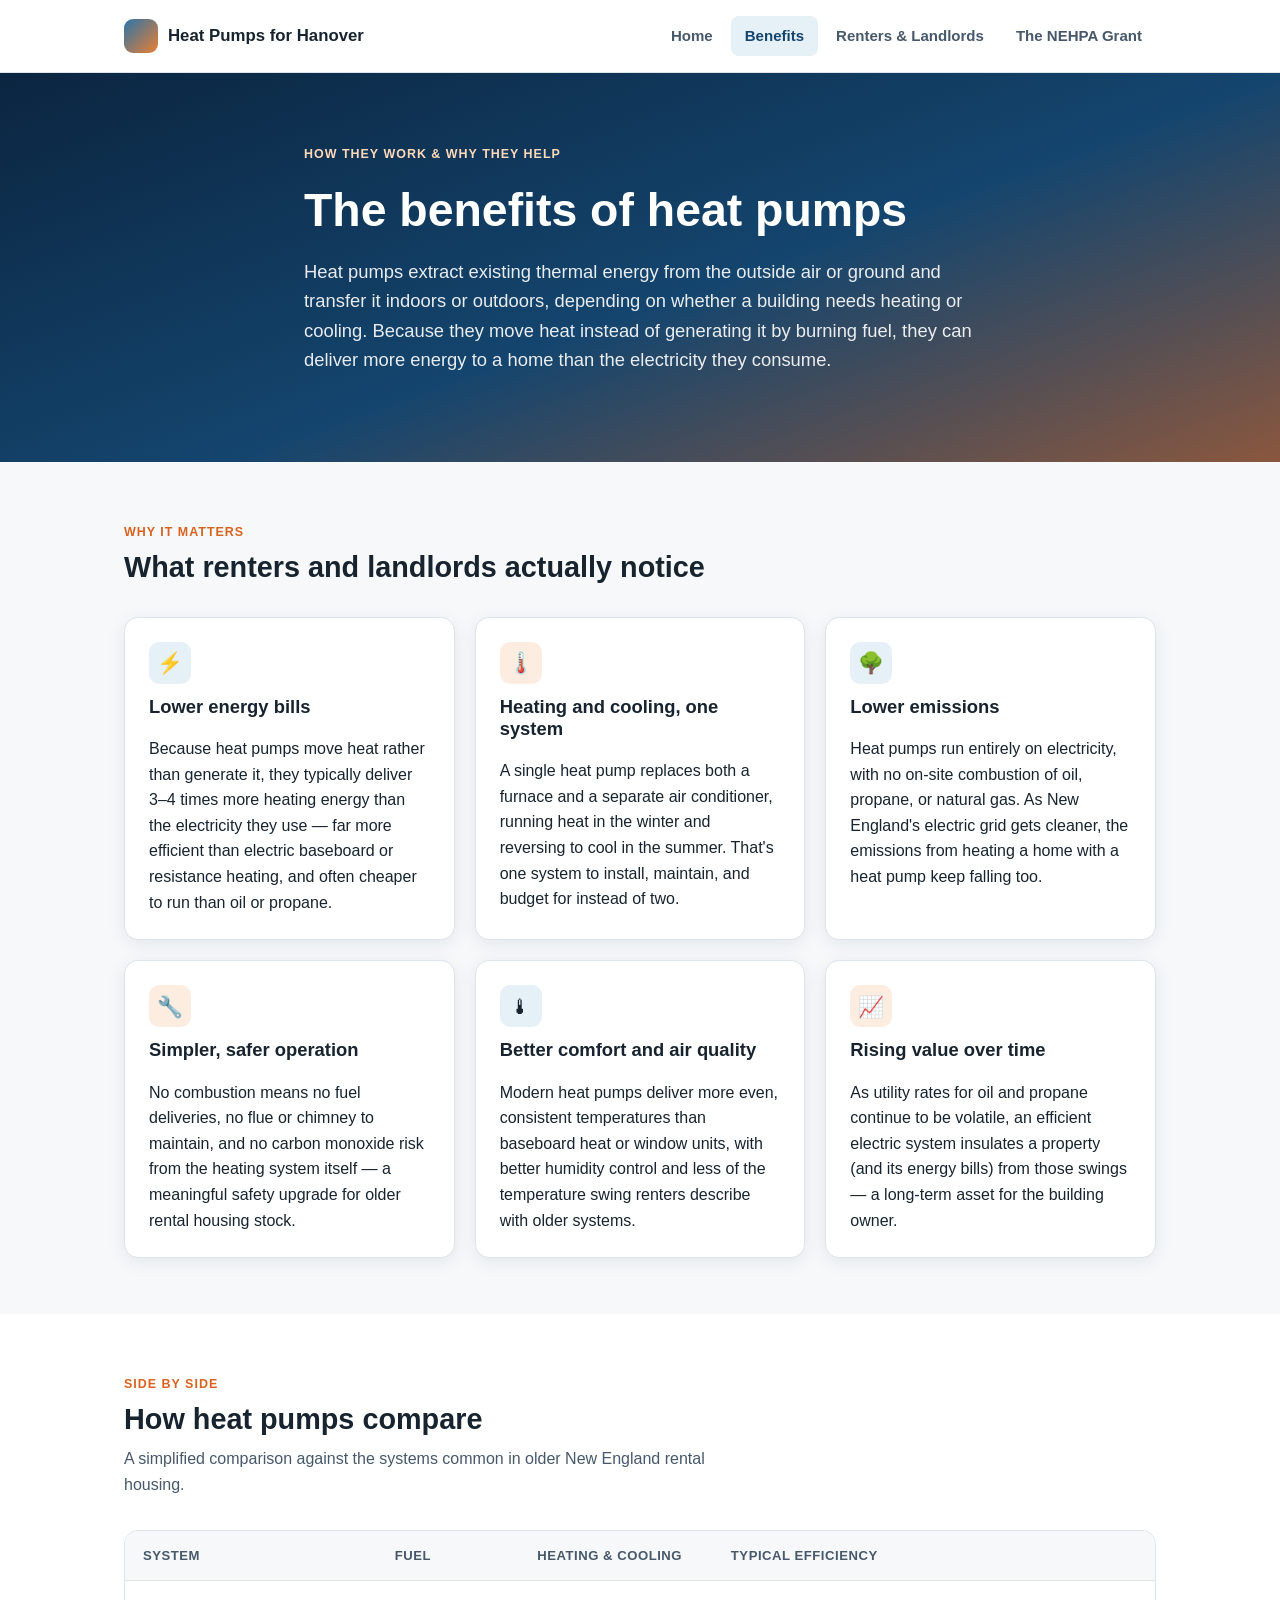
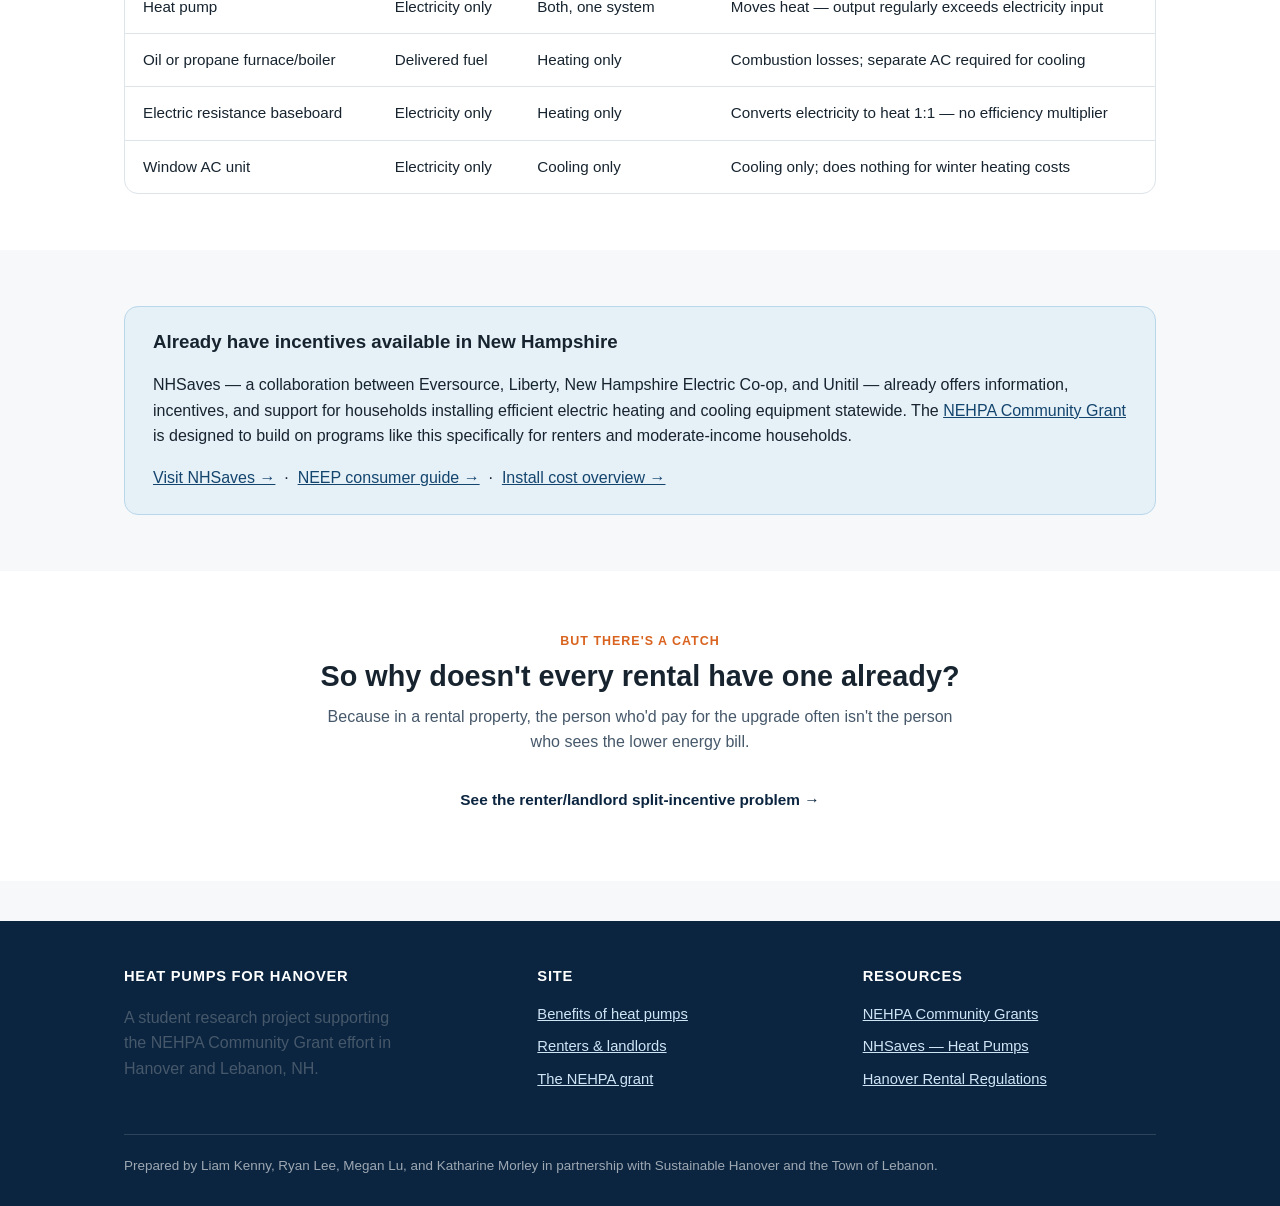
==== benefits.html @ f6c4306e "Add initial Heat Pumps for Hanover site Static site covering heat pump benefits, the renter/landlord" ====
<!doctype html>
<html lang="en">
<head>
<meta charset="UTF-8">
<meta name="viewport" content="width=device-width, initial-scale=1.0">
<title>Benefits of Heat Pumps | Heat Pumps for Hanover</title>
<meta name="description" content="How heat pumps work and why they lower energy bills, cut emissions, and improve comfort compared to oil, gas, and window AC systems.">
<link rel="stylesheet" href="css/style.css">
</head>
<body>

<header class="site-header">
  <div class="nav-row">
    <a class="brand" href="index.html">
      <span class="brand-mark" aria-hidden="true"></span>
      Heat Pumps for Hanover
    </a>
    <button class="nav-toggle" aria-label="Toggle navigation" aria-expanded="false">&#9776;</button>
    <nav class="main-nav">
      <a href="index.html">Home</a>
      <a href="benefits.html" aria-current="page">Benefits</a>
      <a href="split-incentives.html">Renters &amp; Landlords</a>
      <a href="grant.html">The NEHPA Grant</a>
    </nav>
  </div>
</header>

<section class="hero">
  <div class="wrap">
    <span class="eyebrow">How they work &amp; why they help</span>
    <h1>The benefits of heat pumps</h1>
    <p class="lede">Heat pumps extract existing thermal energy from the outside air or ground and transfer it indoors or outdoors, depending on whether a building needs heating or cooling. Because they move heat instead of generating it by burning fuel, they can deliver more energy to a home than the electricity they consume.</p>
  </div>
</section>

<section>
  <div class="wrap">
    <div class="section-head">
      <span class="eyebrow">Why it matters</span>
      <h2>What renters and landlords actually notice</h2>
    </div>
    <div class="grid grid-3">
      <div class="card">
        <div class="icon blue">&#9889;</div>
        <h3>Lower energy bills</h3>
        <p>Because heat pumps move heat rather than generate it, they typically deliver 3&ndash;4 times more heating energy than the electricity they use &mdash; far more efficient than electric baseboard or resistance heating, and often cheaper to run than oil or propane.</p>
      </div>
      <div class="card">
        <div class="icon orange">&#127777;&#65039;</div>
        <h3>Heating and cooling, one system</h3>
        <p>A single heat pump replaces both a furnace and a separate air conditioner, running heat in the winter and reversing to cool in the summer. That's one system to install, maintain, and budget for instead of two.</p>
      </div>
      <div class="card">
        <div class="icon blue">&#127795;</div>
        <h3>Lower emissions</h3>
        <p>Heat pumps run entirely on electricity, with no on-site combustion of oil, propane, or natural gas. As New England's electric grid gets cleaner, the emissions from heating a home with a heat pump keep falling too.</p>
      </div>
      <div class="card">
        <div class="icon orange">&#128295;</div>
        <h3>Simpler, safer operation</h3>
        <p>No combustion means no fuel deliveries, no flue or chimney to maintain, and no carbon monoxide risk from the heating system itself &mdash; a meaningful safety upgrade for older rental housing stock.</p>
      </div>
      <div class="card">
        <div class="icon blue">&#127777;</div>
        <h3>Better comfort and air quality</h3>
        <p>Modern heat pumps deliver more even, consistent temperatures than baseboard heat or window units, with better humidity control and less of the temperature swing renters describe with older systems.</p>
      </div>
      <div class="card">
        <div class="icon orange">&#128200;</div>
        <h3>Rising value over time</h3>
        <p>As utility rates for oil and propane continue to be volatile, an efficient electric system insulates a property (and its energy bills) from those swings &mdash; a long-term asset for the building owner.</p>
      </div>
    </div>
  </div>
</section>

<section class="tint">
  <div class="wrap">
    <div class="section-head">
      <span class="eyebrow">Side by side</span>
      <h2>How heat pumps compare</h2>
      <p>A simplified comparison against the systems common in older New England rental housing.</p>
    </div>
    <div class="table-wrap">
      <table>
        <thead>
          <tr>
            <th>System</th>
            <th>Fuel</th>
            <th>Heating &amp; cooling</th>
            <th>Typical efficiency</th>
          </tr>
        </thead>
        <tbody>
          <tr>
            <td>Heat pump</td>
            <td>Electricity only</td>
            <td>Both, one system</td>
            <td>Moves heat &mdash; output regularly exceeds electricity input</td>
          </tr>
          <tr>
            <td>Oil or propane furnace/boiler</td>
            <td>Delivered fuel</td>
            <td>Heating only</td>
            <td>Combustion losses; separate AC required for cooling</td>
          </tr>
          <tr>
            <td>Electric resistance baseboard</td>
            <td>Electricity only</td>
            <td>Heating only</td>
            <td>Converts electricity to heat 1:1 &mdash; no efficiency multiplier</td>
          </tr>
          <tr>
            <td>Window AC unit</td>
            <td>Electricity only</td>
            <td>Cooling only</td>
            <td>Cooling only; does nothing for winter heating costs</td>
          </tr>
        </tbody>
      </table>
    </div>
  </div>
</section>

<section>
  <div class="wrap">
    <div class="callout blue">
      <h3>Already have incentives available in New Hampshire</h3>
      <p>NHSaves &mdash; a collaboration between Eversource, Liberty, New Hampshire Electric Co-op, and Unitil &mdash; already offers information, incentives, and support for households installing efficient electric heating and cooling equipment statewide. The <a href="grant.html">NEHPA Community Grant</a> is designed to build on programs like this specifically for renters and moderate-income households.</p>
      <p style="margin-bottom:0;">
        <a href="https://nhsaves.com/residential/electric-heating-cooling-equipment/" target="_blank" rel="noopener">Visit NHSaves &rarr;</a>
        &nbsp;&middot;&nbsp;
        <a href="https://neep.org/high-performance-air-source-heat-pumps/air-source-heat-pump-installer-and-consumer-resources" target="_blank" rel="noopener">NEEP consumer guide &rarr;</a>
        &nbsp;&middot;&nbsp;
        <a href="https://www.bryant.com/en/us/products/heat-pumps/heat-pump-cost/" target="_blank" rel="noopener">Install cost overview &rarr;</a>
      </p>
    </div>
  </div>
</section>

<section class="tint">
  <div class="wrap center">
    <div class="section-head" style="margin:0 auto 20px;">
      <span class="eyebrow">But there's a catch</span>
      <h2>So why doesn't every rental have one already?</h2>
      <p>Because in a rental property, the person who'd pay for the upgrade often isn't the person who sees the lower energy bill.</p>
    </div>
    <a class="btn btn-primary" href="split-incentives.html">See the renter/landlord split-incentive problem &rarr;</a>
  </div>
</section>

<footer class="site-footer">
  <div class="wrap">
    <div class="footer-grid">
      <div>
        <h4>Heat Pumps for Hanover</h4>
        <p class="muted" style="max-width:32ch;">A student research project supporting the NEHPA Community Grant effort in Hanover and Lebanon, NH.</p>
      </div>
      <div>
        <h4>Site</h4>
        <ul>
          <li><a href="benefits.html">Benefits of heat pumps</a></li>
          <li><a href="split-incentives.html">Renters &amp; landlords</a></li>
          <li><a href="grant.html">The NEHPA grant</a></li>
        </ul>
      </div>
      <div>
        <h4>Resources</h4>
        <ul>
          <li><a href="https://www.nehpa.org/grants-pilots/community-grants" target="_blank" rel="noopener">NEHPA Community Grants</a></li>
          <li><a href="https://nhsaves.com/residential/electric-heating-cooling-equipment/" target="_blank" rel="noopener">NHSaves &mdash; Heat Pumps</a></li>
          <li><a href="https://www.hanovernh.org/339/Rental-Housing" target="_blank" rel="noopener">Hanover Rental Regulations</a></li>
        </ul>
      </div>
    </div>
    <div class="footer-bottom">
      Prepared by Liam Kenny, Ryan Lee, Megan Lu, and Katharine Morley in partnership with Sustainable Hanover and the Town of Lebanon.
    </div>
  </div>
</footer>

<script src="js/script.js"></script>
</body>
</html>
---- css/style.css ----
/* ===== Design tokens ===== */
:root {
  --blue-900: #0b2540;
  --blue-700: #14456e;
  --blue-500: #2b74a8;
  --blue-100: #e5f0f7;
  --orange-600: #d9631e;
  --orange-500: #ea7f34;
  --orange-100: #fdece0;
  --ink: #17242f;
  --ink-soft: #46586a;
  --paper: #ffffff;
  --paper-tint: #f6f8fa;
  --line: #dde4ea;
  --radius: 14px;
  --shadow: 0 4px 18px rgba(11, 37, 64, 0.08);
  --max-width: 1080px;
  --font: -apple-system, BlinkMacSystemFont, "Segoe UI", Roboto, Helvetica, Arial, sans-serif;
}

@media (prefers-color-scheme: dark) {
  :root {
    --ink: #e8edf2;
    --ink-soft: #aebac6;
    --paper: #10202f;
    --paper-tint: #0b1723;
    --line: #22364a;
    --blue-100: #16324a;
    --orange-100: #3a2415;
    --shadow: 0 4px 18px rgba(0, 0, 0, 0.35);
  }
  body { background: var(--paper-tint); }
}

:root[data-theme="dark"] {
  --ink: #e8edf2;
  --ink-soft: #aebac6;
  --paper: #10202f;
  --paper-tint: #0b1723;
  --line: #22364a;
  --blue-100: #16324a;
  --orange-100: #3a2415;
  --shadow: 0 4px 18px rgba(0, 0, 0, 0.35);
}
:root[data-theme="dark"] body { background: var(--paper-tint); }

:root[data-theme="light"] {
  --ink: #17242f;
  --ink-soft: #46586a;
  --paper: #ffffff;
  --paper-tint: #f6f8fa;
  --line: #dde4ea;
  --blue-100: #e5f0f7;
  --orange-100: #fdece0;
  --shadow: 0 4px 18px rgba(11, 37, 64, 0.08);
}
:root[data-theme="light"] body { background: var(--paper-tint); }

/* ===== Base ===== */
* { box-sizing: border-box; }
body {
  margin: 0;
  font-family: var(--font);
  color: var(--ink);
  background: var(--paper-tint);
  line-height: 1.6;
}
img { max-width: 100%; display: block; }
a { color: var(--blue-700); }
@media (prefers-color-scheme: dark) { a { color: #7fb8e8; } }
:root[data-theme="dark"] a { color: #7fb8e8; }

h1, h2, h3 { line-height: 1.2; color: var(--ink); }
.eyebrow {
  text-transform: uppercase;
  letter-spacing: 0.08em;
  font-size: 0.78rem;
  font-weight: 700;
  color: var(--orange-600);
}

.wrap {
  max-width: var(--max-width);
  margin: 0 auto;
  padding: 0 24px;
}

/* ===== Header / Nav ===== */
header.site-header {
  background: var(--paper);
  border-bottom: 1px solid var(--line);
  position: sticky;
  top: 0;
  z-index: 20;
}
.nav-row {
  display: flex;
  align-items: center;
  justify-content: space-between;
  padding: 16px 24px;
  max-width: var(--max-width);
  margin: 0 auto;
}
.brand {
  display: flex;
  align-items: center;
  gap: 10px;
  font-weight: 800;
  font-size: 1.05rem;
  color: var(--ink);
  text-decoration: none;
}
.brand-mark {
  width: 34px;
  height: 34px;
  border-radius: 9px;
  background: linear-gradient(135deg, var(--blue-500), var(--orange-500));
  flex-shrink: 0;
}
nav.main-nav {
  display: flex;
  gap: 4px;
}
nav.main-nav a {
  color: var(--ink-soft);
  text-decoration: none;
  font-weight: 600;
  font-size: 0.94rem;
  padding: 8px 14px;
  border-radius: 8px;
}
nav.main-nav a:hover { background: var(--paper-tint); color: var(--ink); }
nav.main-nav a[aria-current="page"] { color: var(--blue-700); background: var(--blue-100); }
:root[data-theme="dark"] nav.main-nav a[aria-current="page"] { color: #9fd0ff; }
@media (prefers-color-scheme: dark) { nav.main-nav a[aria-current="page"] { color: #9fd0ff; } }

.nav-toggle {
  display: none;
  background: none;
  border: 1px solid var(--line);
  border-radius: 8px;
  padding: 8px 10px;
  color: var(--ink);
  font-size: 1.1rem;
}

@media (max-width: 720px) {
  nav.main-nav {
    display: none;
    position: absolute;
    top: 100%;
    left: 0;
    right: 0;
    background: var(--paper);
    border-bottom: 1px solid var(--line);
    flex-direction: column;
    padding: 8px 16px 16px;
  }
  nav.main-nav.open { display: flex; }
  .nav-toggle { display: inline-block; }
}

/* ===== Hero ===== */
.hero {
  background: linear-gradient(160deg, var(--blue-900) 0%, var(--blue-700) 55%, var(--orange-600) 130%);
  color: #fff;
  padding: 72px 0 88px;
}
.hero .wrap { display: grid; gap: 18px; max-width: 720px; }
.hero h1 { font-size: clamp(2rem, 4vw, 2.9rem); color: #fff; margin: 0; }
.hero p.lede { font-size: 1.15rem; color: rgba(255,255,255,0.9); margin: 0; }
.hero .eyebrow { color: #ffd9b8; }

.hero-actions { display: flex; gap: 12px; flex-wrap: wrap; margin-top: 6px; }
.btn {
  display: inline-flex;
  align-items: center;
  gap: 8px;
  padding: 12px 20px;
  border-radius: 10px;
  font-weight: 700;
  text-decoration: none;
  font-size: 0.96rem;
  border: 1px solid transparent;
}
.btn-primary { background: #fff; color: var(--blue-900); }
.btn-primary:hover { background: #f0f4f8; }
.btn-ghost { background: rgba(255,255,255,0.1); color: #fff; border-color: rgba(255,255,255,0.5); }
.btn-ghost:hover { background: rgba(255,255,255,0.18); }

/* ===== Sections ===== */
section { padding: 56px 0; }
section.tint { background: var(--paper); }
.section-head { max-width: 640px; margin-bottom: 32px; }
.section-head h2 { font-size: 1.8rem; margin: 6px 0 10px; }
.section-head p { color: var(--ink-soft); margin: 0; }

/* ===== Cards / grids ===== */
.grid { display: grid; gap: 20px; }
.grid-3 { grid-template-columns: repeat(3, 1fr); }
.grid-2 { grid-template-columns: repeat(2, 1fr); }
@media (max-width: 820px) { .grid-3, .grid-2 { grid-template-columns: 1fr; } }

.card {
  background: var(--paper);
  border: 1px solid var(--line);
  border-radius: var(--radius);
  padding: 24px;
  box-shadow: var(--shadow);
}
.card h3 { margin-top: 0; font-size: 1.15rem; }
.card p:last-child { margin-bottom: 0; }
.card .icon {
  width: 42px; height: 42px;
  border-radius: 10px;
  display: flex; align-items: center; justify-content: center;
  font-size: 1.3rem;
  margin-bottom: 12px;
}
.icon.blue { background: var(--blue-100); }
.icon.orange { background: var(--orange-100); }

.nav-card {
  display: block;
  text-decoration: none;
  color: inherit;
  transition: transform .15s ease, box-shadow .15s ease;
}
.nav-card:hover { transform: translateY(-3px); box-shadow: 0 10px 26px rgba(11,37,64,0.14); }
.nav-card .tag {
  display: inline-block;
  font-size: 0.75rem;
  font-weight: 700;
  letter-spacing: 0.03em;
  padding: 3px 9px;
  border-radius: 999px;
  margin-bottom: 10px;
}
.tag.blue { background: var(--blue-100); color: var(--blue-700); }
.tag.orange { background: var(--orange-100); color: var(--orange-600); }
.nav-card .arrow { color: var(--blue-700); font-weight: 700; }

/* ===== Stats strip ===== */
.stats {
  display: grid;
  grid-template-columns: repeat(4, 1fr);
  gap: 20px;
  margin-top: -46px;
  position: relative;
  z-index: 5;
}
@media (max-width: 820px) { .stats { grid-template-columns: repeat(2, 1fr); } }
.stat {
  background: var(--paper);
  border-radius: var(--radius);
  box-shadow: var(--shadow);
  border: 1px solid var(--line);
  padding: 20px;
  text-align: left;
}
.stat .num { font-size: 1.6rem; font-weight: 800; color: var(--blue-700); }
.stat .label { font-size: 0.86rem; color: var(--ink-soft); margin-top: 4px; }

/* ===== Table ===== */
.table-wrap { overflow-x: auto; border: 1px solid var(--line); border-radius: var(--radius); background: var(--paper); }
table { border-collapse: collapse; width: 100%; min-width: 560px; }
th, td { text-align: left; padding: 14px 18px; border-bottom: 1px solid var(--line); font-size: 0.95rem; }
th { background: var(--paper-tint); color: var(--ink-soft); font-size: 0.82rem; text-transform: uppercase; letter-spacing: 0.04em; }
tr:last-child td { border-bottom: none; }

/* ===== Callout ===== */
.callout {
  border-radius: var(--radius);
  padding: 24px 28px;
  border: 1px solid var(--line);
}
.callout.orange { background: var(--orange-100); border-color: #f3c79c; }
.callout.blue { background: var(--blue-100); border-color: #b9d7ea; }
:root[data-theme="dark"] .callout.orange { border-color: #6b3f1f; }
:root[data-theme="dark"] .callout.blue { border-color: #285274; }
@media (prefers-color-scheme: dark) {
  .callout.orange { border-color: #6b3f1f; }
  .callout.blue { border-color: #285274; }
}
.callout h3 { margin-top: 0; }

/* ===== Steps / timeline ===== */
.steps { list-style: none; margin: 0; padding: 0; display: grid; gap: 16px; }
.step {
  display: grid;
  grid-template-columns: 40px 1fr;
  gap: 16px;
  align-items: start;
}
.step .dot {
  width: 40px; height: 40px;
  border-radius: 50%;
  background: var(--blue-700);
  color: #fff;
  display: flex; align-items: center; justify-content: center;
  font-weight: 800;
  font-size: 0.95rem;
}
.step h4 { margin: 2px 0 4px; }
.step p { margin: 0; color: var(--ink-soft); }

/* ===== Badge list ===== */
.pill-list { display: flex; flex-wrap: wrap; gap: 10px; margin: 0; padding: 0; list-style: none; }
.pill-list li {
  background: var(--paper);
  border: 1px solid var(--line);
  border-radius: 999px;
  padding: 8px 16px;
  font-size: 0.88rem;
  font-weight: 600;
}

/* ===== Footer ===== */
footer.site-footer {
  background: var(--blue-900);
  color: rgba(255,255,255,0.85);
  padding: 44px 0 30px;
  margin-top: 40px;
}
footer.site-footer a { color: #cfe4f5; }
.footer-grid { display: grid; grid-template-columns: 1.3fr 1fr 1fr; gap: 32px; }
@media (max-width: 720px) { .footer-grid { grid-template-columns: 1fr; } }
footer h4 { color: #fff; font-size: 0.92rem; text-transform: uppercase; letter-spacing: 0.05em; margin: 0 0 14px; }
footer ul { list-style: none; margin: 0; padding: 0; display: grid; gap: 9px; font-size: 0.92rem; }
.footer-bottom {
  margin-top: 36px;
  padding-top: 20px;
  border-top: 1px solid rgba(255,255,255,0.14);
  font-size: 0.84rem;
  color: rgba(255,255,255,0.6);
}

/* ===== Utility ===== */
.muted { color: var(--ink-soft); }
.center { text-align: center; }
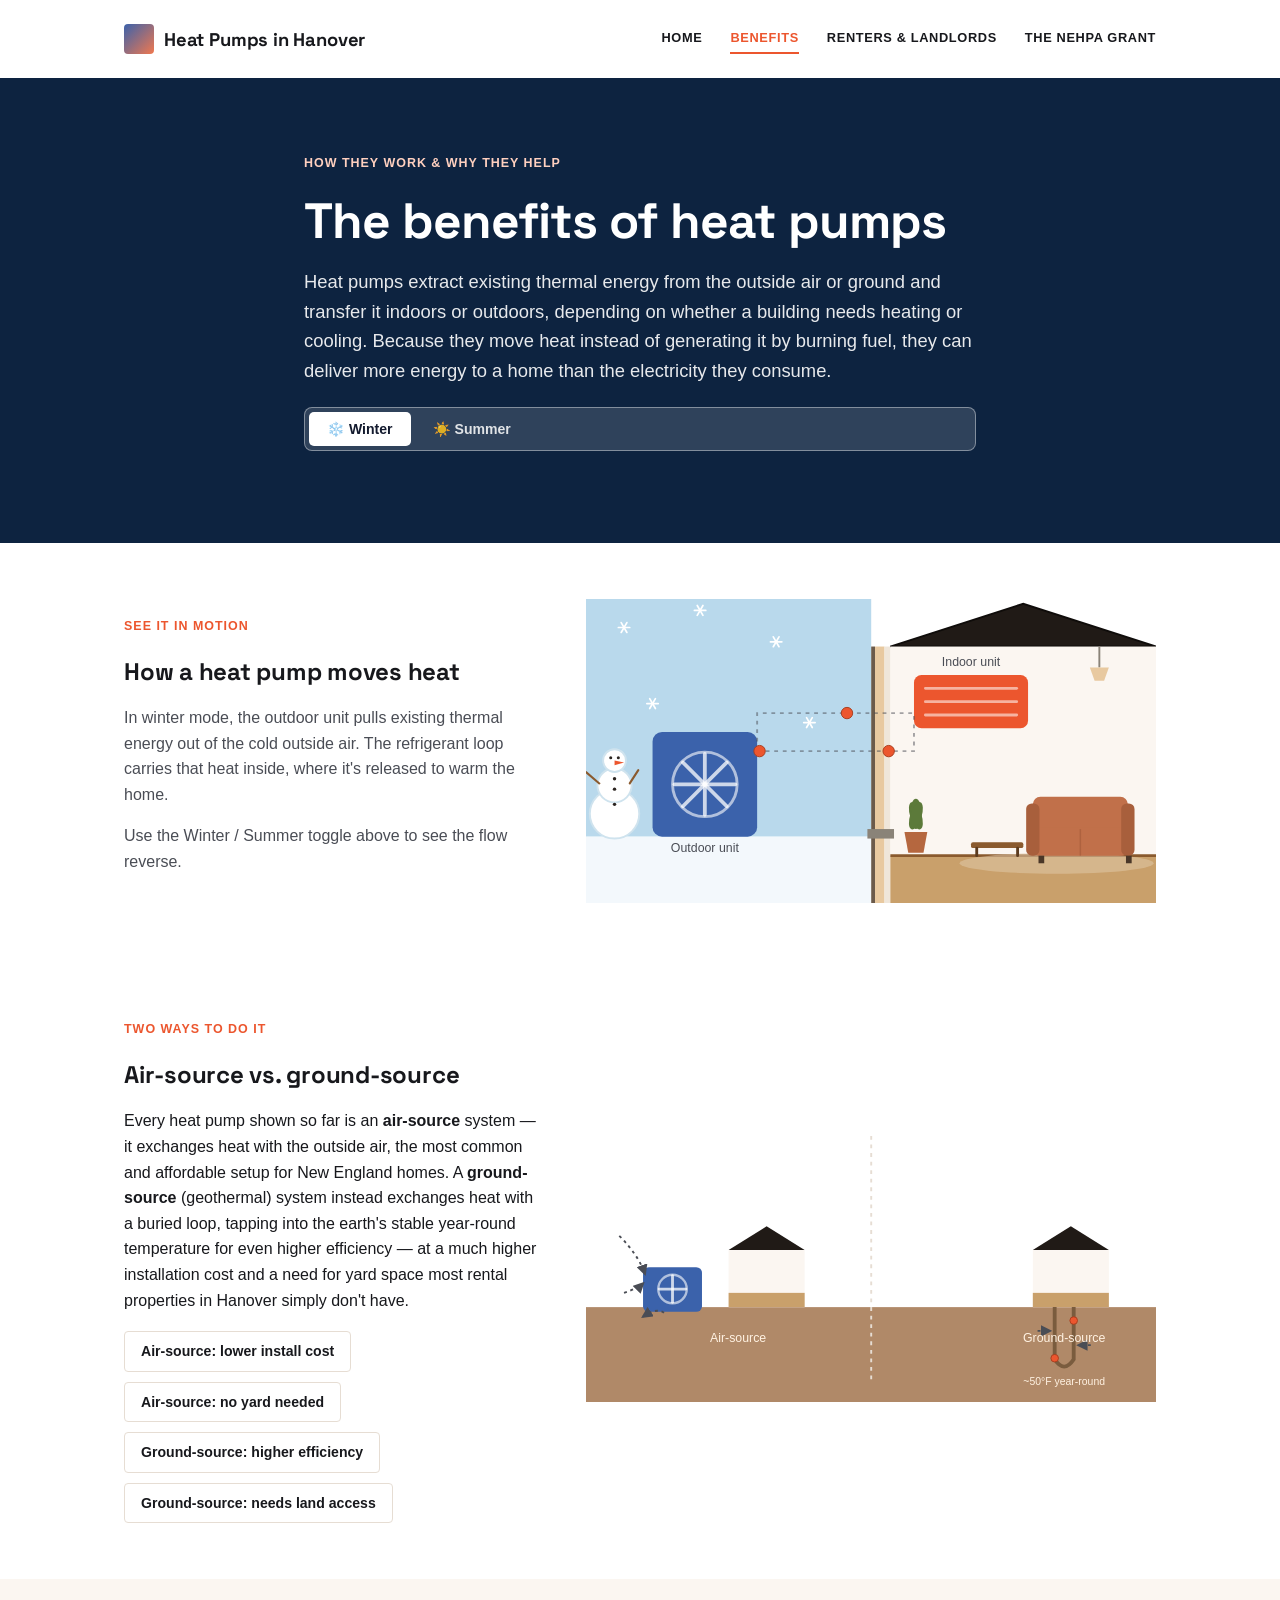
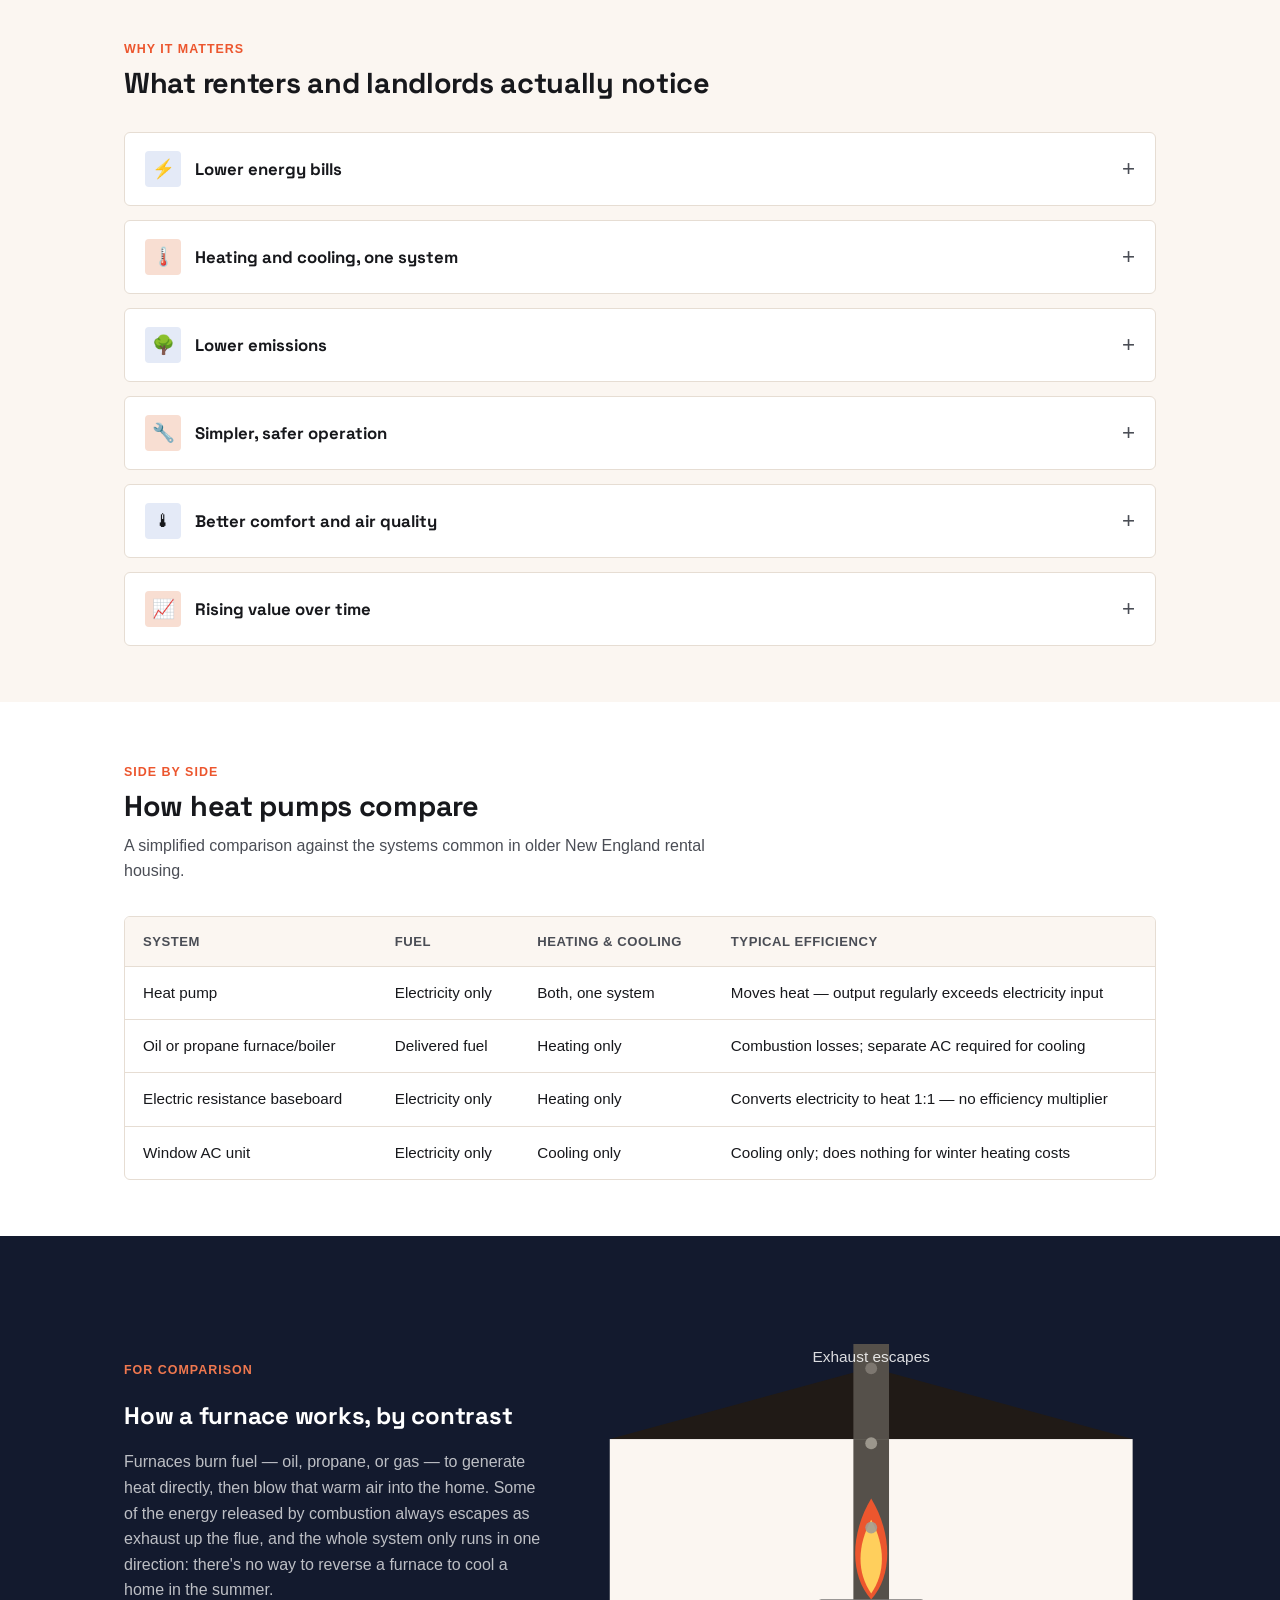
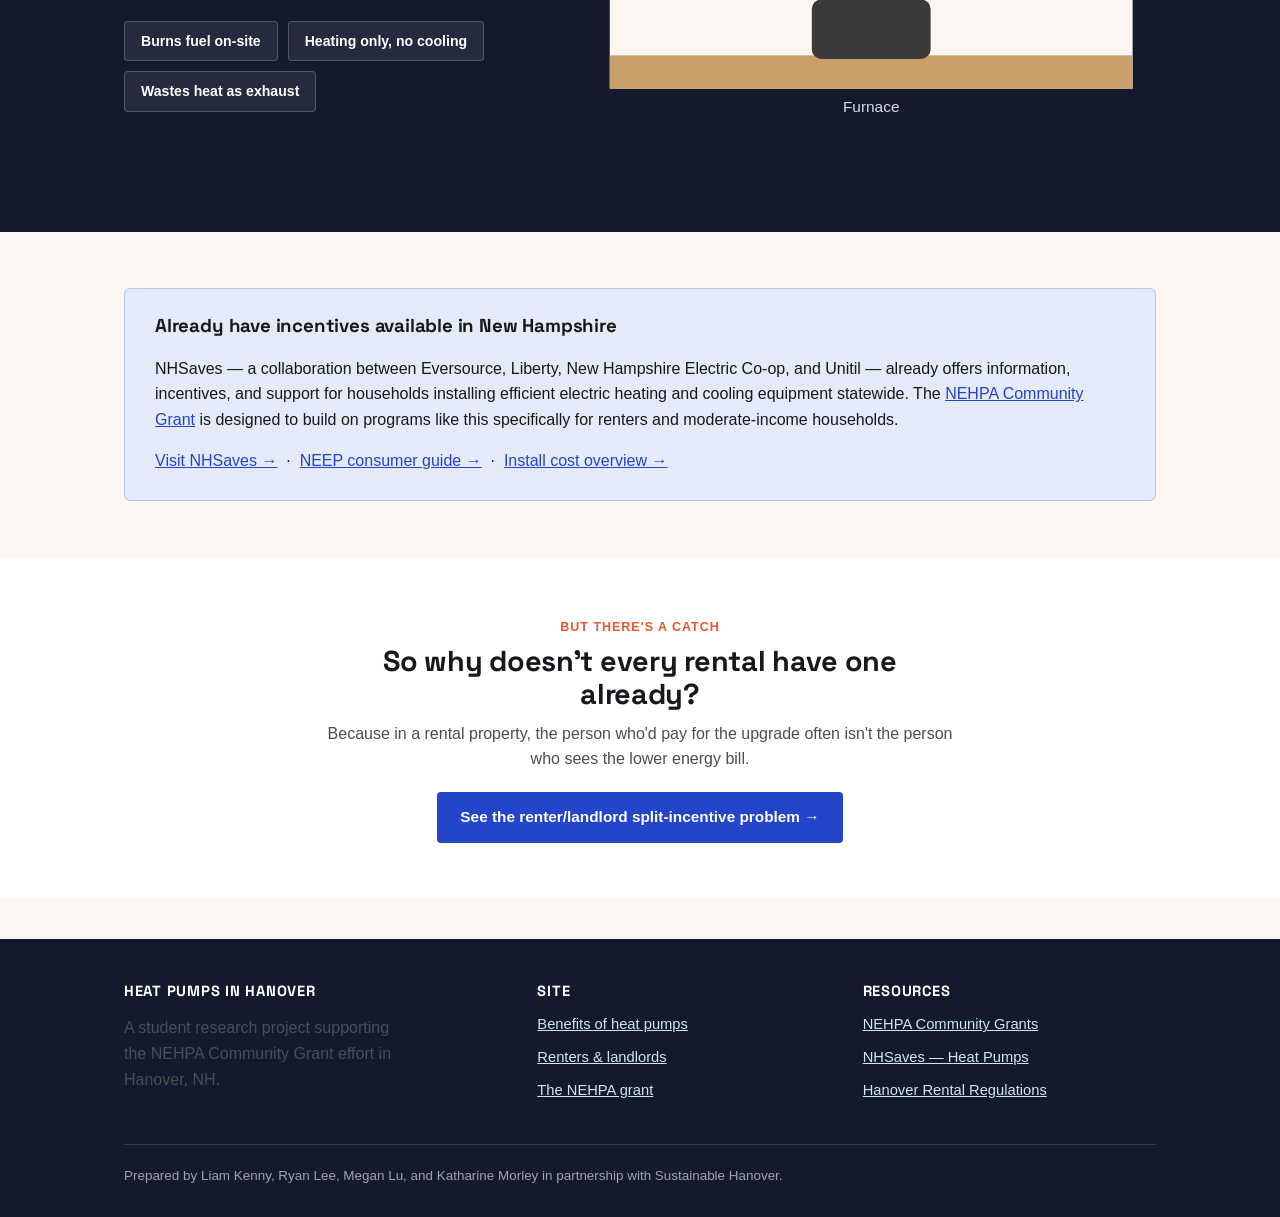
==== commit 2d034840: "Restyle site to match mood board, add illustrations and interactivity Reworks the visual language to" ====
--- a/benefits.html
+++ b/benefits.html
@@ -3,8 +3,11 @@
 <head>
 <meta charset="UTF-8">
 <meta name="viewport" content="width=device-width, initial-scale=1.0">
-<title>Benefits of Heat Pumps | Heat Pumps for Hanover</title>
+<title>Benefits of Heat Pumps | Heat Pumps in Hanover</title>
 <meta name="description" content="How heat pumps work and why they lower energy bills, cut emissions, and improve comfort compared to oil, gas, and window AC systems.">
+<link rel="preconnect" href="https://fonts.googleapis.com">
+<link rel="preconnect" href="https://fonts.gstatic.com" crossorigin>
+<link href="https://fonts.googleapis.com/css2?family=Space+Grotesk:wght@500;600;700&display=swap" rel="stylesheet">
 <link rel="stylesheet" href="css/style.css">
 </head>
 <body>
@@ -13,7 +16,7 @@
   <div class="nav-row">
     <a class="brand" href="index.html">
       <span class="brand-mark" aria-hidden="true"></span>
-      Heat Pumps for Hanover
+      Heat Pumps in Hanover
     </a>
     <button class="nav-toggle" aria-label="Toggle navigation" aria-expanded="false">&#9776;</button>
     <nav class="main-nav">
@@ -30,6 +33,232 @@
     <span class="eyebrow">How they work &amp; why they help</span>
     <h1>The benefits of heat pumps</h1>
     <p class="lede">Heat pumps extract existing thermal energy from the outside air or ground and transfer it indoors or outdoors, depending on whether a building needs heating or cooling. Because they move heat instead of generating it by burning fuel, they can deliver more energy to a home than the electricity they consume.</p>
+    <div class="season-toggle" role="group" aria-label="Toggle winter or summer mode">
+      <button type="button" data-season-btn="winter">&#10052;&#65039; Winter</button>
+      <button type="button" data-season-btn="summer">&#9728;&#65039; Summer</button>
+    </div>
+  </div>
+</section>
+
+<section class="tint">
+  <div class="wrap">
+    <div class="how-it-works-grid">
+      <div>
+        <span class="eyebrow">See it in motion</span>
+        <h2>How a heat pump moves heat</h2>
+        <p class="hp-caption winter">In winter mode, the outdoor unit pulls existing thermal energy out of the cold outside air. The refrigerant loop carries that heat inside, where it's released to warm the home.</p>
+        <p class="hp-caption summer">In summer mode, the indoor unit pulls heat out of the warm air inside the home. The refrigerant loop carries that heat outside, where it's released &mdash; cooling the home in the process.</p>
+        <p class="muted">Use the Winter / Summer toggle above to see the flow reverse.</p>
+      </div>
+      <svg class="hp-anim" viewBox="0 -20 600 320" xmlns="http://www.w3.org/2000/svg" role="img" aria-label="Animated cutaway of a house showing a heat pump moving heat between the outside and an indoor room, with weather matching the selected season">
+        <defs>
+          <g id="snowflake">
+            <line x1="-6" y1="0" x2="6" y2="0" stroke="#ffffff" stroke-width="1.8" stroke-linecap="round"></line>
+            <line x1="-3" y1="-5.2" x2="3" y2="5.2" stroke="#ffffff" stroke-width="1.8" stroke-linecap="round"></line>
+            <line x1="-3" y1="5.2" x2="3" y2="-5.2" stroke="#ffffff" stroke-width="1.8" stroke-linecap="round"></line>
+          </g>
+        </defs>
+
+        <!-- Outside -->
+        <rect class="hp-sky" x="0" y="-20" width="300" height="250"></rect>
+        <rect class="hp-ground-outside" x="0" y="230" width="300" height="70"></rect>
+
+        <!-- House structure -->
+        <polygon class="hp-roof" points="320,30 600,30 460,-15" stroke="#0f0c0a" stroke-width="2"></polygon>
+        <rect class="hp-room" x="320" y="30" width="280" height="270"></rect>
+        <rect class="hp-floor" x="320" y="250" width="280" height="50"></rect>
+        <line x1="320" y1="250" x2="600" y2="250" stroke="#8a5a2e" stroke-width="3"></line>
+        <!-- Wall cutaway: siding, insulation, drywall -->
+        <rect x="300" y="30" width="4" height="270" fill="#6b5a4a"></rect>
+        <rect x="304" y="30" width="10" height="270" fill="#e8c9a0"></rect>
+        <rect x="314" y="30" width="6" height="270" fill="#efe6da"></rect>
+        <rect x="296" y="222" width="28" height="10" fill="#8a8378"></rect>
+        <!-- Pendant light -->
+        <line x1="540" y1="30" x2="540" y2="52" stroke="#8a8378" stroke-width="2"></line>
+        <polygon points="530,52 550,52 545,66 535,66" fill="#e8c9a0"></polygon>
+
+        <!-- Rug, under the coffee table and couch -->
+        <ellipse cx="495" cy="258" rx="102" ry="11" fill="#e0c9a8" opacity="0.55"></ellipse>
+
+        <!-- Coffee table -->
+        <rect x="405" y="236" width="55" height="6" rx="2" fill="#8a5a2e"></rect>
+        <line x1="411" y1="242" x2="411" y2="250" stroke="#5c3b1e" stroke-width="3" stroke-linecap="round"></line>
+        <line x1="454" y1="242" x2="454" y2="250" stroke="#5c3b1e" stroke-width="3" stroke-linecap="round"></line>
+
+        <!-- Couch -->
+        <rect x="470" y="188" width="100" height="34" rx="8" fill="#c1704a"></rect>
+        <rect x="470" y="220" width="100" height="30" rx="6" fill="#c1704a"></rect>
+        <rect x="463" y="195" width="14" height="55" rx="6" fill="#a85f3c"></rect>
+        <rect x="563" y="195" width="14" height="55" rx="6" fill="#a85f3c"></rect>
+        <line x1="520" y1="222" x2="520" y2="250" stroke="#9c5636" stroke-width="1.5" opacity="0.5"></line>
+        <rect x="476" y="250" width="6" height="8" fill="#4a3728"></rect>
+        <rect x="568" y="250" width="6" height="8" fill="#4a3728"></rect>
+
+        <!-- Potted plant -->
+        <polygon points="335,225 359,225 355,247 339,247" fill="#b5673f"></polygon>
+        <ellipse cx="347" cy="208" rx="6" ry="15" fill="var(--sage-700)" transform="rotate(-18 347 208)"></ellipse>
+        <ellipse cx="347" cy="206" rx="6" ry="16" fill="var(--sage-700)"></ellipse>
+        <ellipse cx="347" cy="208" rx="6" ry="15" fill="var(--sage-700)" transform="rotate(18 347 208)"></ellipse>
+
+        <!-- Winter weather -->
+        <g class="hp-weather winter">
+          <g transform="translate(40,10)"><g class="hp-flake" style="animation-delay:-0.5s"><use href="#snowflake"></use></g></g>
+          <g transform="translate(120,-8)"><g class="hp-flake" style="animation-delay:-2.5s"><use href="#snowflake"></use></g></g>
+          <g transform="translate(200,25)"><g class="hp-flake" style="animation-delay:-4s"><use href="#snowflake"></use></g></g>
+          <g transform="translate(70,90)"><g class="hp-flake" style="animation-delay:-1.5s"><use href="#snowflake"></use></g></g>
+          <g transform="translate(235,110)"><g class="hp-flake" style="animation-delay:-3.2s"><use href="#snowflake"></use></g></g>
+
+          <!-- Snowman, on the open ground left of the outdoor unit -->
+          <g>
+            <circle cx="30" cy="206" r="26" fill="#ffffff" stroke="#cfe3ee" stroke-width="2"></circle>
+            <circle cx="30" cy="176" r="18" fill="#ffffff" stroke="#cfe3ee" stroke-width="2"></circle>
+            <circle cx="30" cy="150" r="12" fill="#ffffff" stroke="#cfe3ee" stroke-width="2"></circle>
+            <line x1="14" y1="174" x2="0" y2="162" stroke="#8a5a2e" stroke-width="2.2" stroke-linecap="round"></line>
+            <line x1="46" y1="174" x2="55" y2="160" stroke="#8a5a2e" stroke-width="2.2" stroke-linecap="round"></line>
+            <circle cx="26" cy="147" r="1.6" fill="#2b2420"></circle>
+            <circle cx="34" cy="147" r="1.6" fill="#2b2420"></circle>
+            <polygon points="30,150 40,152 30,155" fill="var(--orange-600)"></polygon>
+            <circle cx="30" cy="169" r="1.8" fill="#2b2420"></circle>
+            <circle cx="30" cy="180" r="1.8" fill="#2b2420"></circle>
+            <circle cx="30" cy="196" r="1.8" fill="#2b2420"></circle>
+          </g>
+        </g>
+
+        <!-- Summer weather -->
+        <g class="hp-weather summer">
+          <circle class="hp-sun-glow" cx="55" cy="34" r="28" fill="#ffcf5c" opacity="0.3"></circle>
+          <circle cx="55" cy="34" r="18" fill="#ffcf5c"></circle>
+          <g stroke="#ffcf5c" stroke-width="3" stroke-linecap="round">
+            <line x1="55" y1="2" x2="55" y2="10"></line>
+            <line x1="77" y1="12" x2="72" y2="19"></line>
+            <line x1="87" y1="34" x2="79" y2="34"></line>
+            <line x1="77" y1="56" x2="72" y2="49"></line>
+            <line x1="33" y1="12" x2="38" y2="19"></line>
+            <line x1="23" y1="34" x2="31" y2="34"></line>
+            <line x1="33" y1="56" x2="38" y2="49"></line>
+          </g>
+          <g class="hp-cloud">
+            <rect x="222" y="46" width="52" height="14" rx="7" fill="#ffffff"></rect>
+            <circle cx="230" cy="45" r="14" fill="#ffffff"></circle>
+            <circle cx="248" cy="40" r="17" fill="#ffffff"></circle>
+            <circle cx="264" cy="46" r="12" fill="#ffffff"></circle>
+          </g>
+
+          <!-- Kite -->
+          <g class="hp-kite">
+            <polygon points="155,3 173,25 155,47 137,25" fill="var(--orange-600)"></polygon>
+            <line x1="155" y1="3" x2="155" y2="47" stroke="#ffffff" stroke-width="1.5"></line>
+            <line x1="137" y1="25" x2="173" y2="25" stroke="#ffffff" stroke-width="1.5"></line>
+            <path d="M155,47 Q162,65 150,80 Q145,95 155,100" fill="none" stroke="#8a8378" stroke-width="1.5"></path>
+            <circle cx="159" cy="64" r="2.5" fill="var(--blue-500)"></circle>
+            <circle cx="148" cy="82" r="2.5" fill="var(--blue-500)"></circle>
+          </g>
+
+          <path d="M0,230 L15,216 L30,230 L45,216 L60,230 L75,216 L90,230 L105,216 L120,230 L135,216 L150,230 L165,216 L180,230 L195,216 L210,230 L225,216 L240,230 L255,216 L270,230 L285,216 L300,230 L300,240 L0,240 Z" fill="var(--sage-700)"></path>
+        </g>
+
+        <!-- Outdoor unit -->
+        <rect class="hp-unit-outdoor" x="70" y="120" width="110" height="110" rx="10"></rect>
+        <g class="hp-fan">
+          <circle cx="125" cy="175" r="34" fill="none" stroke="rgba(255,255,255,0.6)" stroke-width="3"></circle>
+          <line x1="125" y1="143" x2="125" y2="207" stroke="rgba(255,255,255,0.75)" stroke-width="4" stroke-linecap="round"></line>
+          <line x1="93" y1="175" x2="157" y2="175" stroke="rgba(255,255,255,0.75)" stroke-width="4" stroke-linecap="round"></line>
+          <line x1="102" y1="152" x2="148" y2="198" stroke="rgba(255,255,255,0.75)" stroke-width="4" stroke-linecap="round"></line>
+          <line x1="102" y1="198" x2="148" y2="152" stroke="rgba(255,255,255,0.75)" stroke-width="4" stroke-linecap="round"></line>
+        </g>
+        <text x="125" y="246" text-anchor="middle" class="hp-label">Outdoor unit</text>
+
+        <!-- Indoor unit -->
+        <rect class="hp-unit-indoor" x="345" y="60" width="120" height="56" rx="8"></rect>
+        <line x1="357" y1="74" x2="453" y2="74" stroke="rgba(255,255,255,0.55)" stroke-width="3" stroke-linecap="round"></line>
+        <line x1="357" y1="88" x2="453" y2="88" stroke="rgba(255,255,255,0.55)" stroke-width="3" stroke-linecap="round"></line>
+        <line x1="357" y1="102" x2="453" y2="102" stroke="rgba(255,255,255,0.55)" stroke-width="3" stroke-linecap="round"></line>
+        <text x="405" y="50" text-anchor="middle" class="hp-label">Indoor unit</text>
+
+        <path id="hpLoop" d="M180,140 L345,140 L345,100 L180,100 Z" fill="none" stroke="var(--ink-soft)" stroke-width="2" stroke-dasharray="4 5" opacity="0.5"></path>
+
+        <g class="hp-flow winter">
+          <circle class="hp-particle" r="6">
+            <animateMotion dur="3.2s" repeatCount="indefinite" keyPoints="0;1" keyTimes="0;1" calcMode="linear"><mpath href="#hpLoop"></mpath></animateMotion>
+          </circle>
+          <circle class="hp-particle" r="6">
+            <animateMotion dur="3.2s" repeatCount="indefinite" begin="-1.07s" keyPoints="0;1" keyTimes="0;1" calcMode="linear"><mpath href="#hpLoop"></mpath></animateMotion>
+          </circle>
+          <circle class="hp-particle" r="6">
+            <animateMotion dur="3.2s" repeatCount="indefinite" begin="-2.13s" keyPoints="0;1" keyTimes="0;1" calcMode="linear"><mpath href="#hpLoop"></mpath></animateMotion>
+          </circle>
+        </g>
+        <g class="hp-flow summer">
+          <circle class="hp-particle" r="6">
+            <animateMotion dur="3.2s" repeatCount="indefinite" keyPoints="1;0" keyTimes="0;1" calcMode="linear"><mpath href="#hpLoop"></mpath></animateMotion>
+          </circle>
+          <circle class="hp-particle" r="6">
+            <animateMotion dur="3.2s" repeatCount="indefinite" begin="-1.07s" keyPoints="1;0" keyTimes="0;1" calcMode="linear"><mpath href="#hpLoop"></mpath></animateMotion>
+          </circle>
+          <circle class="hp-particle" r="6">
+            <animateMotion dur="3.2s" repeatCount="indefinite" begin="-2.13s" keyPoints="1;0" keyTimes="0;1" calcMode="linear"><mpath href="#hpLoop"></mpath></animateMotion>
+          </circle>
+        </g>
+      </svg>
+    </div>
+  </div>
+</section>
+
+<section class="tint">
+  <div class="wrap">
+    <div class="how-it-works-grid">
+      <div>
+        <span class="eyebrow">Two ways to do it</span>
+        <h2>Air-source vs. ground-source</h2>
+        <p>Every heat pump shown so far is an <strong>air-source</strong> system &mdash; it exchanges heat with the outside air, the most common and affordable setup for New England homes. A <strong>ground-source</strong> (geothermal) system instead exchanges heat with a buried loop, tapping into the earth's stable year-round temperature for even higher efficiency &mdash; at a much higher installation cost and a need for yard space most rental properties in Hanover simply don't have.</p>
+        <ul class="pill-list" style="margin-top: 18px;">
+          <li>Air-source: lower install cost</li>
+          <li>Air-source: no yard needed</li>
+          <li>Ground-source: higher efficiency</li>
+          <li>Ground-source: needs land access</li>
+        </ul>
+      </div>
+      <svg class="hp-anim" viewBox="0 -10 600 280" xmlns="http://www.w3.org/2000/svg" role="img" aria-label="Side-by-side diagram comparing an air-source heat pump exchanging heat with outside air against a ground-source heat pump exchanging heat with a buried loop">
+        <defs>
+          <marker id="flowArrow" viewBox="0 0 10 10" refX="8" refY="5" markerWidth="6" markerHeight="6" orient="auto-start-reverse">
+            <path class="hp-arrowhead" d="M0,0 L10,5 L0,10 Z"></path>
+          </marker>
+        </defs>
+        <rect class="hp-ground-static" x="0" y="170" width="600" height="100"></rect>
+        <line class="hp-divider" x1="300" y1="-10" x2="300" y2="250"></line>
+
+        <!-- Air-source -->
+        <polygon class="hp-roof" points="150,110 230,110 190,85"></polygon>
+        <rect class="hp-room" x="150" y="110" width="80" height="60"></rect>
+        <rect class="hp-floor" x="150" y="155" width="80" height="15"></rect>
+        <rect class="hp-unit-outdoor" x="60" y="128" width="62" height="47" rx="6"></rect>
+        <g class="hp-fan">
+          <circle cx="91" cy="151" r="15" fill="none" stroke="rgba(255,255,255,0.6)" stroke-width="2.5"></circle>
+          <line x1="91" y1="137" x2="91" y2="165" stroke="rgba(255,255,255,0.75)" stroke-width="3" stroke-linecap="round"></line>
+          <line x1="77" y1="151" x2="105" y2="151" stroke="rgba(255,255,255,0.75)" stroke-width="3" stroke-linecap="round"></line>
+        </g>
+        <path class="hp-flow-arrow" marker-end="url(#flowArrow)" d="M35,95 Q55,115 62,135" fill="none" stroke="var(--ink-soft)" stroke-width="2" stroke-dasharray="3 4"></path>
+        <path class="hp-flow-arrow" marker-end="url(#flowArrow)" d="M40,155 Q55,150 60,145" fill="none" stroke="var(--ink-soft)" stroke-width="2" stroke-dasharray="3 4" style="animation-delay:-0.3s;"></path>
+        <path class="hp-flow-arrow" marker-end="url(#flowArrow)" d="M82,176 Q75,170 60,180" fill="none" stroke="var(--ink-soft)" stroke-width="2" stroke-dasharray="3 4" style="animation-delay:-0.6s;"></path>
+        <text x="160" y="207" text-anchor="middle" class="hp-label" style="fill:#fff2e2;">Air-source</text>
+
+        <!-- Ground-source -->
+        <polygon class="hp-roof" points="470,110 550,110 510,85"></polygon>
+        <rect class="hp-room" x="470" y="110" width="80" height="60"></rect>
+        <rect class="hp-floor" x="470" y="155" width="80" height="15"></rect>
+        <path id="undergroundLoop" class="hp-loop-underground" d="M493,170 L493,225 Q503,240 513,225 L513,170"></path>
+        <circle class="hp-particle" r="4">
+          <animateMotion dur="2.4s" repeatCount="indefinite" keyPoints="0;1" keyTimes="0;1" calcMode="linear"><mpath href="#undergroundLoop"></mpath></animateMotion>
+        </circle>
+        <circle class="hp-particle" r="4">
+          <animateMotion dur="2.4s" repeatCount="indefinite" begin="-1.2s" keyPoints="0;1" keyTimes="0;1" calcMode="linear"><mpath href="#undergroundLoop"></mpath></animateMotion>
+        </circle>
+        <path class="hp-flow-arrow" marker-end="url(#flowArrow)" d="M475,195 L488,195" stroke="var(--ink-soft)" stroke-width="2" stroke-dasharray="3 4"></path>
+        <path class="hp-flow-arrow" marker-end="url(#flowArrow)" d="M531,210 L518,210" stroke="var(--ink-soft)" stroke-width="2" stroke-dasharray="3 4" style="animation-delay:-0.5s;"></path>
+        <text x="503" y="252" text-anchor="middle" class="hp-label" style="font-size:11px; fill:#fff2e2;">~50&#176;F year-round</text>
+        <text x="503" y="207" text-anchor="middle" class="hp-label" style="fill:#fff2e2;">Ground-source</text>
+      </svg>
+    </div>
   </div>
 </section>
 
@@ -39,36 +268,78 @@
       <span class="eyebrow">Why it matters</span>
       <h2>What renters and landlords actually notice</h2>
     </div>
-    <div class="grid grid-3">
-      <div class="card">
-        <div class="icon blue">&#9889;</div>
-        <h3>Lower energy bills</h3>
-        <p>Because heat pumps move heat rather than generate it, they typically deliver 3&ndash;4 times more heating energy than the electricity they use &mdash; far more efficient than electric baseboard or resistance heating, and often cheaper to run than oil or propane.</p>
-      </div>
-      <div class="card">
-        <div class="icon orange">&#127777;&#65039;</div>
-        <h3>Heating and cooling, one system</h3>
-        <p>A single heat pump replaces both a furnace and a separate air conditioner, running heat in the winter and reversing to cool in the summer. That's one system to install, maintain, and budget for instead of two.</p>
-      </div>
-      <div class="card">
-        <div class="icon blue">&#127795;</div>
-        <h3>Lower emissions</h3>
-        <p>Heat pumps run entirely on electricity, with no on-site combustion of oil, propane, or natural gas. As New England's electric grid gets cleaner, the emissions from heating a home with a heat pump keep falling too.</p>
-      </div>
-      <div class="card">
-        <div class="icon orange">&#128295;</div>
-        <h3>Simpler, safer operation</h3>
-        <p>No combustion means no fuel deliveries, no flue or chimney to maintain, and no carbon monoxide risk from the heating system itself &mdash; a meaningful safety upgrade for older rental housing stock.</p>
-      </div>
-      <div class="card">
-        <div class="icon blue">&#127777;</div>
-        <h3>Better comfort and air quality</h3>
-        <p>Modern heat pumps deliver more even, consistent temperatures than baseboard heat or window units, with better humidity control and less of the temperature swing renters describe with older systems.</p>
-      </div>
-      <div class="card">
-        <div class="icon orange">&#128200;</div>
-        <h3>Rising value over time</h3>
-        <p>As utility rates for oil and propane continue to be volatile, an efficient electric system insulates a property (and its energy bills) from those swings &mdash; a long-term asset for the building owner.</p>
+    <div class="accordion">
+      <div class="accordion-item">
+        <button class="accordion-trigger" aria-expanded="false">
+          <span class="accordion-icon blue">&#9889;</span>
+          <span class="accordion-title">Lower energy bills</span>
+          <span class="accordion-caret" aria-hidden="true">&#43;</span>
+        </button>
+        <div class="accordion-panel">
+          <div class="accordion-panel-inner">
+            <p>Because heat pumps move heat rather than generate it, they typically deliver 3&ndash;4 times more heating energy than the electricity they use &mdash; far more efficient than electric baseboard or resistance heating, and often cheaper to run than oil or propane.</p>
+          </div>
+        </div>
+      </div>
+      <div class="accordion-item">
+        <button class="accordion-trigger" aria-expanded="false">
+          <span class="accordion-icon orange">&#127777;&#65039;</span>
+          <span class="accordion-title">Heating and cooling, one system</span>
+          <span class="accordion-caret" aria-hidden="true">&#43;</span>
+        </button>
+        <div class="accordion-panel">
+          <div class="accordion-panel-inner">
+            <p>A single heat pump replaces both a furnace and a separate air conditioner, running heat in the winter and reversing to cool in the summer. That's one system to install, maintain, and budget for instead of two.</p>
+          </div>
+        </div>
+      </div>
+      <div class="accordion-item">
+        <button class="accordion-trigger" aria-expanded="false">
+          <span class="accordion-icon blue">&#127795;</span>
+          <span class="accordion-title">Lower emissions</span>
+          <span class="accordion-caret" aria-hidden="true">&#43;</span>
+        </button>
+        <div class="accordion-panel">
+          <div class="accordion-panel-inner">
+            <p>Heat pumps run entirely on electricity, with no on-site combustion of oil, propane, or natural gas. As New England's electric grid gets cleaner, the emissions from heating a home with a heat pump keep falling too.</p>
+          </div>
+        </div>
+      </div>
+      <div class="accordion-item">
+        <button class="accordion-trigger" aria-expanded="false">
+          <span class="accordion-icon orange">&#128295;</span>
+          <span class="accordion-title">Simpler, safer operation</span>
+          <span class="accordion-caret" aria-hidden="true">&#43;</span>
+        </button>
+        <div class="accordion-panel">
+          <div class="accordion-panel-inner">
+            <p>No combustion means no fuel deliveries, no flue or chimney to maintain, and no carbon monoxide risk from the heating system itself &mdash; a meaningful safety upgrade for older rental housing stock.</p>
+          </div>
+        </div>
+      </div>
+      <div class="accordion-item">
+        <button class="accordion-trigger" aria-expanded="false">
+          <span class="accordion-icon blue">&#127777;</span>
+          <span class="accordion-title">Better comfort and air quality</span>
+          <span class="accordion-caret" aria-hidden="true">&#43;</span>
+        </button>
+        <div class="accordion-panel">
+          <div class="accordion-panel-inner">
+            <p>Modern heat pumps deliver more even, consistent temperatures than baseboard heat or window units, with better humidity control and less of the temperature swing renters describe with older systems.</p>
+          </div>
+        </div>
+      </div>
+      <div class="accordion-item">
+        <button class="accordion-trigger" aria-expanded="false">
+          <span class="accordion-icon orange">&#128200;</span>
+          <span class="accordion-title">Rising value over time</span>
+          <span class="accordion-caret" aria-hidden="true">&#43;</span>
+        </button>
+        <div class="accordion-panel">
+          <div class="accordion-panel-inner">
+            <p>As utility rates for oil and propane continue to be volatile, an efficient electric system insulates a property (and its energy bills) from those swings &mdash; a long-term asset for the building owner.</p>
+          </div>
+        </div>
       </div>
     </div>
   </div>
@@ -122,6 +393,52 @@
   </div>
 </section>
 
+<section class="section-dark section-spacious">
+  <div class="wrap">
+    <div class="how-it-works-grid">
+      <div>
+        <span class="eyebrow">For comparison</span>
+        <h2>How a furnace works, by contrast</h2>
+        <p>Furnaces burn fuel &mdash; oil, propane, or gas &mdash; to generate heat directly, then blow that warm air into the home. Some of the energy released by combustion always escapes as exhaust up the flue, and the whole system only runs in one direction: there's no way to reverse a furnace to cool a home in the summer.</p>
+        <ul class="pill-list" style="margin-top: 18px;">
+          <li>Burns fuel on-site</li>
+          <li>Heating only, no cooling</li>
+          <li>Wastes heat as exhaust</li>
+        </ul>
+      </div>
+      <svg class="hp-anim" viewBox="0 -40 480 320" xmlns="http://www.w3.org/2000/svg" role="img" aria-label="Cutaway diagram of a furnace burning fuel, with exhaust rising and escaping up a flue">
+        <polygon class="hp-roof" points="20,40 460,40 240,-20"></polygon>
+        <rect class="hp-flue" x="225" y="-40" width="30" height="80"></rect>
+        <rect class="hp-room" x="20" y="40" width="440" height="210"></rect>
+        <rect class="hp-floor" x="20" y="222" width="440" height="28"></rect>
+        <rect class="hp-flue" x="225" y="40" width="30" height="135"></rect>
+        <rect class="hp-furnace-body" x="190" y="175" width="100" height="50" rx="8"></rect>
+
+        <g class="hp-flame-group">
+          <path class="hp-flame-outer" d="M240,175 C222,155 222,120 240,90 C258,120 258,155 240,175 Z"></path>
+          <path class="hp-flame-inner" d="M240,170 C228,153 228,130 240,108 C252,130 252,153 240,170 Z"></path>
+        </g>
+
+        <circle class="hp-exhaust" cx="240" cy="150" r="5">
+          <animate attributeName="cy" values="150;-55" dur="2.6s" repeatCount="indefinite"></animate>
+          <animate attributeName="opacity" values="0;0.9;0.9;0" keyTimes="0;0.15;0.7;1" dur="2.6s" repeatCount="indefinite"></animate>
+        </circle>
+        <circle class="hp-exhaust" cx="240" cy="150" r="5">
+          <animate attributeName="cy" values="150;-55" dur="2.6s" begin="-0.9s" repeatCount="indefinite"></animate>
+          <animate attributeName="opacity" values="0;0.9;0.9;0" keyTimes="0;0.15;0.7;1" dur="2.6s" begin="-0.9s" repeatCount="indefinite"></animate>
+        </circle>
+        <circle class="hp-exhaust" cx="240" cy="150" r="5">
+          <animate attributeName="cy" values="150;-55" dur="2.6s" begin="-1.8s" repeatCount="indefinite"></animate>
+          <animate attributeName="opacity" values="0;0.9;0.9;0" keyTimes="0;0.15;0.7;1" dur="2.6s" begin="-1.8s" repeatCount="indefinite"></animate>
+        </circle>
+
+        <text x="240" y="-25" text-anchor="middle" class="hp-label">Exhaust escapes</text>
+        <text x="240" y="270" text-anchor="middle" class="hp-label">Furnace</text>
+      </svg>
+    </div>
+  </div>
+</section>
+
 <section>
   <div class="wrap">
     <div class="callout blue">
@@ -145,7 +462,7 @@
       <h2>So why doesn't every rental have one already?</h2>
       <p>Because in a rental property, the person who'd pay for the upgrade often isn't the person who sees the lower energy bill.</p>
     </div>
-    <a class="btn btn-primary" href="split-incentives.html">See the renter/landlord split-incentive problem &rarr;</a>
+    <a class="btn btn-solid" href="split-incentives.html">See the renter/landlord split-incentive problem &rarr;</a>
   </div>
 </section>
 
@@ -153,8 +470,8 @@
   <div class="wrap">
     <div class="footer-grid">
       <div>
-        <h4>Heat Pumps for Hanover</h4>
-        <p class="muted" style="max-width:32ch;">A student research project supporting the NEHPA Community Grant effort in Hanover and Lebanon, NH.</p>
+        <h4>Heat Pumps in Hanover</h4>
+        <p class="muted" style="max-width:32ch;">A student research project supporting the NEHPA Community Grant effort in Hanover, NH.</p>
       </div>
       <div>
         <h4>Site</h4>
@@ -174,7 +491,7 @@
       </div>
     </div>
     <div class="footer-bottom">
-      Prepared by Liam Kenny, Ryan Lee, Megan Lu, and Katharine Morley in partnership with Sustainable Hanover and the Town of Lebanon.
+      Prepared by Liam Kenny, Ryan Lee, Megan Lu, and Katharine Morley in partnership with Sustainable Hanover.
     </div>
   </div>
 </footer>
--- a/css/style.css
+++ b/css/style.css
@@ -1,58 +1,63 @@
-/* ===== Design tokens ===== */
+/* ===== Design tokens =====
+   Palette pulled from mood board: cobalt/signal blue, tangerine, sage green,
+   soft cream, deep charcoal-navy. Flat color-blocking over soft gradients. */
 :root {
-  --blue-900: #0b2540;
-  --blue-700: #14456e;
-  --blue-500: #2b74a8;
-  --blue-100: #e5f0f7;
-  --orange-600: #d9631e;
-  --orange-500: #ea7f34;
-  --orange-100: #fdece0;
-  --ink: #17242f;
-  --ink-soft: #46586a;
+  --blue-900: #131a2e;
+  --blue-700: #2445c9;
+  --blue-500: #3b62ab;
+  --blue-100: #e4eaf7;
+  --orange-600: #ec562e;
+  --orange-500: #f0784f;
+  --orange-100: #f8ded2;
+  --sage: #dae9c6;
+  --sage-700: #5c7a3a;
+  --ink: #17181c;
+  --ink-soft: #4a4d55;
   --paper: #ffffff;
-  --paper-tint: #f6f8fa;
-  --line: #dde4ea;
-  --radius: 14px;
-  --shadow: 0 4px 18px rgba(11, 37, 64, 0.08);
+  --paper-tint: #fbf6f1;
+  --line: #e6ddd3;
+  --radius: 6px;
+  --shadow: 0 4px 18px rgba(19, 26, 46, 0.08);
   --max-width: 1080px;
   --font: -apple-system, BlinkMacSystemFont, "Segoe UI", Roboto, Helvetica, Arial, sans-serif;
+  --font-display: "Space Grotesk", var(--font);
 }
 
 @media (prefers-color-scheme: dark) {
   :root {
-    --ink: #e8edf2;
-    --ink-soft: #aebac6;
-    --paper: #10202f;
-    --paper-tint: #0b1723;
-    --line: #22364a;
-    --blue-100: #16324a;
-    --orange-100: #3a2415;
+    --ink: #eceef2;
+    --ink-soft: #b3b7c1;
+    --paper: #1a2036;
+    --paper-tint: #10131f;
+    --line: #2b334d;
+    --blue-100: #202a4d;
+    --orange-100: #3d2117;
     --shadow: 0 4px 18px rgba(0, 0, 0, 0.35);
   }
   body { background: var(--paper-tint); }
 }
 
 :root[data-theme="dark"] {
-  --ink: #e8edf2;
-  --ink-soft: #aebac6;
-  --paper: #10202f;
-  --paper-tint: #0b1723;
-  --line: #22364a;
-  --blue-100: #16324a;
-  --orange-100: #3a2415;
+  --ink: #eceef2;
+  --ink-soft: #b3b7c1;
+  --paper: #1a2036;
+  --paper-tint: #10131f;
+  --line: #2b334d;
+  --blue-100: #202a4d;
+  --orange-100: #3d2117;
   --shadow: 0 4px 18px rgba(0, 0, 0, 0.35);
 }
 :root[data-theme="dark"] body { background: var(--paper-tint); }
 
 :root[data-theme="light"] {
-  --ink: #17242f;
-  --ink-soft: #46586a;
+  --ink: #17181c;
+  --ink-soft: #4a4d55;
   --paper: #ffffff;
-  --paper-tint: #f6f8fa;
-  --line: #dde4ea;
-  --blue-100: #e5f0f7;
-  --orange-100: #fdece0;
-  --shadow: 0 4px 18px rgba(11, 37, 64, 0.08);
+  --paper-tint: #fbf6f1;
+  --line: #e6ddd3;
+  --blue-100: #e4eaf7;
+  --orange-100: #f8ded2;
+  --shadow: 0 4px 18px rgba(19, 26, 46, 0.08);
 }
 :root[data-theme="light"] body { background: var(--paper-tint); }
 
@@ -70,7 +75,13 @@
 @media (prefers-color-scheme: dark) { a { color: #7fb8e8; } }
 :root[data-theme="dark"] a { color: #7fb8e8; }
 
-h1, h2, h3 { line-height: 1.2; color: var(--ink); }
+h1, h2, h3, h4 {
+  line-height: 1.15;
+  color: var(--ink);
+  font-family: var(--font-display);
+  font-weight: 700;
+  letter-spacing: -0.01em;
+}
 .eyebrow {
   text-transform: uppercase;
   letter-spacing: 0.08em;
@@ -85,10 +96,11 @@
   padding: 0 24px;
 }
 
-/* ===== Header / Nav ===== */
+/* ===== Header / Nav =====
+   Flat editorial masthead: bold plain wordmark, uppercase text links,
+   no pill backgrounds or heavy borders. */
 header.site-header {
   background: var(--paper);
-  border-bottom: 1px solid var(--line);
   position: sticky;
   top: 0;
   z-index: 20;
@@ -97,7 +109,7 @@
   display: flex;
   align-items: center;
   justify-content: space-between;
-  padding: 16px 24px;
+  padding: 24px;
   max-width: var(--max-width);
   margin: 0 auto;
 }
@@ -105,41 +117,43 @@
   display: flex;
   align-items: center;
   gap: 10px;
-  font-weight: 800;
-  font-size: 1.05rem;
+  font-family: var(--font-display);
+  font-weight: 700;
+  font-size: 1.15rem;
+  letter-spacing: -0.01em;
   color: var(--ink);
   text-decoration: none;
 }
 .brand-mark {
-  width: 34px;
-  height: 34px;
-  border-radius: 9px;
+  width: 30px;
+  height: 30px;
+  border-radius: 4px;
   background: linear-gradient(135deg, var(--blue-500), var(--orange-500));
   flex-shrink: 0;
 }
 nav.main-nav {
   display: flex;
-  gap: 4px;
+  gap: 28px;
 }
 nav.main-nav a {
-  color: var(--ink-soft);
+  color: var(--ink);
   text-decoration: none;
-  font-weight: 600;
-  font-size: 0.94rem;
-  padding: 8px 14px;
-  border-radius: 8px;
-}
-nav.main-nav a:hover { background: var(--paper-tint); color: var(--ink); }
-nav.main-nav a[aria-current="page"] { color: var(--blue-700); background: var(--blue-100); }
-:root[data-theme="dark"] nav.main-nav a[aria-current="page"] { color: #9fd0ff; }
-@media (prefers-color-scheme: dark) { nav.main-nav a[aria-current="page"] { color: #9fd0ff; } }
+  font-weight: 700;
+  font-size: 0.8rem;
+  text-transform: uppercase;
+  letter-spacing: 0.05em;
+  padding: 4px 0;
+  border-bottom: 2px solid transparent;
+}
+nav.main-nav a:hover { border-bottom-color: var(--line); }
+nav.main-nav a[aria-current="page"] { color: var(--orange-600); border-bottom-color: var(--orange-600); }
 
 .nav-toggle {
   display: none;
   background: none;
-  border: 1px solid var(--line);
-  border-radius: 8px;
-  padding: 8px 10px;
+  border: 1.5px solid var(--ink);
+  border-radius: 4px;
+  padding: 6px 10px;
   color: var(--ink);
   font-size: 1.1rem;
 }
@@ -160,28 +174,36 @@
   .nav-toggle { display: inline-block; }
 }
 
-/* ===== Hero ===== */
+/* ===== Hero =====
+   Hard-edged diagonal color block (not a soft blend) to echo the
+   duotone split-screen references on the mood board. */
 .hero {
-  background: linear-gradient(160deg, var(--blue-900) 0%, var(--blue-700) 55%, var(--orange-600) 130%);
+  background: var(--hero-a, var(--blue-900));
   color: #fff;
-  padding: 72px 0 88px;
-}
+  padding: 76px 0 92px;
+  transition: background 0.5s ease;
+}
+.hero.hero-slim { padding: 52px 0 64px; }
 .hero .wrap { display: grid; gap: 18px; max-width: 720px; }
-.hero h1 { font-size: clamp(2rem, 4vw, 2.9rem); color: #fff; margin: 0; }
+.hero h1 { font-size: clamp(2.1rem, 4.2vw, 3.1rem); color: #fff; margin: 0; letter-spacing: -0.02em; }
 .hero p.lede { font-size: 1.15rem; color: rgba(255,255,255,0.9); margin: 0; }
-.hero .eyebrow { color: #ffd9b8; }
+.hero .eyebrow { color: #ffd0bf; }
+
+/* Seasonal hero variants: solid cool tone for winter, solid warm tone for summer */
+body[data-season="winter"] .hero { --hero-a: #0d2340; }
+body[data-season="summer"] .hero { --hero-a: #4a2210; }
 
 .hero-actions { display: flex; gap: 12px; flex-wrap: wrap; margin-top: 6px; }
 .btn {
   display: inline-flex;
   align-items: center;
   gap: 8px;
-  padding: 12px 20px;
-  border-radius: 10px;
+  padding: 12px 22px;
+  border-radius: 4px;
   font-weight: 700;
   text-decoration: none;
   font-size: 0.96rem;
-  border: 1px solid transparent;
+  border: 1.5px solid transparent;
 }
 .btn-primary { background: #fff; color: var(--blue-900); }
 .btn-primary:hover { background: #f0f4f8; }
@@ -196,23 +218,23 @@
 .section-head p { color: var(--ink-soft); margin: 0; }
 
 /* ===== Cards / grids ===== */
-.grid { display: grid; gap: 20px; }
+.grid { display: grid; gap: 24px; }
 .grid-3 { grid-template-columns: repeat(3, 1fr); }
 .grid-2 { grid-template-columns: repeat(2, 1fr); }
 @media (max-width: 820px) { .grid-3, .grid-2 { grid-template-columns: 1fr; } }
 
 .card {
   background: var(--paper);
-  border: 1px solid var(--line);
+  border: 1.5px solid var(--line);
   border-radius: var(--radius);
-  padding: 24px;
+  padding: 28px;
   box-shadow: var(--shadow);
 }
 .card h3 { margin-top: 0; font-size: 1.15rem; }
 .card p:last-child { margin-bottom: 0; }
 .card .icon {
   width: 42px; height: 42px;
-  border-radius: 10px;
+  border-radius: 4px;
   display: flex; align-items: center; justify-content: center;
   font-size: 1.3rem;
   margin-bottom: 12px;
@@ -233,36 +255,15 @@
   font-weight: 700;
   letter-spacing: 0.03em;
   padding: 3px 9px;
-  border-radius: 999px;
+  border-radius: 4px;
   margin-bottom: 10px;
 }
 .tag.blue { background: var(--blue-100); color: var(--blue-700); }
 .tag.orange { background: var(--orange-100); color: var(--orange-600); }
 .nav-card .arrow { color: var(--blue-700); font-weight: 700; }
 
-/* ===== Stats strip ===== */
-.stats {
-  display: grid;
-  grid-template-columns: repeat(4, 1fr);
-  gap: 20px;
-  margin-top: -46px;
-  position: relative;
-  z-index: 5;
-}
-@media (max-width: 820px) { .stats { grid-template-columns: repeat(2, 1fr); } }
-.stat {
-  background: var(--paper);
-  border-radius: var(--radius);
-  box-shadow: var(--shadow);
-  border: 1px solid var(--line);
-  padding: 20px;
-  text-align: left;
-}
-.stat .num { font-size: 1.6rem; font-weight: 800; color: var(--blue-700); }
-.stat .label { font-size: 0.86rem; color: var(--ink-soft); margin-top: 4px; }
-
 /* ===== Table ===== */
-.table-wrap { overflow-x: auto; border: 1px solid var(--line); border-radius: var(--radius); background: var(--paper); }
+.table-wrap { overflow-x: auto; border: 1.5px solid var(--line); border-radius: var(--radius); background: var(--paper); }
 table { border-collapse: collapse; width: 100%; min-width: 560px; }
 th, td { text-align: left; padding: 14px 18px; border-bottom: 1px solid var(--line); font-size: 0.95rem; }
 th { background: var(--paper-tint); color: var(--ink-soft); font-size: 0.82rem; text-transform: uppercase; letter-spacing: 0.04em; }
@@ -271,21 +272,21 @@
 /* ===== Callout ===== */
 .callout {
   border-radius: var(--radius);
-  padding: 24px 28px;
-  border: 1px solid var(--line);
-}
-.callout.orange { background: var(--orange-100); border-color: #f3c79c; }
-.callout.blue { background: var(--blue-100); border-color: #b9d7ea; }
-:root[data-theme="dark"] .callout.orange { border-color: #6b3f1f; }
-:root[data-theme="dark"] .callout.blue { border-color: #285274; }
+  padding: 26px 30px;
+  border: 1.5px solid var(--line);
+}
+.callout.orange { background: var(--orange-100); border-color: #eebba3; }
+.callout.blue { background: var(--blue-100); border-color: #b7c5ec; }
+:root[data-theme="dark"] .callout.orange { border-color: #6b3324; }
+:root[data-theme="dark"] .callout.blue { border-color: #33417a; }
 @media (prefers-color-scheme: dark) {
-  .callout.orange { border-color: #6b3f1f; }
-  .callout.blue { border-color: #285274; }
+  .callout.orange { border-color: #6b3324; }
+  .callout.blue { border-color: #33417a; }
 }
 .callout h3 { margin-top: 0; }
 
 /* ===== Steps / timeline ===== */
-.steps { list-style: none; margin: 0; padding: 0; display: grid; gap: 16px; }
+.steps { list-style: none; margin: 0; padding: 0; display: grid; gap: 20px; }
 .step {
   display: grid;
   grid-template-columns: 40px 1fr;
@@ -294,7 +295,7 @@
 }
 .step .dot {
   width: 40px; height: 40px;
-  border-radius: 50%;
+  border-radius: 6px;
   background: var(--blue-700);
   color: #fff;
   display: flex; align-items: center; justify-content: center;
@@ -308,8 +309,8 @@
 .pill-list { display: flex; flex-wrap: wrap; gap: 10px; margin: 0; padding: 0; list-style: none; }
 .pill-list li {
   background: var(--paper);
-  border: 1px solid var(--line);
-  border-radius: 999px;
+  border: 1.5px solid var(--line);
+  border-radius: 4px;
   padding: 8px 16px;
   font-size: 0.88rem;
   font-weight: 600;
@@ -338,3 +339,530 @@
 /* ===== Utility ===== */
 .muted { color: var(--ink-soft); }
 .center { text-align: center; }
+
+/* ===== Split screen (renters vs. landlords) ===== */
+.split-hero {
+  display: flex;
+  min-height: 560px;
+}
+.split-side {
+  flex: 1;
+  display: flex;
+  align-items: stretch;
+  transition: flex 0.4s ease;
+  color: #fff;
+}
+.split-side:hover { flex: 1.15; }
+.split-inner {
+  margin: auto;
+  padding: 64px 52px;
+  max-width: 480px;
+}
+.split-renter { background: var(--blue-700); }
+.split-landlord { background: var(--orange-600); }
+.split-tag {
+  display: inline-block;
+  font-weight: 800;
+  letter-spacing: 0.04em;
+  text-transform: uppercase;
+  font-size: 0.78rem;
+  background: rgba(255,255,255,0.16);
+  padding: 6px 14px;
+  border-radius: 4px;
+  margin-bottom: 18px;
+}
+.split-inner h2 { color: #fff; font-size: 1.8rem; margin: 0 0 36px; }
+/* Stacked, not side-by-side columns, so each list gets room to breathe */
+.split-cols {
+  display: flex;
+  flex-direction: column;
+  gap: 34px;
+}
+.split-cols h4 {
+  margin: 0 0 14px;
+  font-size: 0.8rem;
+  text-transform: uppercase;
+  letter-spacing: 0.04em;
+  color: rgba(255,255,255,0.7);
+}
+.split-cols ul { margin: 0; padding-left: 20px; font-size: 0.98rem; line-height: 1.8; color: rgba(255,255,255,0.94); }
+.split-cols li { margin-bottom: 12px; }
+.split-cols li:last-child { margin-bottom: 0; }
+
+@media (max-width: 820px) {
+  .split-hero { flex-direction: column; min-height: auto; }
+  .split-side:hover { flex: 1; }
+  .split-inner { padding: 48px 32px; max-width: none; }
+}
+
+/* ===== Season toggle ===== */
+.season-toggle {
+  display: inline-flex;
+  background: rgba(255,255,255,0.14);
+  border: 1.5px solid rgba(255,255,255,0.4);
+  border-radius: 8px;
+  padding: 4px;
+  gap: 4px;
+  margin-top: 4px;
+}
+.season-toggle button {
+  border: none;
+  background: transparent;
+  color: rgba(255,255,255,0.85);
+  font-weight: 700;
+  font-size: 0.88rem;
+  padding: 9px 18px;
+  border-radius: 5px;
+  cursor: pointer;
+  font-family: inherit;
+}
+.season-toggle button.active { background: #fff; color: var(--blue-900); }
+
+/* ===== How it works / heat pump animation ===== */
+.how-it-works-grid {
+  display: grid;
+  grid-template-columns: 0.85fr 1.15fr;
+  gap: 40px;
+  align-items: center;
+}
+@media (max-width: 860px) {
+  .how-it-works-grid { grid-template-columns: 1fr; }
+}
+.hp-caption { display: none; color: var(--ink-soft); }
+.hp-caption.winter { display: block; }
+body[data-season="summer"] .hp-caption.winter { display: none; }
+body[data-season="summer"] .hp-caption.summer { display: block; }
+
+.hp-anim { width: 100%; height: auto; }
+.hp-unit-outdoor { fill: var(--unit-outdoor, var(--blue-500)); transition: fill 0.4s ease; }
+.hp-unit-indoor { fill: var(--unit-indoor, var(--orange-500)); transition: fill 0.4s ease; }
+.hp-sky { fill: var(--sky-outside, #dfeefb); transition: fill 0.5s ease; }
+.hp-ground-outside { fill: var(--ground-outside, #f3f8fc); transition: fill 0.5s ease; }
+.hp-roof { fill: #201a16; }
+.hp-room { fill: var(--paper-tint); }
+.hp-floor { fill: #c9a06b; }
+body[data-season="winter"] .hp-anim {
+  --unit-outdoor: var(--blue-500);
+  --unit-indoor: var(--orange-600);
+  --sky-outside: #b9d9ec;
+  --ground-outside: #f3f8fc;
+}
+body[data-season="summer"] .hp-anim {
+  --unit-outdoor: var(--orange-600);
+  --unit-indoor: var(--blue-500);
+  --sky-outside: #cdeaf5;
+  --ground-outside: var(--sage);
+}
+.hp-label { fill: var(--ink-soft); font-size: 13px; font-family: var(--font); }
+.hp-particle { fill: var(--orange-600); stroke: #a83e1e; stroke-width: 1; }
+
+.hp-flow.summer { display: none; }
+body[data-season="summer"] .hp-flow.winter { display: none; }
+body[data-season="summer"] .hp-flow.summer { display: block; }
+
+/* Seasonal weather in the outside scene */
+.hp-weather.summer { display: none; }
+body[data-season="summer"] .hp-weather.winter { display: none; }
+body[data-season="summer"] .hp-weather.summer { display: block; }
+
+.hp-flake {
+  transform-box: fill-box;
+  transform-origin: center;
+  animation: hp-snowfall 6s linear infinite;
+}
+@keyframes hp-snowfall {
+  0% { transform: translateY(0); opacity: 0; }
+  8% { opacity: 0.9; }
+  85% { opacity: 0.9; }
+  100% { transform: translateY(210px); opacity: 0; }
+}
+
+.hp-cloud {
+  transform-box: fill-box;
+  transform-origin: center;
+  animation: hp-clouddrift 14s ease-in-out infinite;
+}
+@keyframes hp-clouddrift {
+  0%, 100% { transform: translateX(0); }
+  50% { transform: translateX(16px); }
+}
+
+.hp-sun-glow {
+  transform-box: fill-box;
+  transform-origin: center;
+  animation: hp-sunpulse 4s ease-in-out infinite;
+}
+@keyframes hp-sunpulse {
+  0%, 100% { transform: scale(1); opacity: 0.3; }
+  50% { transform: scale(1.1); opacity: 0.45; }
+}
+
+.hp-kite {
+  transform-box: fill-box;
+  transform-origin: top center;
+  animation: hp-kitesway 3.4s ease-in-out infinite;
+}
+@keyframes hp-kitesway {
+  0%, 100% { transform: rotate(-5deg) translateY(0); }
+  50% { transform: rotate(5deg) translateY(-6px); }
+}
+
+@media (prefers-reduced-motion: reduce) {
+  .hp-kite { animation: none; }
+}
+
+.hp-fan {
+  transform-box: fill-box;
+  transform-origin: center;
+  animation: hp-spin 3s linear infinite;
+}
+@keyframes hp-spin { to { transform: rotate(360deg); } }
+
+@media (prefers-reduced-motion: reduce) {
+  .hp-flake, .hp-cloud, .hp-sun-glow, .hp-fan { animation: none; }
+}
+
+/* ===== Furnace comparison diagram ===== */
+.hp-flue { fill: #55504a; }
+.hp-furnace-body { fill: #3a3a3a; }
+.hp-flame-outer { fill: var(--orange-600); }
+.hp-flame-inner { fill: #ffcf5c; }
+.hp-exhaust { fill: #a39d94; }
+.hp-flame-group {
+  transform-box: fill-box;
+  transform-origin: bottom center;
+  animation: hp-flicker 1.6s ease-in-out infinite;
+}
+@keyframes hp-flicker {
+  0%, 100% { transform: scaleY(1) scaleX(1); }
+  50% { transform: scaleY(1.08) scaleX(0.94); }
+}
+@media (prefers-reduced-motion: reduce) {
+  .hp-flame-group { animation: none; }
+}
+
+/* ===== Landing hero: minimal, full-height, text anchored low ===== */
+.hero-landing {
+  min-height: 100vh;
+  display: flex;
+  align-items: flex-end;
+  padding-top: 140px;
+  padding-bottom: 150px;
+  position: relative;
+  overflow: hidden;
+}
+.hero-landing .wrap { max-width: 920px; position: relative; z-index: 2; }
+.hero-landing h1 { font-size: clamp(2.6rem, 7.5vw, 5.6rem); margin: 14px 0 0; max-width: 13ch; letter-spacing: -0.03em; }
+
+.hero-bg-shape {
+  position: absolute;
+  border-radius: 50%;
+  pointer-events: none;
+  will-change: transform;
+  z-index: 1;
+}
+.hero-bg-shape-1 {
+  width: 560px; height: 560px;
+  top: -180px; right: -140px;
+  background: radial-gradient(circle at 35% 35%, rgba(255,255,255,0.24), rgba(255,255,255,0) 70%);
+}
+.hero-bg-shape-2 {
+  width: 300px; height: 300px;
+  bottom: -100px; left: -70px;
+  background: radial-gradient(circle at 40% 40%, rgba(255,255,255,0.14), rgba(255,255,255,0) 70%);
+}
+@media (max-width: 720px) {
+  .hero-landing { padding-top: 110px; padding-bottom: 110px; }
+  .hero-bg-shape-1 { width: 360px; height: 360px; }
+}
+
+.scroll-cue {
+  position: absolute;
+  bottom: 36px;
+  left: 50%;
+  transform: translateX(-50%);
+  display: flex;
+  flex-direction: column;
+  align-items: center;
+  gap: 10px;
+  color: rgba(255,255,255,0.8);
+  font-size: 0.72rem;
+  letter-spacing: 0.12em;
+  text-transform: uppercase;
+  font-weight: 700;
+  z-index: 2;
+}
+.scroll-cue .line {
+  width: 1px;
+  height: 30px;
+  background: rgba(255,255,255,0.35);
+  position: relative;
+  overflow: hidden;
+}
+.scroll-cue .line::after {
+  content: "";
+  position: absolute;
+  top: -100%;
+  left: 0;
+  width: 100%;
+  height: 100%;
+  background: #fff;
+  animation: scrollcue 1.8s ease-in-out infinite;
+}
+@keyframes scrollcue {
+  0% { top: -100%; }
+  60% { top: 100%; }
+  100% { top: 100%; }
+}
+
+/* ===== Intro block below hero ===== */
+.intro-section { padding: 100px 0 64px; }
+.intro-block { max-width: 640px; }
+.lede-lg { font-size: 1.3rem; line-height: 1.55; color: var(--ink); margin: 0 0 28px; }
+.hero-actions-light { display: flex; gap: 12px; flex-wrap: wrap; }
+
+.btn-solid { background: var(--blue-700); color: #fff; }
+.btn-solid:hover { background: var(--blue-900); }
+.btn-outline { background: transparent; color: var(--ink); border-color: var(--line); }
+.btn-outline:hover { border-color: var(--ink-soft); }
+
+.section-spacious { padding: 108px 0; }
+@media (max-width: 720px) {
+  .section-spacious { padding: 72px 0; }
+  .intro-section { padding: 72px 0 48px; }
+}
+
+/* ===== Scroll reveal ===== */
+.reveal {
+  opacity: 0;
+  transform: translateY(28px);
+  transition: opacity 0.7s ease, transform 0.7s ease;
+}
+.reveal.is-visible { opacity: 1; transform: translateY(0); }
+.reveal-group > .reveal:nth-child(2) { transition-delay: 0.08s; }
+.reveal-group > .reveal:nth-child(3) { transition-delay: 0.16s; }
+.reveal-group > .reveal:nth-child(4) { transition-delay: 0.24s; }
+.reveal-group > .reveal:nth-child(5) { transition-delay: 0.32s; }
+.reveal-group > .reveal:nth-child(6) { transition-delay: 0.4s; }
+
+@media (prefers-reduced-motion: reduce) {
+  .reveal { opacity: 1; transform: none; transition: none; }
+  .scroll-cue .line::after { animation: none; top: 0; }
+  .hero-bg-shape { transform: none !important; }
+}
+
+/* ===== Vertical project timeline ===== */
+.v-timeline {
+  display: flex;
+  flex-direction: column;
+  gap: 90px;
+  margin-top: 12px;
+}
+.tl-item {
+  display: flex;
+  align-items: center;
+  gap: 44px;
+  position: relative;
+}
+.tl-item:nth-child(even) { flex-direction: row-reverse; }
+
+.tl-media {
+  flex: 0 0 200px;
+  width: 200px;
+  height: 200px;
+  border-radius: var(--radius);
+  display: flex;
+  align-items: center;
+  justify-content: center;
+  font-size: 3.2rem;
+  color: #fff;
+  position: relative;
+  z-index: 2;
+}
+.tl-item:nth-child(odd) .tl-media { background: var(--blue-700); }
+.tl-item:nth-child(even) .tl-media { background: var(--orange-600); }
+
+.tl-content { flex: 1; position: relative; z-index: 2; min-width: 0; }
+.tl-content .eyebrow { display: block; margin-bottom: 6px; }
+.tl-content h3 { font-size: 1.4rem; margin: 0 0 10px; }
+.tl-content p { margin: 0; color: var(--ink-soft); }
+
+.tl-bignum {
+  position: absolute;
+  top: 50%;
+  transform: translateY(-50%);
+  font-family: var(--font-display);
+  font-weight: 700;
+  font-size: clamp(3.6rem, 9vw, 7.2rem);
+  line-height: 1;
+  color: var(--orange-600);
+  opacity: 0.14;
+  z-index: 1;
+  pointer-events: none;
+  white-space: nowrap;
+}
+.tl-item:nth-child(odd) .tl-bignum { right: 8%; }
+.tl-item:nth-child(even) .tl-bignum { left: 8%; color: var(--blue-700); }
+
+@media (max-width: 780px) {
+  .v-timeline { gap: 56px; }
+  .tl-item, .tl-item:nth-child(even) {
+    flex-direction: column;
+    align-items: flex-start;
+    gap: 20px;
+  }
+  .tl-media { width: 120px; height: 120px; font-size: 2rem; flex: 0 0 120px; }
+  .tl-bignum { display: none; }
+}
+
+/* ===== Hero collage: scattered, tilted "pop-out" cards instead of a stat grid ===== */
+.hero-collage {
+  display: flex;
+  flex-wrap: wrap;
+  justify-content: center;
+  gap: 36px;
+  padding: 6px 12px;
+}
+.collage-card {
+  background: var(--paper);
+  border: 1.5px solid var(--line);
+  border-radius: var(--radius);
+  box-shadow: 0 16px 32px rgba(19, 26, 46, 0.16);
+  padding: 22px 24px;
+  width: 210px;
+  text-align: left;
+  transition: transform 0.35s cubic-bezier(0.2, 0.7, 0.3, 1), box-shadow 0.35s ease;
+  position: relative;
+}
+.collage-card:nth-child(1) { transform: rotate(-5deg) translateY(8px); }
+.collage-card:nth-child(2) { transform: rotate(3deg) translateY(-10px); }
+.collage-card:nth-child(3) { transform: rotate(-3deg) translateY(12px); }
+.collage-card:nth-child(4) { transform: rotate(5deg) translateY(-6px); }
+.collage-card:hover,
+.collage-card:focus-within {
+  transform: rotate(0deg) translateY(-8px) scale(1.04);
+  box-shadow: 0 22px 44px rgba(19, 26, 46, 0.22);
+  z-index: 5;
+}
+.collage-blob {
+  width: 46px;
+  height: 46px;
+  border-radius: 63% 37% 54% 46% / 55% 45% 55% 45%;
+  display: flex;
+  align-items: center;
+  justify-content: center;
+  font-size: 1.2rem;
+  margin-bottom: 14px;
+  color: #fff;
+}
+.collage-card:nth-child(odd) .collage-blob { background: var(--blue-700); }
+.collage-card:nth-child(even) .collage-blob { background: var(--orange-600); }
+.collage-num { font-family: var(--font-display); font-weight: 700; font-size: 1.5rem; display: block; }
+.collage-label { font-size: 0.85rem; color: var(--ink-soft); margin-top: 4px; display: block; }
+
+@media (max-width: 720px) {
+  .hero-collage { gap: 22px; }
+  .collage-card { width: 44%; }
+  .collage-card:nth-child(n) { transform: rotate(0deg); }
+  .collage-card:hover, .collage-card:focus-within { transform: translateY(-6px) scale(1.03); }
+}
+@media (max-width: 480px) {
+  .collage-card { width: 100%; }
+}
+@media (prefers-reduced-motion: reduce) {
+  .collage-card { transition: none; }
+}
+
+/* ===== Dark section variant (testing bolder mood-board backgrounds) ===== */
+.section-dark { background: var(--blue-900); color: rgba(255, 255, 255, 0.92); }
+.section-dark h1, .section-dark h2, .section-dark h3, .section-dark h4 { color: #fff; }
+.section-dark .eyebrow { color: var(--orange-500); }
+.section-dark p { color: rgba(255, 255, 255, 0.72); }
+.section-dark .muted { color: rgba(255, 255, 255, 0.6); }
+.section-dark .card {
+  background: rgba(255, 255, 255, 0.06);
+  border-color: rgba(255, 255, 255, 0.16);
+  box-shadow: none;
+}
+.section-dark .card h3 { color: #fff; }
+.section-dark .card p { color: rgba(255, 255, 255, 0.72); }
+.section-dark .hp-label { fill: rgba(255, 255, 255, 0.85); }
+.section-dark .pill-list li {
+  background: rgba(255, 255, 255, 0.08);
+  border-color: rgba(255, 255, 255, 0.2);
+  color: #fff;
+}
+
+/* ===== Accordion: click to expand for detail-heavy grids ===== */
+.accordion { display: flex; flex-direction: column; gap: 14px; }
+.accordion-item {
+  border: 1.5px solid var(--line);
+  border-radius: var(--radius);
+  background: var(--paper);
+  overflow: hidden;
+}
+.accordion-trigger {
+  width: 100%;
+  display: flex;
+  align-items: center;
+  gap: 14px;
+  padding: 18px 20px;
+  background: none;
+  border: none;
+  cursor: pointer;
+  text-align: left;
+  font: inherit;
+  color: var(--ink);
+}
+.accordion-icon {
+  width: 36px;
+  height: 36px;
+  border-radius: 4px;
+  display: flex;
+  align-items: center;
+  justify-content: center;
+  font-size: 1.15rem;
+  flex-shrink: 0;
+}
+.accordion-icon.blue { background: var(--blue-100); }
+.accordion-icon.orange { background: var(--orange-100); }
+.accordion-title { font-family: var(--font-display); font-weight: 700; font-size: 1.05rem; flex: 1; }
+.accordion-caret { font-size: 1.4rem; line-height: 1; color: var(--ink-soft); transition: transform 0.25s ease; flex-shrink: 0; }
+.accordion-item.open .accordion-caret { transform: rotate(45deg); }
+.accordion-panel { max-height: 0; overflow: hidden; transition: max-height 0.35s ease; }
+.accordion-panel-inner { padding: 0 20px 20px 70px; }
+.accordion-panel p { margin: 0; color: var(--ink-soft); }
+.section-dark .accordion-item { background: rgba(255, 255, 255, 0.06); border-color: rgba(255, 255, 255, 0.16); }
+.section-dark .accordion-trigger { color: #fff; }
+.section-dark .accordion-panel p { color: rgba(255, 255, 255, 0.72); }
+@media (max-width: 560px) {
+  .accordion-panel-inner { padding-left: 20px; }
+}
+
+/* ===== Carousel: horizontal scroll-snap for card strips ===== */
+.carousel {
+  display: flex;
+  gap: 20px;
+  overflow-x: auto;
+  scroll-snap-type: x mandatory;
+  padding: 4px 4px 16px;
+  margin: 0 -4px;
+  scrollbar-width: thin;
+}
+.carousel > * {
+  flex: 0 0 280px;
+  scroll-snap-align: start;
+}
+.carousel::-webkit-scrollbar { height: 6px; }
+.carousel::-webkit-scrollbar-thumb { background: var(--line); border-radius: 4px; }
+
+/* ===== Air-source vs. ground-source diagram ===== */
+.hp-ground-static { fill: #b08968; }
+.hp-loop-underground { stroke: #7a5c3e; stroke-width: 4; fill: none; }
+.hp-divider { stroke: var(--line); stroke-width: 2; stroke-dasharray: 4 5; }
+.hp-flow-arrow { animation: hp-dash-flow 1s linear infinite; }
+.hp-arrowhead { fill: var(--ink-soft); }
+@keyframes hp-dash-flow { to { stroke-dashoffset: -14; } }
+@media (prefers-reduced-motion: reduce) {
+  .hp-flow-arrow { animation: none; }
+}
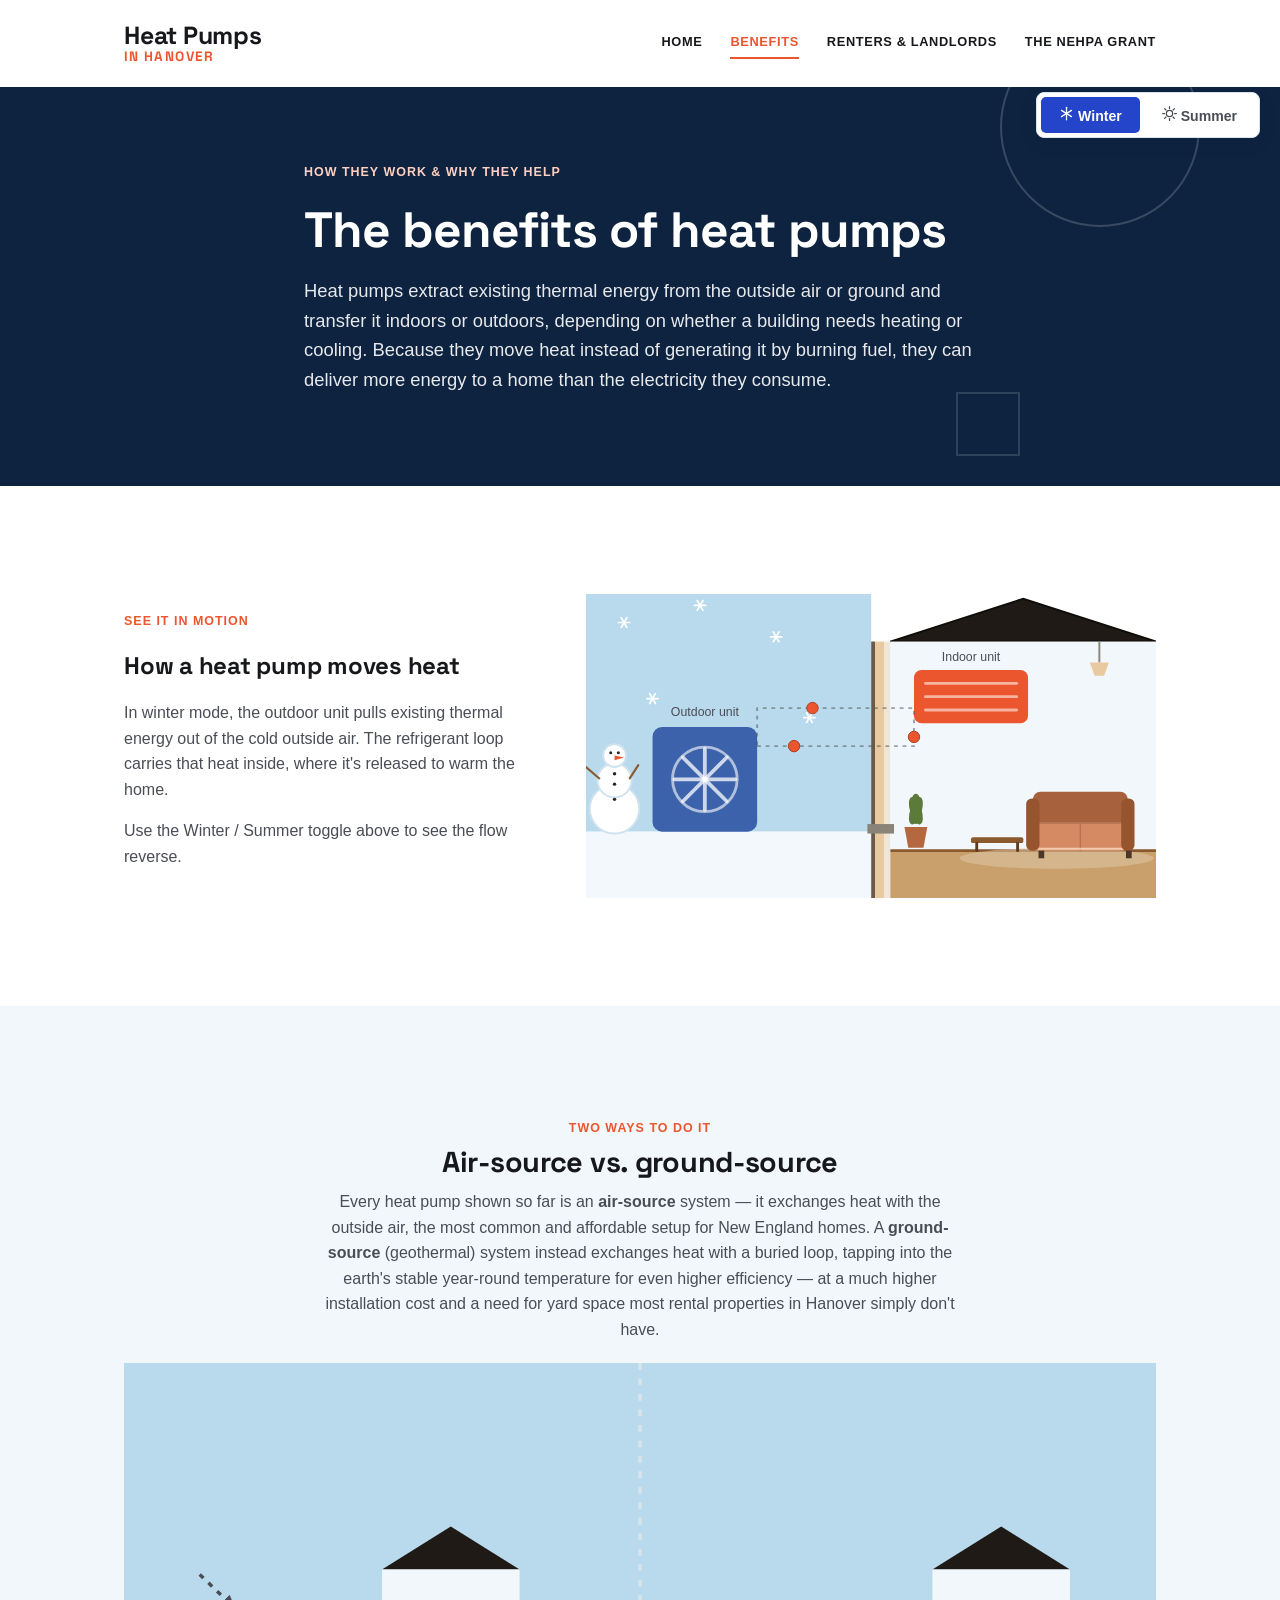
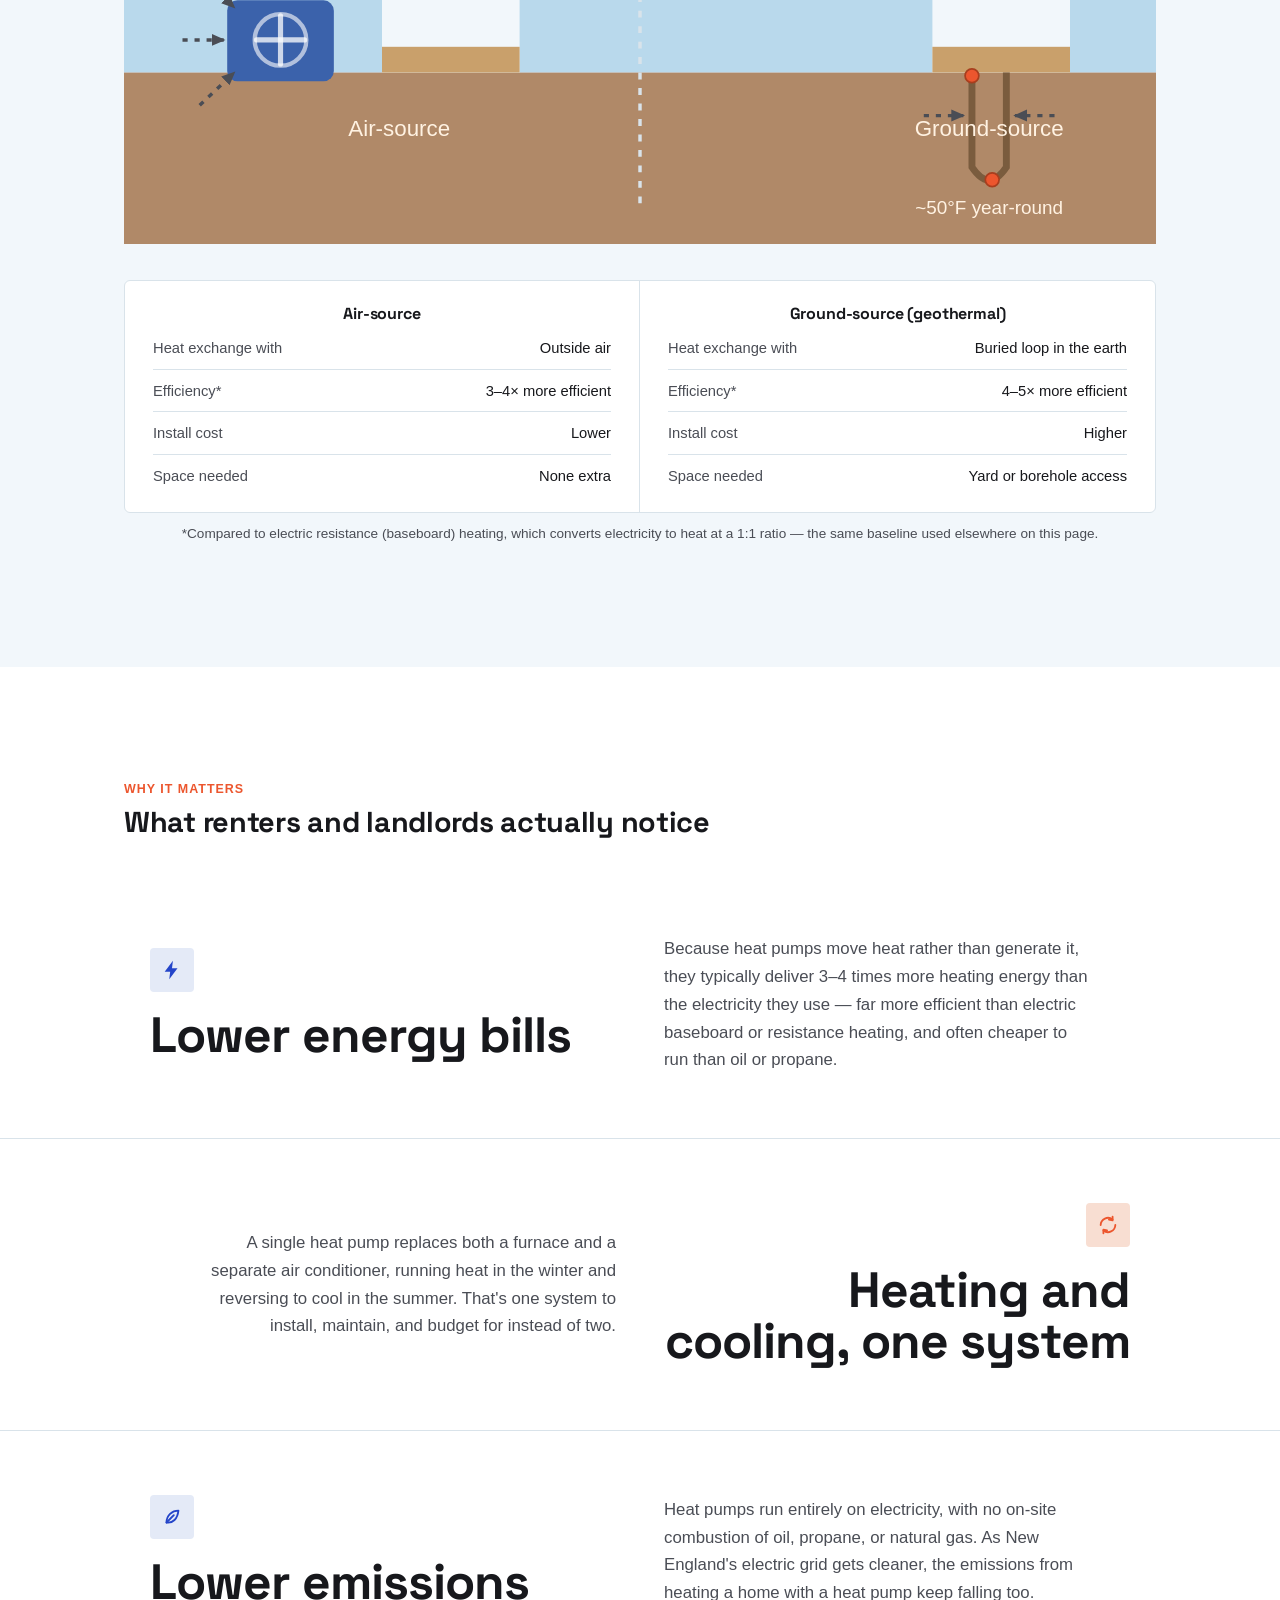
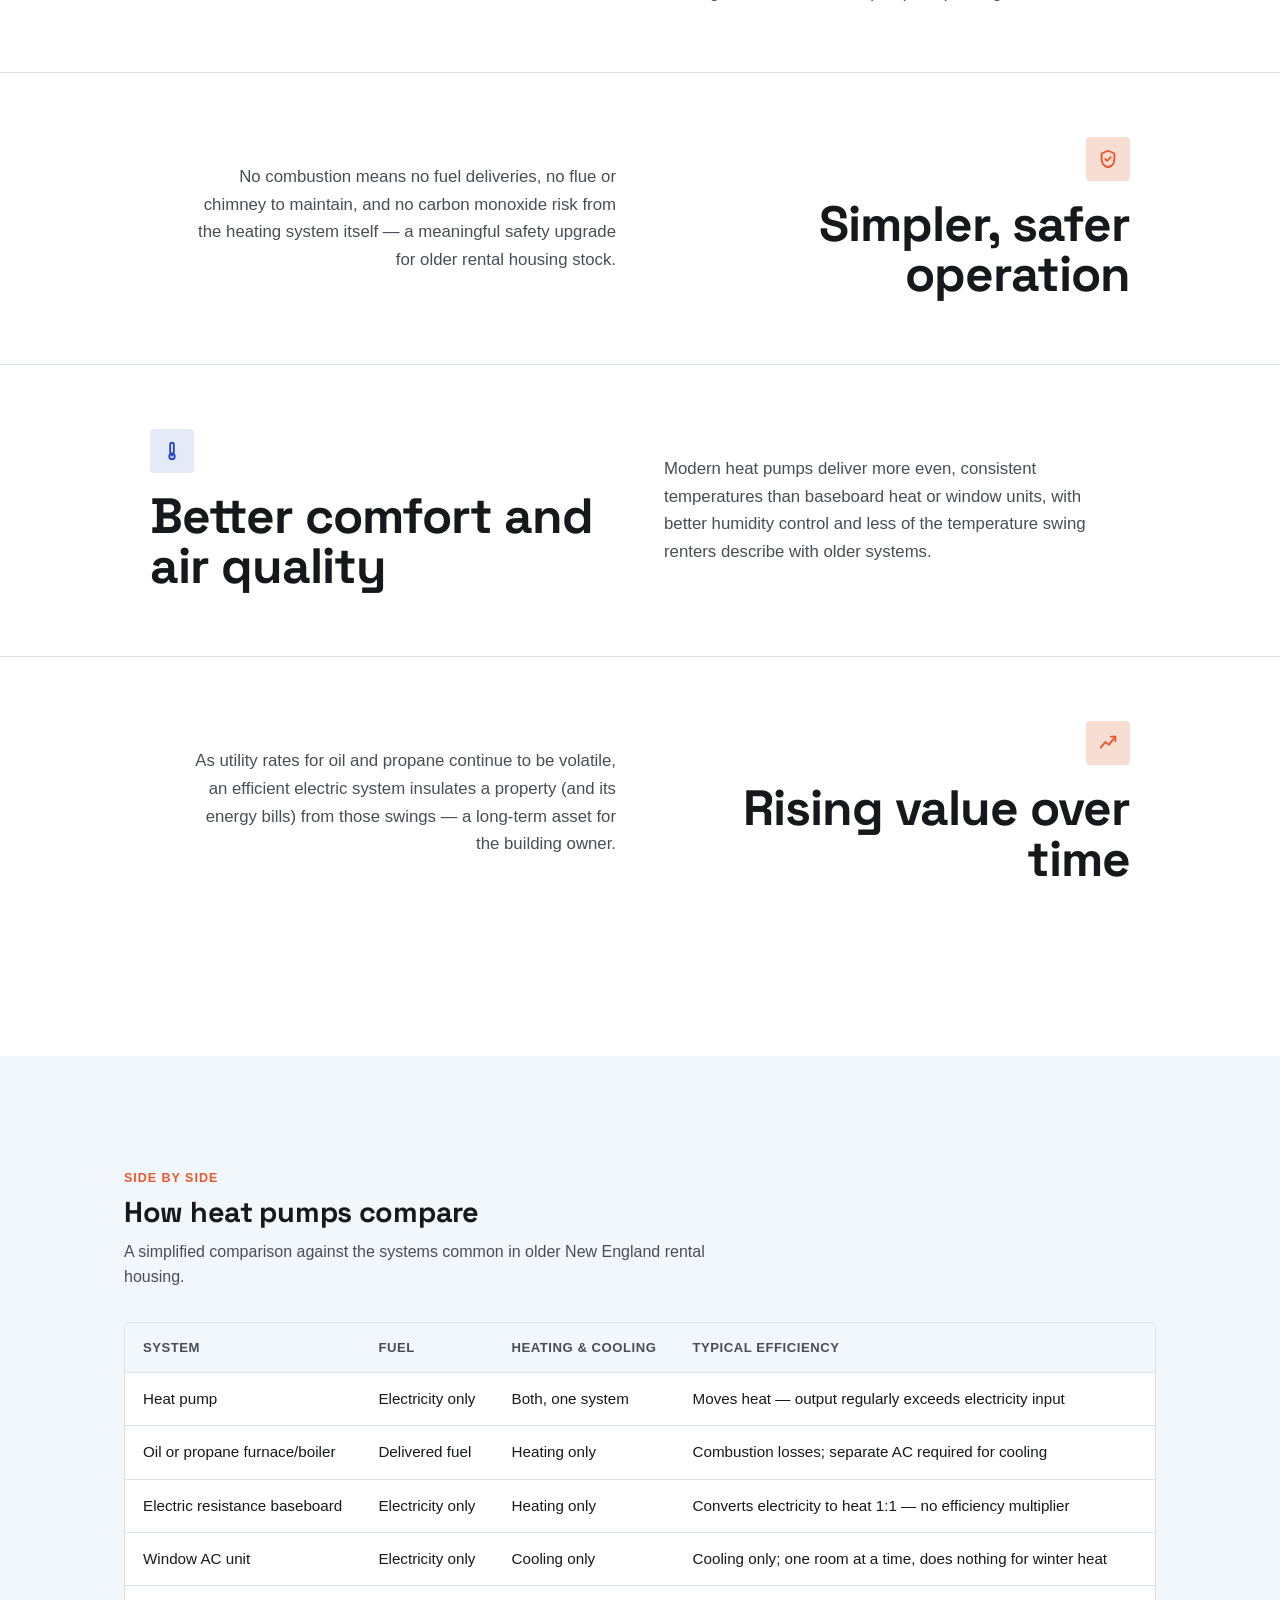
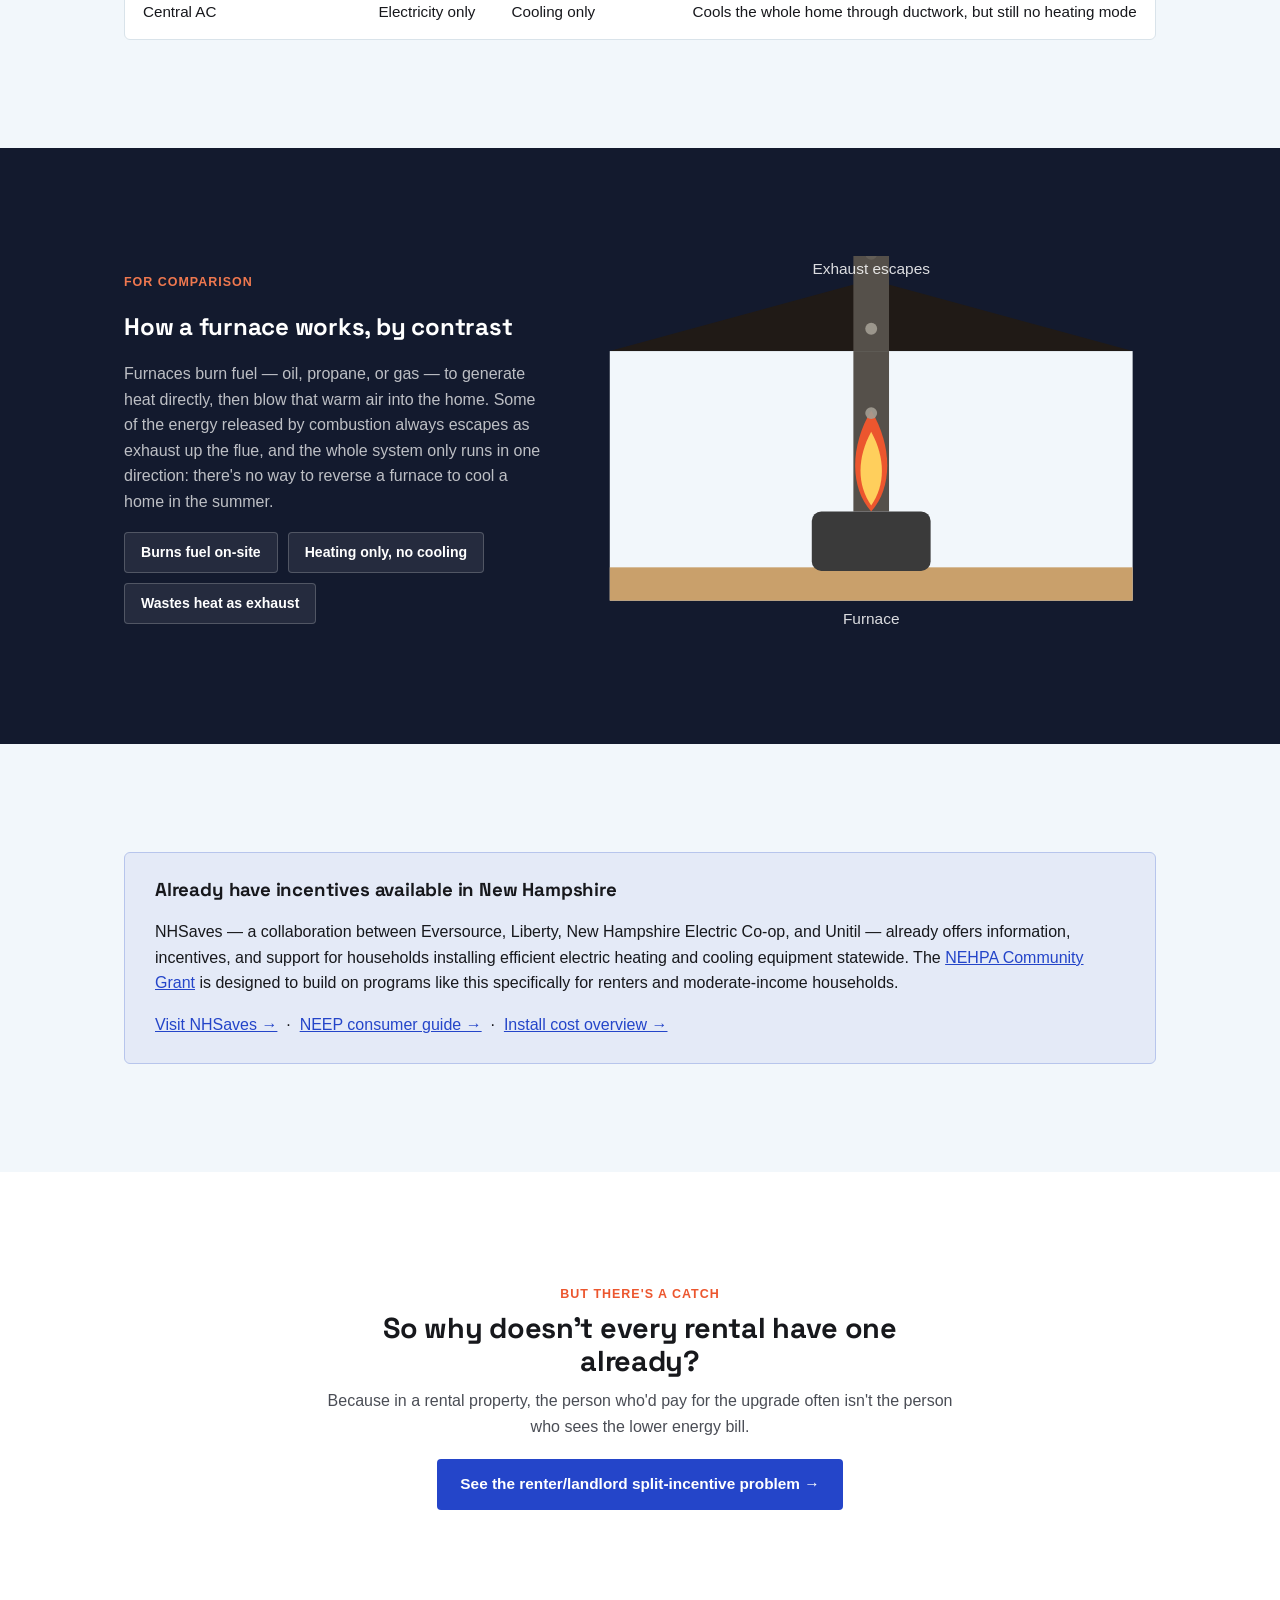
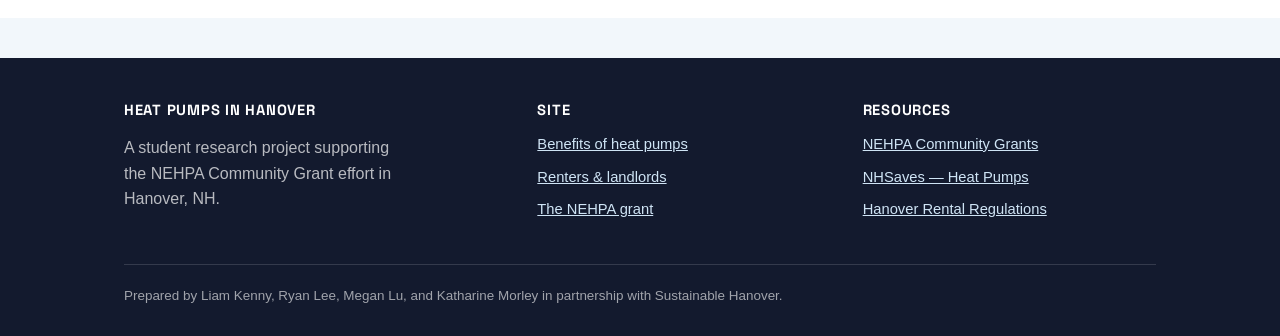
==== commit 5682f7fb: "Polish illustrations, fix real bugs, and rework interactive components Fixes: air/ground diagram arr" ====
--- a/benefits.html
+++ b/benefits.html
@@ -14,10 +14,7 @@
 
 <header class="site-header">
   <div class="nav-row">
-    <a class="brand" href="index.html">
-      <span class="brand-mark" aria-hidden="true"></span>
-      Heat Pumps in Hanover
-    </a>
+    <a class="brand" href="index.html"><span class="brand-line1">Heat Pumps</span><span class="brand-line2">In Hanover</span></a>
     <button class="nav-toggle" aria-label="Toggle navigation" aria-expanded="false">&#9776;</button>
     <nav class="main-nav">
       <a href="index.html">Home</a>
@@ -29,18 +26,21 @@
 </header>
 
 <section class="hero">
+  <div class="hero-geo-ring" style="width:200px;height:200px;top:-60px;right:80px;" data-parallax="0.18" aria-hidden="true"></div>
+  <div class="hero-geo-square" style="width:64px;height:64px;bottom:30px;right:260px;transform:rotate(14deg);" data-parallax="0.1" aria-hidden="true"></div>
   <div class="wrap">
     <span class="eyebrow">How they work &amp; why they help</span>
     <h1>The benefits of heat pumps</h1>
     <p class="lede">Heat pumps extract existing thermal energy from the outside air or ground and transfer it indoors or outdoors, depending on whether a building needs heating or cooling. Because they move heat instead of generating it by burning fuel, they can deliver more energy to a home than the electricity they consume.</p>
-    <div class="season-toggle" role="group" aria-label="Toggle winter or summer mode">
-      <button type="button" data-season-btn="winter">&#10052;&#65039; Winter</button>
-      <button type="button" data-season-btn="summer">&#9728;&#65039; Summer</button>
-    </div>
-  </div>
-</section>
-
-<section class="tint">
+  </div>
+</section>
+
+<div class="season-toggle season-toggle-floating" role="group" aria-label="Toggle winter or summer mode">
+  <button type="button" data-season-btn="winter"><svg class="btn-icon" width="15" height="15" viewBox="0 0 24 24" xmlns="http://www.w3.org/2000/svg"><line x1="12" y1="2" x2="12" y2="22" stroke="currentColor" stroke-width="2" stroke-linecap="round"></line><line x1="4" y1="7" x2="20" y2="17" stroke="currentColor" stroke-width="2" stroke-linecap="round"></line><line x1="20" y1="7" x2="4" y2="17" stroke="currentColor" stroke-width="2" stroke-linecap="round"></line></svg> Winter</button>
+  <button type="button" data-season-btn="summer"><svg class="btn-icon" width="15" height="15" viewBox="0 0 24 24" xmlns="http://www.w3.org/2000/svg"><circle cx="12" cy="12" r="5" fill="none" stroke="currentColor" stroke-width="2"></circle><g stroke="currentColor" stroke-width="2" stroke-linecap="round"><line x1="12" y1="1" x2="12" y2="4"></line><line x1="12" y1="20" x2="12" y2="23"></line><line x1="1" y1="12" x2="4" y2="12"></line><line x1="20" y1="12" x2="23" y2="12"></line><line x1="4.2" y1="4.2" x2="6.3" y2="6.3"></line><line x1="17.7" y1="17.7" x2="19.8" y2="19.8"></line><line x1="4.2" y1="19.8" x2="6.3" y2="17.7"></line><line x1="17.7" y1="6.3" x2="19.8" y2="4.2"></line></g></svg> Summer</button>
+</div>
+
+<section class="tint section-spacious">
   <div class="wrap">
     <div class="how-it-works-grid">
       <div>
@@ -85,12 +85,14 @@
         <line x1="411" y1="242" x2="411" y2="250" stroke="#5c3b1e" stroke-width="3" stroke-linecap="round"></line>
         <line x1="454" y1="242" x2="454" y2="250" stroke="#5c3b1e" stroke-width="3" stroke-linecap="round"></line>
 
-        <!-- Couch -->
-        <rect x="470" y="188" width="100" height="34" rx="8" fill="#c1704a"></rect>
-        <rect x="470" y="220" width="100" height="30" rx="6" fill="#c1704a"></rect>
-        <rect x="463" y="195" width="14" height="55" rx="6" fill="#a85f3c"></rect>
-        <rect x="563" y="195" width="14" height="55" rx="6" fill="#a85f3c"></rect>
-        <line x1="520" y1="222" x2="520" y2="250" stroke="#9c5636" stroke-width="1.5" opacity="0.5"></line>
+        <!-- Couch: backrest/armrests recede (darker), seat cushions come forward (lighter) -->
+        <rect x="470" y="188" width="100" height="34" rx="8" fill="#a8613d"></rect>
+        <rect x="470" y="220" width="100" height="30" rx="6" fill="#d68a63"></rect>
+        <line x1="472" y1="221" x2="568" y2="221" stroke="#00000022" stroke-width="2"></line>
+        <line x1="520" y1="222" x2="520" y2="250" stroke="#a8613d" stroke-width="1.5" opacity="0.6"></line>
+        <line x1="472" y1="248" x2="568" y2="248" stroke="#ffe8d4" stroke-width="2" opacity="0.7"></line>
+        <rect x="463" y="195" width="14" height="55" rx="6" fill="#96552f"></rect>
+        <rect x="563" y="195" width="14" height="55" rx="6" fill="#96552f"></rect>
         <rect x="476" y="250" width="6" height="8" fill="#4a3728"></rect>
         <rect x="568" y="250" width="6" height="8" fill="#4a3728"></rect>
 
@@ -166,7 +168,7 @@
           <line x1="102" y1="152" x2="148" y2="198" stroke="rgba(255,255,255,0.75)" stroke-width="4" stroke-linecap="round"></line>
           <line x1="102" y1="198" x2="148" y2="152" stroke="rgba(255,255,255,0.75)" stroke-width="4" stroke-linecap="round"></line>
         </g>
-        <text x="125" y="246" text-anchor="middle" class="hp-label">Outdoor unit</text>
+        <text x="125" y="108" text-anchor="middle" class="hp-label">Outdoor unit</text>
 
         <!-- Indoor unit -->
         <rect class="hp-unit-indoor" x="345" y="60" width="120" height="56" rx="8"></rect>
@@ -204,26 +206,20 @@
   </div>
 </section>
 
-<section class="tint">
-  <div class="wrap">
-    <div class="how-it-works-grid">
-      <div>
-        <span class="eyebrow">Two ways to do it</span>
-        <h2>Air-source vs. ground-source</h2>
-        <p>Every heat pump shown so far is an <strong>air-source</strong> system &mdash; it exchanges heat with the outside air, the most common and affordable setup for New England homes. A <strong>ground-source</strong> (geothermal) system instead exchanges heat with a buried loop, tapping into the earth's stable year-round temperature for even higher efficiency &mdash; at a much higher installation cost and a need for yard space most rental properties in Hanover simply don't have.</p>
-        <ul class="pill-list" style="margin-top: 18px;">
-          <li>Air-source: lower install cost</li>
-          <li>Air-source: no yard needed</li>
-          <li>Ground-source: higher efficiency</li>
-          <li>Ground-source: needs land access</li>
-        </ul>
-      </div>
+<section class="section-spacious">
+  <div class="wrap center">
+    <div class="section-head" style="margin:0 auto 20px;">
+      <span class="eyebrow">Two ways to do it</span>
+      <h2>Air-source vs. ground-source</h2>
+      <p>Every heat pump shown so far is an <strong>air-source</strong> system &mdash; it exchanges heat with the outside air, the most common and affordable setup for New England homes. A <strong>ground-source</strong> (geothermal) system instead exchanges heat with a buried loop, tapping into the earth's stable year-round temperature for even higher efficiency &mdash; at a much higher installation cost and a need for yard space most rental properties in Hanover simply don't have.</p>
+    </div>
       <svg class="hp-anim" viewBox="0 -10 600 280" xmlns="http://www.w3.org/2000/svg" role="img" aria-label="Side-by-side diagram comparing an air-source heat pump exchanging heat with outside air against a ground-source heat pump exchanging heat with a buried loop">
         <defs>
-          <marker id="flowArrow" viewBox="0 0 10 10" refX="8" refY="5" markerWidth="6" markerHeight="6" orient="auto-start-reverse">
-            <path class="hp-arrowhead" d="M0,0 L10,5 L0,10 Z"></path>
+          <marker id="flowArrow" viewBox="0 0 10 10" refX="7" refY="5" markerWidth="5" markerHeight="5" orient="auto-start-reverse">
+            <path class="hp-arrowhead" d="M0,1.5 L8,5 L0,8.5 Z"></path>
           </marker>
         </defs>
+        <rect class="hp-sky" x="0" y="-10" width="600" height="180"></rect>
         <rect class="hp-ground-static" x="0" y="170" width="600" height="100"></rect>
         <line class="hp-divider" x1="300" y1="-10" x2="300" y2="250"></line>
 
@@ -237,9 +233,16 @@
           <line x1="91" y1="137" x2="91" y2="165" stroke="rgba(255,255,255,0.75)" stroke-width="3" stroke-linecap="round"></line>
           <line x1="77" y1="151" x2="105" y2="151" stroke="rgba(255,255,255,0.75)" stroke-width="3" stroke-linecap="round"></line>
         </g>
-        <path class="hp-flow-arrow" marker-end="url(#flowArrow)" d="M35,95 Q55,115 62,135" fill="none" stroke="var(--ink-soft)" stroke-width="2" stroke-dasharray="3 4"></path>
-        <path class="hp-flow-arrow" marker-end="url(#flowArrow)" d="M40,155 Q55,150 60,145" fill="none" stroke="var(--ink-soft)" stroke-width="2" stroke-dasharray="3 4" style="animation-delay:-0.3s;"></path>
-        <path class="hp-flow-arrow" marker-end="url(#flowArrow)" d="M82,176 Q75,170 60,180" fill="none" stroke="var(--ink-soft)" stroke-width="2" stroke-dasharray="3 4" style="animation-delay:-0.6s;"></path>
+        <g class="hp-flow winter">
+          <path class="hp-flow-arrow" marker-end="url(#flowArrow)" d="M44,113 L64,132" fill="none" stroke="var(--ink-soft)" stroke-width="2" stroke-dasharray="3 4"></path>
+          <path class="hp-flow-arrow" marker-end="url(#flowArrow)" d="M34,151 L58,151" fill="none" stroke="var(--ink-soft)" stroke-width="2" stroke-dasharray="3 4" style="animation-delay:-0.3s;"></path>
+          <path class="hp-flow-arrow" marker-end="url(#flowArrow)" d="M44,189 L64,170" fill="none" stroke="var(--ink-soft)" stroke-width="2" stroke-dasharray="3 4" style="animation-delay:-0.6s;"></path>
+        </g>
+        <g class="hp-flow summer">
+          <path class="hp-flow-arrow" marker-end="url(#flowArrow)" d="M64,132 L44,113" fill="none" stroke="var(--ink-soft)" stroke-width="2" stroke-dasharray="3 4"></path>
+          <path class="hp-flow-arrow" marker-end="url(#flowArrow)" d="M58,151 L34,151" fill="none" stroke="var(--ink-soft)" stroke-width="2" stroke-dasharray="3 4" style="animation-delay:-0.3s;"></path>
+          <path class="hp-flow-arrow" marker-end="url(#flowArrow)" d="M64,170 L44,189" fill="none" stroke="var(--ink-soft)" stroke-width="2" stroke-dasharray="3 4" style="animation-delay:-0.6s;"></path>
+        </g>
         <text x="160" y="207" text-anchor="middle" class="hp-label" style="fill:#fff2e2;">Air-source</text>
 
         <!-- Ground-source -->
@@ -247,105 +250,123 @@
         <rect class="hp-room" x="470" y="110" width="80" height="60"></rect>
         <rect class="hp-floor" x="470" y="155" width="80" height="15"></rect>
         <path id="undergroundLoop" class="hp-loop-underground" d="M493,170 L493,225 Q503,240 513,225 L513,170"></path>
-        <circle class="hp-particle" r="4">
-          <animateMotion dur="2.4s" repeatCount="indefinite" keyPoints="0;1" keyTimes="0;1" calcMode="linear"><mpath href="#undergroundLoop"></mpath></animateMotion>
-        </circle>
-        <circle class="hp-particle" r="4">
-          <animateMotion dur="2.4s" repeatCount="indefinite" begin="-1.2s" keyPoints="0;1" keyTimes="0;1" calcMode="linear"><mpath href="#undergroundLoop"></mpath></animateMotion>
-        </circle>
-        <path class="hp-flow-arrow" marker-end="url(#flowArrow)" d="M475,195 L488,195" stroke="var(--ink-soft)" stroke-width="2" stroke-dasharray="3 4"></path>
-        <path class="hp-flow-arrow" marker-end="url(#flowArrow)" d="M531,210 L518,210" stroke="var(--ink-soft)" stroke-width="2" stroke-dasharray="3 4" style="animation-delay:-0.5s;"></path>
+        <g class="hp-flow winter">
+          <circle class="hp-particle" r="4">
+            <animateMotion dur="2.4s" repeatCount="indefinite" keyPoints="0;1" keyTimes="0;1" calcMode="linear"><mpath href="#undergroundLoop"></mpath></animateMotion>
+          </circle>
+          <circle class="hp-particle" r="4">
+            <animateMotion dur="2.4s" repeatCount="indefinite" begin="-1.2s" keyPoints="0;1" keyTimes="0;1" calcMode="linear"><mpath href="#undergroundLoop"></mpath></animateMotion>
+          </circle>
+        </g>
+        <g class="hp-flow summer">
+          <circle class="hp-particle" r="4">
+            <animateMotion dur="2.4s" repeatCount="indefinite" keyPoints="1;0" keyTimes="0;1" calcMode="linear"><mpath href="#undergroundLoop"></mpath></animateMotion>
+          </circle>
+          <circle class="hp-particle" r="4">
+            <animateMotion dur="2.4s" repeatCount="indefinite" begin="-1.2s" keyPoints="1;0" keyTimes="0;1" calcMode="linear"><mpath href="#undergroundLoop"></mpath></animateMotion>
+          </circle>
+        </g>
+        <g class="hp-flow winter">
+          <path class="hp-flow-arrow" marker-end="url(#flowArrow)" d="M465,195 L488,195" fill="none" stroke="var(--ink-soft)" stroke-width="2" stroke-dasharray="3 4"></path>
+          <path class="hp-flow-arrow" marker-end="url(#flowArrow)" d="M541,195 L518,195" fill="none" stroke="var(--ink-soft)" stroke-width="2" stroke-dasharray="3 4" style="animation-delay:-0.5s;"></path>
+        </g>
+        <g class="hp-flow summer">
+          <path class="hp-flow-arrow" marker-end="url(#flowArrow)" d="M488,195 L465,195" fill="none" stroke="var(--ink-soft)" stroke-width="2" stroke-dasharray="3 4"></path>
+          <path class="hp-flow-arrow" marker-end="url(#flowArrow)" d="M518,195 L541,195" fill="none" stroke="var(--ink-soft)" stroke-width="2" stroke-dasharray="3 4" style="animation-delay:-0.5s;"></path>
+        </g>
         <text x="503" y="252" text-anchor="middle" class="hp-label" style="font-size:11px; fill:#fff2e2;">~50&#176;F year-round</text>
         <text x="503" y="207" text-anchor="middle" class="hp-label" style="fill:#fff2e2;">Ground-source</text>
       </svg>
-    </div>
-  </div>
-</section>
-
-<section>
+      <div class="split-compare">
+        <div class="split-compare-col">
+          <h4>Air-source</h4>
+          <ul>
+            <li><span>Heat exchange with</span> Outside air</li>
+            <li><span>Efficiency*</span> 3&ndash;4&times; more efficient</li>
+            <li><span>Install cost</span> Lower</li>
+            <li><span>Space needed</span> None extra</li>
+          </ul>
+        </div>
+        <div class="split-compare-col">
+          <h4>Ground-source (geothermal)</h4>
+          <ul>
+            <li><span>Heat exchange with</span> Buried loop in the earth</li>
+            <li><span>Efficiency*</span> 4&ndash;5&times; more efficient</li>
+            <li><span>Install cost</span> Higher</li>
+            <li><span>Space needed</span> Yard or borehole access</li>
+          </ul>
+        </div>
+      </div>
+      <p class="muted" style="font-size:0.85rem;margin-top:10px;">*Compared to electric resistance (baseboard) heating, which converts electricity to heat at a 1:1 ratio &mdash; the same baseline used elsewhere on this page.</p>
+  </div>
+</section>
+
+<section class="tint section-spacious">
   <div class="wrap">
     <div class="section-head">
       <span class="eyebrow">Why it matters</span>
       <h2>What renters and landlords actually notice</h2>
     </div>
-    <div class="accordion">
-      <div class="accordion-item">
-        <button class="accordion-trigger" aria-expanded="false">
-          <span class="accordion-icon blue">&#9889;</span>
-          <span class="accordion-title">Lower energy bills</span>
-          <span class="accordion-caret" aria-hidden="true">&#43;</span>
-        </button>
-        <div class="accordion-panel">
-          <div class="accordion-panel-inner">
-            <p>Because heat pumps move heat rather than generate it, they typically deliver 3&ndash;4 times more heating energy than the electricity they use &mdash; far more efficient than electric baseboard or resistance heating, and often cheaper to run than oil or propane.</p>
-          </div>
-        </div>
-      </div>
-      <div class="accordion-item">
-        <button class="accordion-trigger" aria-expanded="false">
-          <span class="accordion-icon orange">&#127777;&#65039;</span>
-          <span class="accordion-title">Heating and cooling, one system</span>
-          <span class="accordion-caret" aria-hidden="true">&#43;</span>
-        </button>
-        <div class="accordion-panel">
-          <div class="accordion-panel-inner">
-            <p>A single heat pump replaces both a furnace and a separate air conditioner, running heat in the winter and reversing to cool in the summer. That's one system to install, maintain, and budget for instead of two.</p>
-          </div>
-        </div>
-      </div>
-      <div class="accordion-item">
-        <button class="accordion-trigger" aria-expanded="false">
-          <span class="accordion-icon blue">&#127795;</span>
-          <span class="accordion-title">Lower emissions</span>
-          <span class="accordion-caret" aria-hidden="true">&#43;</span>
-        </button>
-        <div class="accordion-panel">
-          <div class="accordion-panel-inner">
-            <p>Heat pumps run entirely on electricity, with no on-site combustion of oil, propane, or natural gas. As New England's electric grid gets cleaner, the emissions from heating a home with a heat pump keep falling too.</p>
-          </div>
-        </div>
-      </div>
-      <div class="accordion-item">
-        <button class="accordion-trigger" aria-expanded="false">
-          <span class="accordion-icon orange">&#128295;</span>
-          <span class="accordion-title">Simpler, safer operation</span>
-          <span class="accordion-caret" aria-hidden="true">&#43;</span>
-        </button>
-        <div class="accordion-panel">
-          <div class="accordion-panel-inner">
-            <p>No combustion means no fuel deliveries, no flue or chimney to maintain, and no carbon monoxide risk from the heating system itself &mdash; a meaningful safety upgrade for older rental housing stock.</p>
-          </div>
-        </div>
-      </div>
-      <div class="accordion-item">
-        <button class="accordion-trigger" aria-expanded="false">
-          <span class="accordion-icon blue">&#127777;</span>
-          <span class="accordion-title">Better comfort and air quality</span>
-          <span class="accordion-caret" aria-hidden="true">&#43;</span>
-        </button>
-        <div class="accordion-panel">
-          <div class="accordion-panel-inner">
-            <p>Modern heat pumps deliver more even, consistent temperatures than baseboard heat or window units, with better humidity control and less of the temperature swing renters describe with older systems.</p>
-          </div>
-        </div>
-      </div>
-      <div class="accordion-item">
-        <button class="accordion-trigger" aria-expanded="false">
-          <span class="accordion-icon orange">&#128200;</span>
-          <span class="accordion-title">Rising value over time</span>
-          <span class="accordion-caret" aria-hidden="true">&#43;</span>
-        </button>
-        <div class="accordion-panel">
-          <div class="accordion-panel-inner">
-            <p>As utility rates for oil and propane continue to be volatile, an efficient electric system insulates a property (and its energy bills) from those swings &mdash; a long-term asset for the building owner.</p>
-          </div>
-        </div>
-      </div>
-    </div>
-  </div>
-</section>
-
-<section class="tint">
+  </div>
+  <div class="story-bands">
+    <div class="story-band reveal">
+      <div class="story-heading">
+        <span class="story-icon blue"><svg width="22" height="22" viewBox="0 0 24 24" xmlns="http://www.w3.org/2000/svg"><path d="M13 2L4 14h6l-1 8 9-12h-6z" fill="currentColor"></path></svg></span>
+        <h3>Lower energy bills</h3>
+      </div>
+      <div class="story-desc">
+        <p>Because heat pumps move heat rather than generate it, they typically deliver 3&ndash;4 times more heating energy than the electricity they use &mdash; far more efficient than electric baseboard or resistance heating, and often cheaper to run than oil or propane.</p>
+      </div>
+    </div>
+    <div class="story-band reveal">
+      <div class="story-heading">
+        <span class="story-icon orange"><svg width="22" height="22" viewBox="0 0 24 24" xmlns="http://www.w3.org/2000/svg"><path d="M4 12a8 8 0 0 1 13-6" fill="none" stroke="currentColor" stroke-width="2" stroke-linecap="round"></path><polyline points="17,3 17,7 13,6" fill="none" stroke="currentColor" stroke-width="2" stroke-linecap="round" stroke-linejoin="round"></polyline><path d="M20 12a8 8 0 0 1-13 6" fill="none" stroke="currentColor" stroke-width="2" stroke-linecap="round"></path><polyline points="7,21 7,17 11,18" fill="none" stroke="currentColor" stroke-width="2" stroke-linecap="round" stroke-linejoin="round"></polyline></svg></span>
+        <h3>Heating and cooling, one system</h3>
+      </div>
+      <div class="story-desc">
+        <p>A single heat pump replaces both a furnace and a separate air conditioner, running heat in the winter and reversing to cool in the summer. That's one system to install, maintain, and budget for instead of two.</p>
+      </div>
+    </div>
+    <div class="story-band reveal">
+      <div class="story-heading">
+        <span class="story-icon blue"><svg width="22" height="22" viewBox="0 0 24 24" xmlns="http://www.w3.org/2000/svg"><path d="M6 18c0-8 6-13 13-13-1 9-6 14-13 13z" fill="none" stroke="currentColor" stroke-width="2" stroke-linejoin="round"></path><line x1="6" y1="18" x2="14" y2="10" stroke="currentColor" stroke-width="2" stroke-linecap="round"></line></svg></span>
+        <h3>Lower emissions</h3>
+      </div>
+      <div class="story-desc">
+        <p>Heat pumps run entirely on electricity, with no on-site combustion of oil, propane, or natural gas. As New England's electric grid gets cleaner, the emissions from heating a home with a heat pump keep falling too.</p>
+      </div>
+    </div>
+    <div class="story-band reveal">
+      <div class="story-heading">
+        <span class="story-icon orange"><svg width="22" height="22" viewBox="0 0 24 24" xmlns="http://www.w3.org/2000/svg"><path d="M12 3l7 3v6c0 5-3 8-7 9-4-1-7-4-7-9V6z" fill="none" stroke="currentColor" stroke-width="2" stroke-linejoin="round"></path><polyline points="9,12 11,14 15,10" fill="none" stroke="currentColor" stroke-width="2" stroke-linecap="round" stroke-linejoin="round"></polyline></svg></span>
+        <h3>Simpler, safer operation</h3>
+      </div>
+      <div class="story-desc">
+        <p>No combustion means no fuel deliveries, no flue or chimney to maintain, and no carbon monoxide risk from the heating system itself &mdash; a meaningful safety upgrade for older rental housing stock.</p>
+      </div>
+    </div>
+    <div class="story-band reveal">
+      <div class="story-heading">
+        <span class="story-icon blue"><svg width="22" height="22" viewBox="0 0 24 24" xmlns="http://www.w3.org/2000/svg"><rect x="10" y="3" width="4" height="12" rx="2" fill="none" stroke="currentColor" stroke-width="2"></rect><circle cx="12" cy="18" r="3" fill="none" stroke="currentColor" stroke-width="2"></circle><line x1="12" y1="15" x2="12" y2="18" stroke="currentColor" stroke-width="2"></line></svg></span>
+        <h3>Better comfort and air quality</h3>
+      </div>
+      <div class="story-desc">
+        <p>Modern heat pumps deliver more even, consistent temperatures than baseboard heat or window units, with better humidity control and less of the temperature swing renters describe with older systems.</p>
+      </div>
+    </div>
+    <div class="story-band reveal">
+      <div class="story-heading">
+        <span class="story-icon orange"><svg width="22" height="22" viewBox="0 0 24 24" xmlns="http://www.w3.org/2000/svg"><polyline points="4,17 9,11 13,14 20,5" fill="none" stroke="currentColor" stroke-width="2" stroke-linecap="round" stroke-linejoin="round"></polyline><polyline points="15,5 20,5 20,10" fill="none" stroke="currentColor" stroke-width="2" stroke-linecap="round" stroke-linejoin="round"></polyline></svg></span>
+        <h3>Rising value over time</h3>
+      </div>
+      <div class="story-desc">
+        <p>As utility rates for oil and propane continue to be volatile, an efficient electric system insulates a property (and its energy bills) from those swings &mdash; a long-term asset for the building owner.</p>
+      </div>
+    </div>
+  </div>
+</section>
+
+<section class="section-spacious">
   <div class="wrap">
     <div class="section-head">
       <span class="eyebrow">Side by side</span>
@@ -385,7 +406,13 @@
             <td>Window AC unit</td>
             <td>Electricity only</td>
             <td>Cooling only</td>
-            <td>Cooling only; does nothing for winter heating costs</td>
+            <td>Cooling only; one room at a time, does nothing for winter heat</td>
+          </tr>
+          <tr>
+            <td>Central AC</td>
+            <td>Electricity only</td>
+            <td>Cooling only</td>
+            <td>Cools the whole home through ductwork, but still no heating mode</td>
           </tr>
         </tbody>
       </table>
@@ -393,7 +420,7 @@
   </div>
 </section>
 
-<section class="section-dark section-spacious">
+<section class="section-dark section-spacious season-only winter">
   <div class="wrap">
     <div class="how-it-works-grid">
       <div>
@@ -439,7 +466,53 @@
   </div>
 </section>
 
-<section>
+<section class="section-dark section-spacious season-only summer">
+  <div class="wrap">
+    <div class="how-it-works-grid">
+      <div>
+        <span class="eyebrow">For comparison</span>
+        <h2>How air conditioning compares</h2>
+        <p>A window unit is electric like a heat pump, but it only moves heat in one direction &mdash; pulling warmth out of a room and rejecting it outside to cool the space. Central AC works the same way at whole-home scale, using ductwork instead of a single room unit. Either way, there's no reverse mode, so AC is typically paired with a separate furnace for winter heat rather than replacing it the way a heat pump can.</p>
+        <ul class="pill-list" style="margin-top: 18px;">
+          <li>Electric, no combustion</li>
+          <li>Cooling only, no heat</li>
+          <li>Usually paired with a furnace</li>
+        </ul>
+      </div>
+      <svg class="hp-anim" viewBox="0 -20 480 300" xmlns="http://www.w3.org/2000/svg" role="img" aria-label="Cutaway diagram of a window air conditioner blowing cool air into a room">
+        <polygon class="hp-roof" points="20,40 460,40 240,-15"></polygon>
+        <rect class="hp-room" x="20" y="40" width="440" height="210"></rect>
+        <rect class="hp-floor" x="20" y="222" width="440" height="28"></rect>
+
+        <rect x="185" y="58" width="110" height="52" rx="4" fill="#efe6da" stroke="#8a8378" stroke-width="2"></rect>
+        <rect class="hp-ac-body" x="193" y="66" width="94" height="36" rx="4"></rect>
+        <line x1="205" y1="78" x2="275" y2="78" stroke="rgba(255,255,255,0.55)" stroke-width="2.5" stroke-linecap="round"></line>
+        <line x1="205" y1="88" x2="275" y2="88" stroke="rgba(255,255,255,0.55)" stroke-width="2.5" stroke-linecap="round"></line>
+        <line x1="205" y1="98" x2="275" y2="98" stroke="rgba(255,255,255,0.55)" stroke-width="2.5" stroke-linecap="round"></line>
+
+        <circle class="hp-cool-puff" cx="240" cy="112" r="5">
+          <animate attributeName="cy" values="112;180" dur="2.2s" repeatCount="indefinite"></animate>
+          <animate attributeName="cx" values="240;225" dur="2.2s" repeatCount="indefinite"></animate>
+          <animate attributeName="opacity" values="0;0.9;0.9;0" keyTimes="0;0.15;0.7;1" dur="2.2s" repeatCount="indefinite"></animate>
+        </circle>
+        <circle class="hp-cool-puff" cx="240" cy="112" r="5">
+          <animate attributeName="cy" values="112;180" dur="2.2s" begin="-0.7s" repeatCount="indefinite"></animate>
+          <animate attributeName="cx" values="240;240" dur="2.2s" begin="-0.7s" repeatCount="indefinite"></animate>
+          <animate attributeName="opacity" values="0;0.9;0.9;0" keyTimes="0;0.15;0.7;1" dur="2.2s" begin="-0.7s" repeatCount="indefinite"></animate>
+        </circle>
+        <circle class="hp-cool-puff" cx="240" cy="112" r="5">
+          <animate attributeName="cy" values="112;180" dur="2.2s" begin="-1.4s" repeatCount="indefinite"></animate>
+          <animate attributeName="cx" values="240;255" dur="2.2s" begin="-1.4s" repeatCount="indefinite"></animate>
+          <animate attributeName="opacity" values="0;0.9;0.9;0" keyTimes="0;0.15;0.7;1" dur="2.2s" begin="-1.4s" repeatCount="indefinite"></animate>
+        </circle>
+
+        <text x="240" y="265" text-anchor="middle" class="hp-label">Window AC unit</text>
+      </svg>
+    </div>
+  </div>
+</section>
+
+<section class="section-spacious">
   <div class="wrap">
     <div class="callout blue">
       <h3>Already have incentives available in New Hampshire</h3>
@@ -455,7 +528,7 @@
   </div>
 </section>
 
-<section class="tint">
+<section class="tint section-spacious">
   <div class="wrap center">
     <div class="section-head" style="margin:0 auto 20px;">
       <span class="eyebrow">But there's a catch</span>
--- a/css/style.css
+++ b/css/style.css
@@ -115,21 +115,20 @@
 }
 .brand {
   display: flex;
-  align-items: center;
-  gap: 10px;
+  flex-direction: column;
+  gap: 1px;
   font-family: var(--font-display);
   font-weight: 700;
-  font-size: 1.15rem;
-  letter-spacing: -0.01em;
   color: var(--ink);
   text-decoration: none;
-}
-.brand-mark {
-  width: 30px;
-  height: 30px;
-  border-radius: 4px;
-  background: linear-gradient(135deg, var(--blue-500), var(--orange-500));
-  flex-shrink: 0;
+  line-height: 1;
+}
+.brand-line1 { font-size: 1.55rem; letter-spacing: -0.01em; }
+.brand-line2 {
+  font-size: 0.85rem;
+  letter-spacing: 0.1em;
+  color: var(--orange-600);
+  text-transform: uppercase;
 }
 nav.main-nav {
   display: flex;
@@ -182,9 +181,23 @@
   color: #fff;
   padding: 76px 0 92px;
   transition: background 0.5s ease;
+  position: relative;
+  overflow: hidden;
 }
 .hero.hero-slim { padding: 52px 0 64px; }
-.hero .wrap { display: grid; gap: 18px; max-width: 720px; }
+.hero .wrap { display: grid; gap: 18px; max-width: 720px; position: relative; z-index: 1; }
+
+.hero-geo-ring {
+  position: absolute;
+  border: 2px solid rgba(255, 255, 255, 0.18);
+  border-radius: 50%;
+  pointer-events: none;
+}
+.hero-geo-square {
+  position: absolute;
+  border: 2px solid rgba(255, 255, 255, 0.14);
+  pointer-events: none;
+}
 .hero h1 { font-size: clamp(2.1rem, 4.2vw, 3.1rem); color: #fff; margin: 0; letter-spacing: -0.02em; }
 .hero p.lede { font-size: 1.15rem; color: rgba(255,255,255,0.9); margin: 0; }
 .hero .eyebrow { color: #ffd0bf; }
@@ -192,6 +205,17 @@
 /* Seasonal hero variants: solid cool tone for winter, solid warm tone for summer */
 body[data-season="winter"] .hero { --hero-a: #0d2340; }
 body[data-season="summer"] .hero { --hero-a: #4a2210; }
+
+/* Ambient page tint that shifts with the season, beyond just the hero/diagram */
+body[data-season="winter"] {
+  --paper-tint: #f2f7fb;
+  --line: #d9e3ea;
+}
+body[data-season="summer"] {
+  --paper-tint: #fdf3e6;
+  --line: #ecdcc4;
+}
+body[data-season] { transition: background 0.5s ease; }
 
 .hero-actions { display: flex; gap: 12px; flex-wrap: wrap; margin-top: 6px; }
 .btn {
@@ -324,6 +348,7 @@
   margin-top: 40px;
 }
 footer.site-footer a { color: #cfe4f5; }
+footer.site-footer .muted { color: rgba(255, 255, 255, 0.7); }
 .footer-grid { display: grid; grid-template-columns: 1.3fr 1fr 1fr; gap: 32px; }
 @media (max-width: 720px) { .footer-grid { grid-template-columns: 1fr; } }
 footer h4 { color: #fff; font-size: 0.92rem; text-transform: uppercase; letter-spacing: 0.05em; margin: 0 0 14px; }
@@ -358,8 +383,10 @@
   padding: 64px 52px;
   max-width: 480px;
 }
-.split-renter { background: var(--blue-700); }
-.split-landlord { background: var(--orange-600); }
+/* Transparent: the .split-continuum-bg layer behind provides the color,
+   so it can shift across the whole page height on hover, not just this row. */
+.split-renter { background: transparent; }
+.split-landlord { background: transparent; }
 .split-tag {
   display: inline-block;
   font-weight: 800;
@@ -395,6 +422,79 @@
   .split-inner { padding: 48px 32px; max-width: none; }
 }
 
+/* ===== Continuous split (split-incentives.html): persists from the top of the
+   page through the renter/landlord panels and Hanover-relevance cards, then
+   converges into one color right before the solutions section. ===== */
+.split-continuum {
+  position: relative;
+}
+.split-continuum-bg {
+  position: absolute;
+  inset: 0;
+  z-index: 0;
+  overflow: hidden;
+}
+.split-continuum-bg-blue,
+.split-continuum-bg-orange {
+  position: absolute;
+  top: 0;
+  height: 100%;
+  width: 50%;
+  transition: width 0.4s ease;
+}
+.split-continuum-bg-blue { left: 0; background: var(--blue-700); }
+.split-continuum-bg-orange { right: 0; background: var(--orange-600); }
+/* Everything else in the continuum sits above the shifting background layer */
+.split-continuum > section,
+.split-continuum > .split-converge {
+  position: relative;
+  z-index: 1;
+}
+.split-continuum-hero { padding: 76px 0 40px; }
+.split-hero-columns {
+  display: grid;
+  grid-template-columns: 1.1fr 1fr;
+  gap: 48px;
+  align-items: end;
+  transition: transform 0.4s ease;
+}
+.split-continuum-hero h1 {
+  font-size: clamp(2.1rem, 4.2vw, 3.1rem);
+  color: #fff;
+  margin: 14px 0 0;
+  letter-spacing: -0.02em;
+}
+.split-continuum-hero p {
+  font-size: 1.1rem;
+  color: rgba(255, 255, 255, 0.9);
+  margin: 0;
+}
+.split-continuum-hero .eyebrow { color: #ffd0bf; }
+@media (max-width: 820px) {
+  .split-hero-columns { grid-template-columns: 1fr; gap: 20px; }
+}
+
+.split-float-card {
+  background: var(--paper);
+  border-radius: var(--radius);
+  box-shadow: var(--shadow);
+  padding: 40px 44px;
+  max-width: 720px;
+  margin: 0 auto;
+  text-align: center;
+}
+.split-float-card .section-head { margin-bottom: 0; max-width: none; }
+
+.section-head-on-split h2 { color: #fff; }
+.section-head-on-split p { color: rgba(255, 255, 255, 0.85); }
+.section-head-on-split .eyebrow { color: #fff2e2; }
+
+.split-converge { width: 100%; line-height: 0; background: var(--paper-tint); }
+.split-converge svg { width: 100%; height: 170px; display: block; }
+@media (max-width: 720px) {
+  .split-converge svg { height: 110px; }
+}
+
 /* ===== Season toggle ===== */
 .season-toggle {
   display: inline-flex;
@@ -417,6 +517,23 @@
   font-family: inherit;
 }
 .season-toggle button.active { background: #fff; color: var(--blue-900); }
+
+/* Floating variant: stays visible while scrolling, over any section background */
+.season-toggle-floating {
+  position: fixed;
+  top: 88px;
+  right: 20px;
+  z-index: 40;
+  background: var(--paper);
+  border: 1.5px solid var(--line);
+  box-shadow: var(--shadow);
+}
+.season-toggle-floating button { color: var(--ink-soft); }
+.season-toggle-floating button.active { background: var(--blue-700); color: #fff; }
+@media (max-width: 720px) {
+  .season-toggle-floating { top: auto; bottom: 16px; right: 16px; }
+  .season-toggle-floating button { padding: 8px 12px; font-size: 0.8rem; }
+}
 
 /* ===== How it works / heat pump animation ===== */
 .how-it-works-grid {
@@ -460,6 +577,12 @@
 body[data-season="summer"] .hp-flow.winter { display: none; }
 body[data-season="summer"] .hp-flow.summer { display: block; }
 
+/* Furnace shows in winter, AC unit shows in summer */
+.season-only { display: none; }
+.season-only.winter { display: block; }
+body[data-season="summer"] .season-only.winter { display: none; }
+body[data-season="summer"] .season-only.summer { display: block; }
+
 /* Seasonal weather in the outside scene */
 .hp-weather.summer { display: none; }
 body[data-season="summer"] .hp-weather.winter { display: none; }
@@ -527,6 +650,8 @@
 .hp-furnace-body { fill: #3a3a3a; }
 .hp-flame-outer { fill: var(--orange-600); }
 .hp-flame-inner { fill: #ffcf5c; }
+.hp-ac-body { fill: var(--blue-500); }
+.hp-cool-puff { fill: #bfe0f2; }
 .hp-exhaust { fill: #a39d94; }
 .hp-flame-group {
   transform-box: fill-box;
@@ -554,26 +679,18 @@
 .hero-landing .wrap { max-width: 920px; position: relative; z-index: 2; }
 .hero-landing h1 { font-size: clamp(2.6rem, 7.5vw, 5.6rem); margin: 14px 0 0; max-width: 13ch; letter-spacing: -0.03em; }
 
-.hero-bg-shape {
+.hero-bg-illus {
   position: absolute;
-  border-radius: 50%;
   pointer-events: none;
   will-change: transform;
   z-index: 1;
-}
-.hero-bg-shape-1 {
-  width: 560px; height: 560px;
-  top: -180px; right: -140px;
-  background: radial-gradient(circle at 35% 35%, rgba(255,255,255,0.24), rgba(255,255,255,0) 70%);
-}
-.hero-bg-shape-2 {
-  width: 300px; height: 300px;
-  bottom: -100px; left: -70px;
-  background: radial-gradient(circle at 40% 40%, rgba(255,255,255,0.14), rgba(255,255,255,0) 70%);
-}
+  overflow: visible;
+}
+.hero-bg-illus-1 { width: 420px; height: 420px; top: -100px; right: -70px; }
+.hero-bg-illus-2 { width: 220px; height: 220px; bottom: -30px; left: -30px; }
 @media (max-width: 720px) {
   .hero-landing { padding-top: 110px; padding-bottom: 110px; }
-  .hero-bg-shape-1 { width: 360px; height: 360px; }
+  .hero-bg-illus-1 { width: 280px; height: 280px; }
 }
 
 .scroll-cue {
@@ -648,7 +765,7 @@
 @media (prefers-reduced-motion: reduce) {
   .reveal { opacity: 1; transform: none; transition: none; }
   .scroll-cue .line::after { animation: none; top: 0; }
-  .hero-bg-shape { transform: none !important; }
+  .hero-bg-illus { transform: none !important; }
 }
 
 /* ===== Vertical project timeline ===== */
@@ -715,62 +832,89 @@
   .tl-bignum { display: none; }
 }
 
-/* ===== Hero collage: scattered, tilted "pop-out" cards instead of a stat grid ===== */
-.hero-collage {
-  display: flex;
-  flex-wrap: wrap;
-  justify-content: center;
-  gap: 36px;
-  padding: 6px 12px;
-}
-.collage-card {
-  background: var(--paper);
+/* ===== Stat columns: four equal panels that expand on hover/focus/tap ===== */
+.stat-expand {
+  display: flex;
   border: 1.5px solid var(--line);
   border-radius: var(--radius);
-  box-shadow: 0 16px 32px rgba(19, 26, 46, 0.16);
-  padding: 22px 24px;
-  width: 210px;
-  text-align: left;
-  transition: transform 0.35s cubic-bezier(0.2, 0.7, 0.3, 1), box-shadow 0.35s ease;
-  position: relative;
-}
-.collage-card:nth-child(1) { transform: rotate(-5deg) translateY(8px); }
-.collage-card:nth-child(2) { transform: rotate(3deg) translateY(-10px); }
-.collage-card:nth-child(3) { transform: rotate(-3deg) translateY(12px); }
-.collage-card:nth-child(4) { transform: rotate(5deg) translateY(-6px); }
-.collage-card:hover,
-.collage-card:focus-within {
-  transform: rotate(0deg) translateY(-8px) scale(1.04);
-  box-shadow: 0 22px 44px rgba(19, 26, 46, 0.22);
-  z-index: 5;
-}
-.collage-blob {
-  width: 46px;
-  height: 46px;
-  border-radius: 63% 37% 54% 46% / 55% 45% 55% 45%;
+  overflow: hidden;
+  background: var(--paper);
+}
+.stat-col {
+  flex: 1;
+  min-width: 0;
+  padding: 32px 22px;
+  border-right: 1.5px solid var(--line);
+  cursor: pointer;
+  transition: flex 0.45s cubic-bezier(0.2, 0.7, 0.3, 1), background 0.35s ease;
+}
+.stat-col:last-child { border-right: none; }
+.stat-col:hover,
+.stat-col:focus-within,
+.stat-col.expanded {
+  flex: 2.1;
+  background: var(--blue-700);
+  color: #fff;
+}
+.stat-icon {
+  width: 40px;
+  height: 40px;
+  border-radius: 50%;
   display: flex;
   align-items: center;
   justify-content: center;
-  font-size: 1.2rem;
-  margin-bottom: 14px;
-  color: #fff;
-}
-.collage-card:nth-child(odd) .collage-blob { background: var(--blue-700); }
-.collage-card:nth-child(even) .collage-blob { background: var(--orange-600); }
-.collage-num { font-family: var(--font-display); font-weight: 700; font-size: 1.5rem; display: block; }
-.collage-label { font-size: 0.85rem; color: var(--ink-soft); margin-top: 4px; display: block; }
-
-@media (max-width: 720px) {
-  .hero-collage { gap: 22px; }
-  .collage-card { width: 44%; }
-  .collage-card:nth-child(n) { transform: rotate(0deg); }
-  .collage-card:hover, .collage-card:focus-within { transform: translateY(-6px) scale(1.03); }
-}
-@media (max-width: 480px) {
-  .collage-card { width: 100%; }
+  background: #fff;
+  color: var(--blue-700);
+  box-shadow: var(--shadow);
+  margin-bottom: 16px;
+  flex-shrink: 0;
+}
+.stat-num {
+  font-family: var(--font-display);
+  font-weight: 700;
+  font-size: 1.6rem;
+  display: block;
+  transition: font-size 0.35s ease;
+  white-space: nowrap;
+}
+.stat-col:hover .stat-num,
+.stat-col:focus-within .stat-num,
+.stat-col.expanded .stat-num { font-size: 2.3rem; }
+.stat-label {
+  font-size: 0.85rem;
+  color: var(--ink-soft);
+  margin-top: 6px;
+  display: block;
+  transition: color 0.35s ease;
+}
+.stat-col:hover .stat-label,
+.stat-col:focus-within .stat-label,
+.stat-col.expanded .stat-label { color: rgba(255, 255, 255, 0.85); }
+.stat-detail {
+  max-height: 0;
+  opacity: 0;
+  overflow: hidden;
+  font-size: 0.88rem;
+  line-height: 1.55;
+  color: rgba(255, 255, 255, 0.92);
+  transition: max-height 0.4s ease, opacity 0.3s ease, margin-top 0.4s ease;
+}
+.stat-col:hover .stat-detail,
+.stat-col:focus-within .stat-detail,
+.stat-col.expanded .stat-detail {
+  max-height: 200px;
+  opacity: 1;
+  margin-top: 14px;
+}
+
+@media (max-width: 820px) {
+  .stat-expand { flex-direction: column; }
+  .stat-col { border-right: none; border-bottom: 1.5px solid var(--line); }
+  .stat-col:last-child { border-bottom: none; }
+  .stat-col:hover, .stat-col:focus-within, .stat-col.expanded { flex: 1; }
 }
 @media (prefers-reduced-motion: reduce) {
-  .collage-card { transition: none; }
+  .stat-col, .stat-num, .stat-label, .stat-detail { transition: none; }
 }
 
 /* ===== Dark section variant (testing bolder mood-board backgrounds) ===== */
@@ -793,50 +937,82 @@
   color: #fff;
 }
 
-/* ===== Accordion: click to expand for detail-heavy grids ===== */
-.accordion { display: flex; flex-direction: column; gap: 14px; }
-.accordion-item {
-  border: 1.5px solid var(--line);
-  border-radius: var(--radius);
-  background: var(--paper);
-  overflow: hidden;
-}
-.accordion-trigger {
-  width: 100%;
+/* ===== Story bands: full-width alternating panels, big heading one side,
+   description the other, revealed via scroll (.reveal, already global) ===== */
+.story-bands {
+  width: 100vw;
+  position: relative;
+  left: 50%;
+  margin-left: -50vw;
+  display: flex;
+  flex-direction: column;
+}
+.story-band {
   display: flex;
   align-items: center;
-  gap: 14px;
-  padding: 18px 20px;
-  background: none;
-  border: none;
-  cursor: pointer;
-  text-align: left;
-  font: inherit;
-  color: var(--ink);
-}
-.accordion-icon {
-  width: 36px;
-  height: 36px;
+  gap: 48px;
+  padding: 64px max(24px, calc(50% - 490px));
+  border-top: 1.5px solid var(--line);
+}
+.story-bands .story-band:first-child { border-top: none; }
+.story-band:nth-child(even) { flex-direction: row-reverse; }
+.section-dark .story-band { border-top-color: rgba(255, 255, 255, 0.16); }
+
+.story-icon {
+  width: 44px;
+  height: 44px;
   border-radius: 4px;
   display: flex;
   align-items: center;
   justify-content: center;
-  font-size: 1.15rem;
   flex-shrink: 0;
-}
-.accordion-icon.blue { background: var(--blue-100); }
-.accordion-icon.orange { background: var(--orange-100); }
-.accordion-title { font-family: var(--font-display); font-weight: 700; font-size: 1.05rem; flex: 1; }
-.accordion-caret { font-size: 1.4rem; line-height: 1; color: var(--ink-soft); transition: transform 0.25s ease; flex-shrink: 0; }
-.accordion-item.open .accordion-caret { transform: rotate(45deg); }
-.accordion-panel { max-height: 0; overflow: hidden; transition: max-height 0.35s ease; }
-.accordion-panel-inner { padding: 0 20px 20px 70px; }
-.accordion-panel p { margin: 0; color: var(--ink-soft); }
-.section-dark .accordion-item { background: rgba(255, 255, 255, 0.06); border-color: rgba(255, 255, 255, 0.16); }
-.section-dark .accordion-trigger { color: #fff; }
-.section-dark .accordion-panel p { color: rgba(255, 255, 255, 0.72); }
+  margin-bottom: 18px;
+}
+.story-icon.blue { background: var(--blue-100); color: var(--blue-700); }
+.story-icon.orange { background: var(--orange-100); color: var(--orange-600); }
+
+.story-heading,
+.story-desc { flex: 1; min-width: 0; }
+.story-heading h3 {
+  font-family: var(--font-display);
+  font-weight: 700;
+  font-size: clamp(2rem, 4.2vw, 3.1rem);
+  letter-spacing: -0.02em;
+  line-height: 1.02;
+  margin: 0;
+}
+.story-desc p {
+  margin: 0;
+  font-size: 1.05rem;
+  line-height: 1.65;
+  color: var(--ink-soft);
+  max-width: 46ch;
+}
+.section-dark .story-desc p { color: rgba(255, 255, 255, 0.75); }
+.story-band:nth-child(odd) .story-icon,
+.story-band:nth-child(odd) .story-heading,
+.story-band:nth-child(odd) .story-desc { text-align: left; }
+.story-band:nth-child(even) .story-icon,
+.story-band:nth-child(even) .story-heading,
+.story-band:nth-child(even) .story-desc { text-align: right; margin-left: auto; }
+.story-band:nth-child(even) .story-desc p { margin-left: auto; }
+
+@media (max-width: 720px) {
+  .story-band,
+  .story-band:nth-child(even) {
+    flex-direction: column;
+    align-items: flex-start;
+    gap: 16px;
+    padding: 44px 24px;
+    text-align: left;
+  }
+  .story-band:nth-child(even) .story-icon,
+  .story-band:nth-child(even) .story-heading,
+  .story-band:nth-child(even) .story-desc { text-align: left; margin-left: 0; }
+  .story-desc p { max-width: none; }
+}
 @media (max-width: 560px) {
-  .accordion-panel-inner { padding-left: 20px; }
+  .accordion-full .accordion-panel-inner { padding-left: 24px; }
 }
 
 /* ===== Carousel: horizontal scroll-snap for card strips ===== */
@@ -856,12 +1032,151 @@
 .carousel::-webkit-scrollbar { height: 6px; }
 .carousel::-webkit-scrollbar-thumb { background: var(--line); border-radius: 4px; }
 
+/* ===== Card stack: focused card in front, others peeking behind ===== */
+.card-stack {
+  position: relative;
+  height: 380px;
+  max-width: 100%;
+}
+.stack-item {
+  position: absolute;
+  top: 0;
+  left: 50%;
+  width: 440px;
+  max-width: calc(100% - 32px);
+  height: 100%;
+  margin-left: -220px;
+  transition: transform 0.5s cubic-bezier(0.2, 0.7, 0.3, 1), opacity 0.45s ease;
+}
+.flip-card {
+  width: 100%;
+  height: 100%;
+  perspective: 1400px;
+  cursor: pointer;
+  -webkit-perspective: 1400px;
+}
+.flip-card-inner {
+  position: relative;
+  width: 100%;
+  height: 100%;
+  transition: transform 0.6s cubic-bezier(0.2, 0.7, 0.3, 1);
+  transform-style: preserve-3d;
+  -webkit-transform-style: preserve-3d;
+}
+.flip-card.flipped .flip-card-inner { transform: rotateY(180deg); }
+.flip-card-front,
+.flip-card-back {
+  position: absolute;
+  inset: 0;
+  backface-visibility: hidden;
+  -webkit-backface-visibility: hidden;
+  border-radius: var(--radius);
+  border: 1.5px solid var(--line);
+  padding: 36px;
+  display: flex;
+  flex-direction: column;
+  justify-content: center;
+  box-shadow: var(--shadow);
+  background: var(--paper);
+}
+.flip-card-front { background: var(--paper); }
+.flip-card-front h3 { margin: 0; font-size: 1.55rem; }
+.flip-card-hint {
+  margin-top: 18px;
+  font-size: 0.8rem;
+  font-weight: 700;
+  color: var(--ink-soft);
+  text-transform: uppercase;
+  letter-spacing: 0.05em;
+}
+.flip-card-back {
+  background: var(--blue-700);
+  color: #fff;
+  transform: rotateY(180deg);
+}
+.flip-card-back p { margin: 0; font-size: 1.05rem; line-height: 1.65; }
+.flip-card:focus-visible .flip-card-front,
+.flip-card:focus-visible .flip-card-back {
+  outline: 2px solid var(--orange-600);
+  outline-offset: 2px;
+}
+
+.stack-nav {
+  display: flex;
+  align-items: center;
+  justify-content: center;
+  gap: 20px;
+  margin-top: 24px;
+}
+.stack-nav-btn {
+  width: 40px;
+  height: 40px;
+  border-radius: 50%;
+  border: 1.5px solid var(--line);
+  background: var(--paper);
+  color: var(--ink);
+  font-size: 1.1rem;
+  cursor: pointer;
+  display: flex;
+  align-items: center;
+  justify-content: center;
+}
+.stack-nav-btn:hover { border-color: var(--blue-700); color: var(--blue-700); }
+.stack-dots { display: flex; gap: 8px; }
+.stack-dot {
+  width: 9px;
+  height: 9px;
+  border-radius: 50%;
+  border: none;
+  background: var(--line);
+  cursor: pointer;
+  padding: 0;
+}
+.stack-dot.active { background: var(--blue-700); }
+
+@media (max-width: 640px) {
+  .card-stack { height: 340px; }
+  .stack-item { width: 340px; margin-left: -170px; }
+}
+@media (prefers-reduced-motion: reduce) {
+  .flip-card-inner, .stack-item { transition: none; }
+}
+
 /* ===== Air-source vs. ground-source diagram ===== */
 .hp-ground-static { fill: #b08968; }
 .hp-loop-underground { stroke: #7a5c3e; stroke-width: 4; fill: none; }
 .hp-divider { stroke: var(--line); stroke-width: 2; stroke-dasharray: 4 5; }
 .hp-flow-arrow { animation: hp-dash-flow 1s linear infinite; }
 .hp-arrowhead { fill: var(--ink-soft); }
+
+/* Two-column comparison that lines up with the air/ground diagram's halves */
+.split-compare {
+  display: grid;
+  grid-template-columns: 1fr 1fr;
+  border: 1.5px solid var(--line);
+  border-radius: var(--radius);
+  overflow: hidden;
+  margin-top: 28px;
+  background: var(--paper);
+}
+.split-compare-col { padding: 24px 28px; }
+.split-compare-col:first-child { border-right: 1.5px solid var(--line); }
+.split-compare-col h4 { margin: 0 0 14px; font-size: 1rem; }
+.split-compare-col ul { list-style: none; margin: 0; padding: 0; display: grid; gap: 10px; }
+.split-compare-col li {
+  display: flex;
+  justify-content: space-between;
+  gap: 12px;
+  font-size: 0.92rem;
+  border-bottom: 1px solid var(--line);
+  padding-bottom: 8px;
+}
+.split-compare-col li span { color: var(--ink-soft); }
+.split-compare-col li:last-child { border-bottom: none; padding-bottom: 0; }
+@media (max-width: 720px) {
+  .split-compare { grid-template-columns: 1fr; }
+  .split-compare-col:first-child { border-right: none; border-bottom: 1.5px solid var(--line); }
+}
 @keyframes hp-dash-flow { to { stroke-dashoffset: -14; } }
 @media (prefers-reduced-motion: reduce) {
   .hp-flow-arrow { animation: none; }
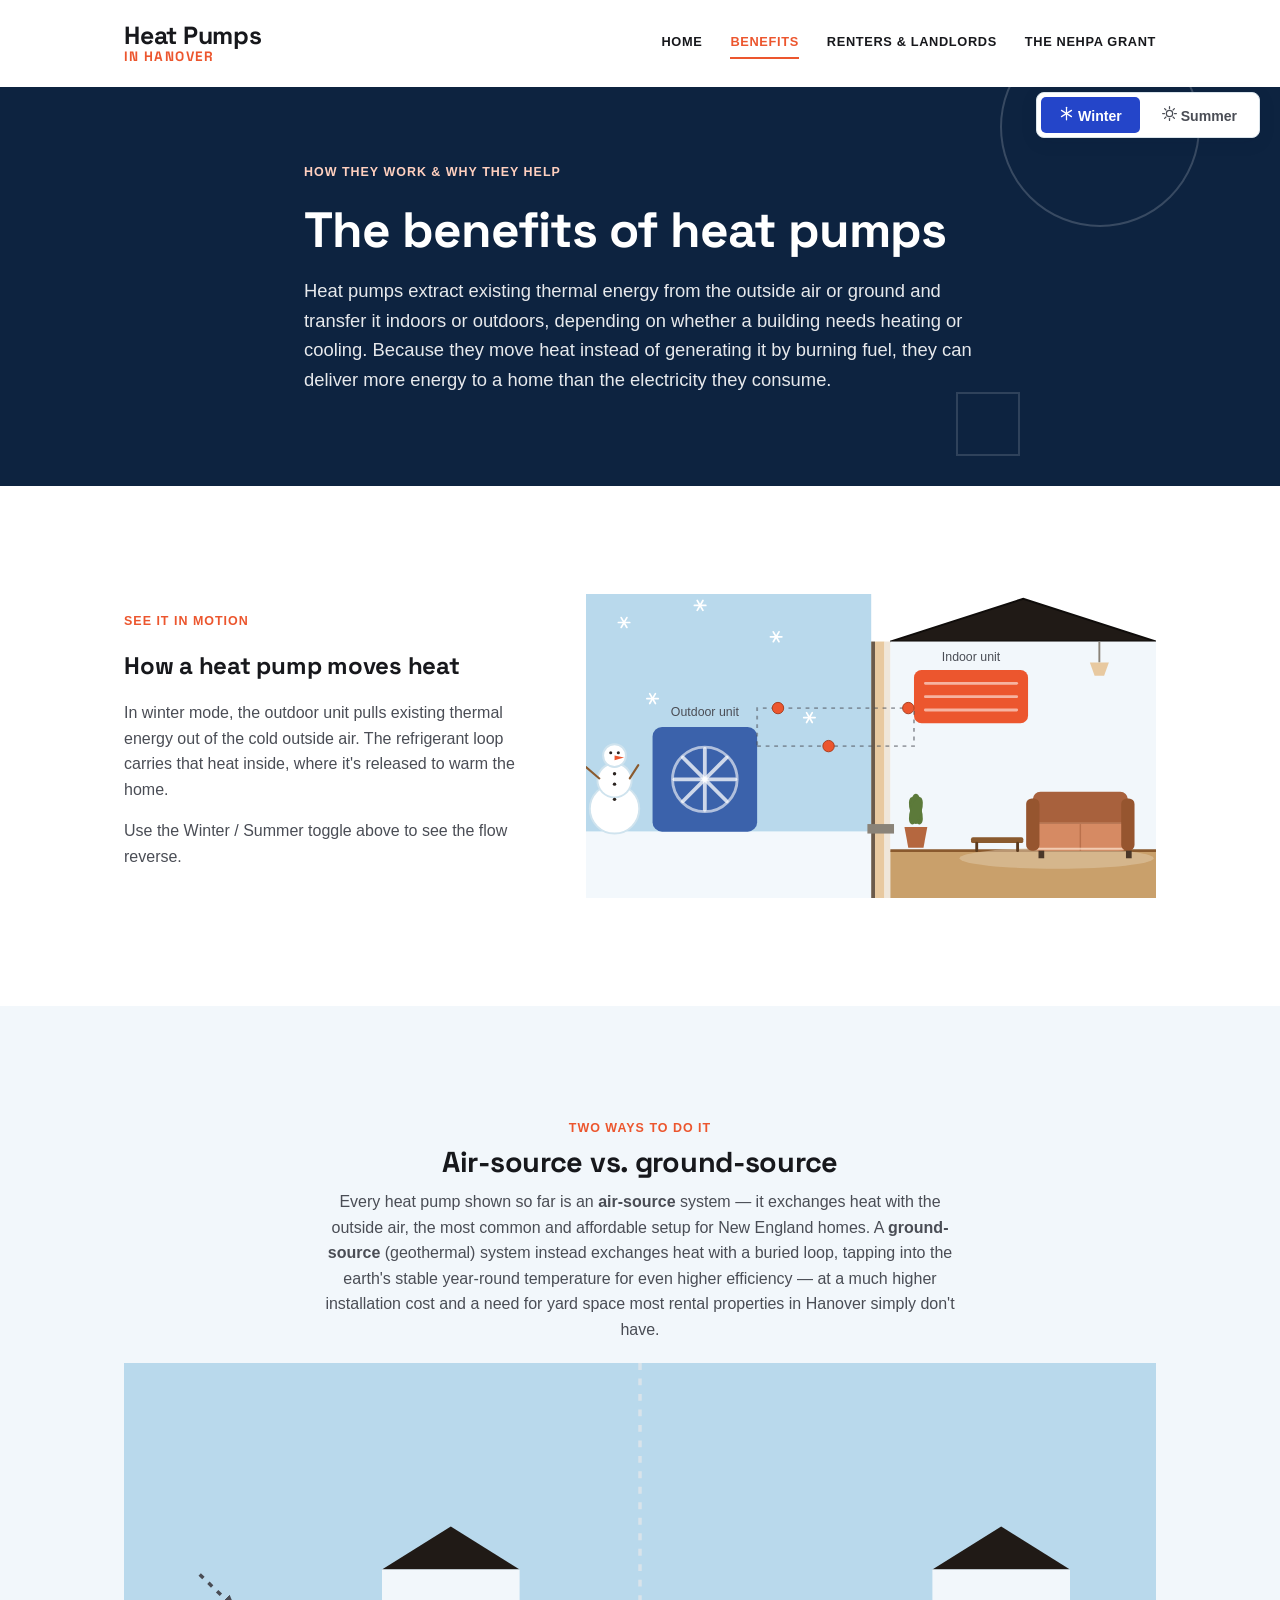
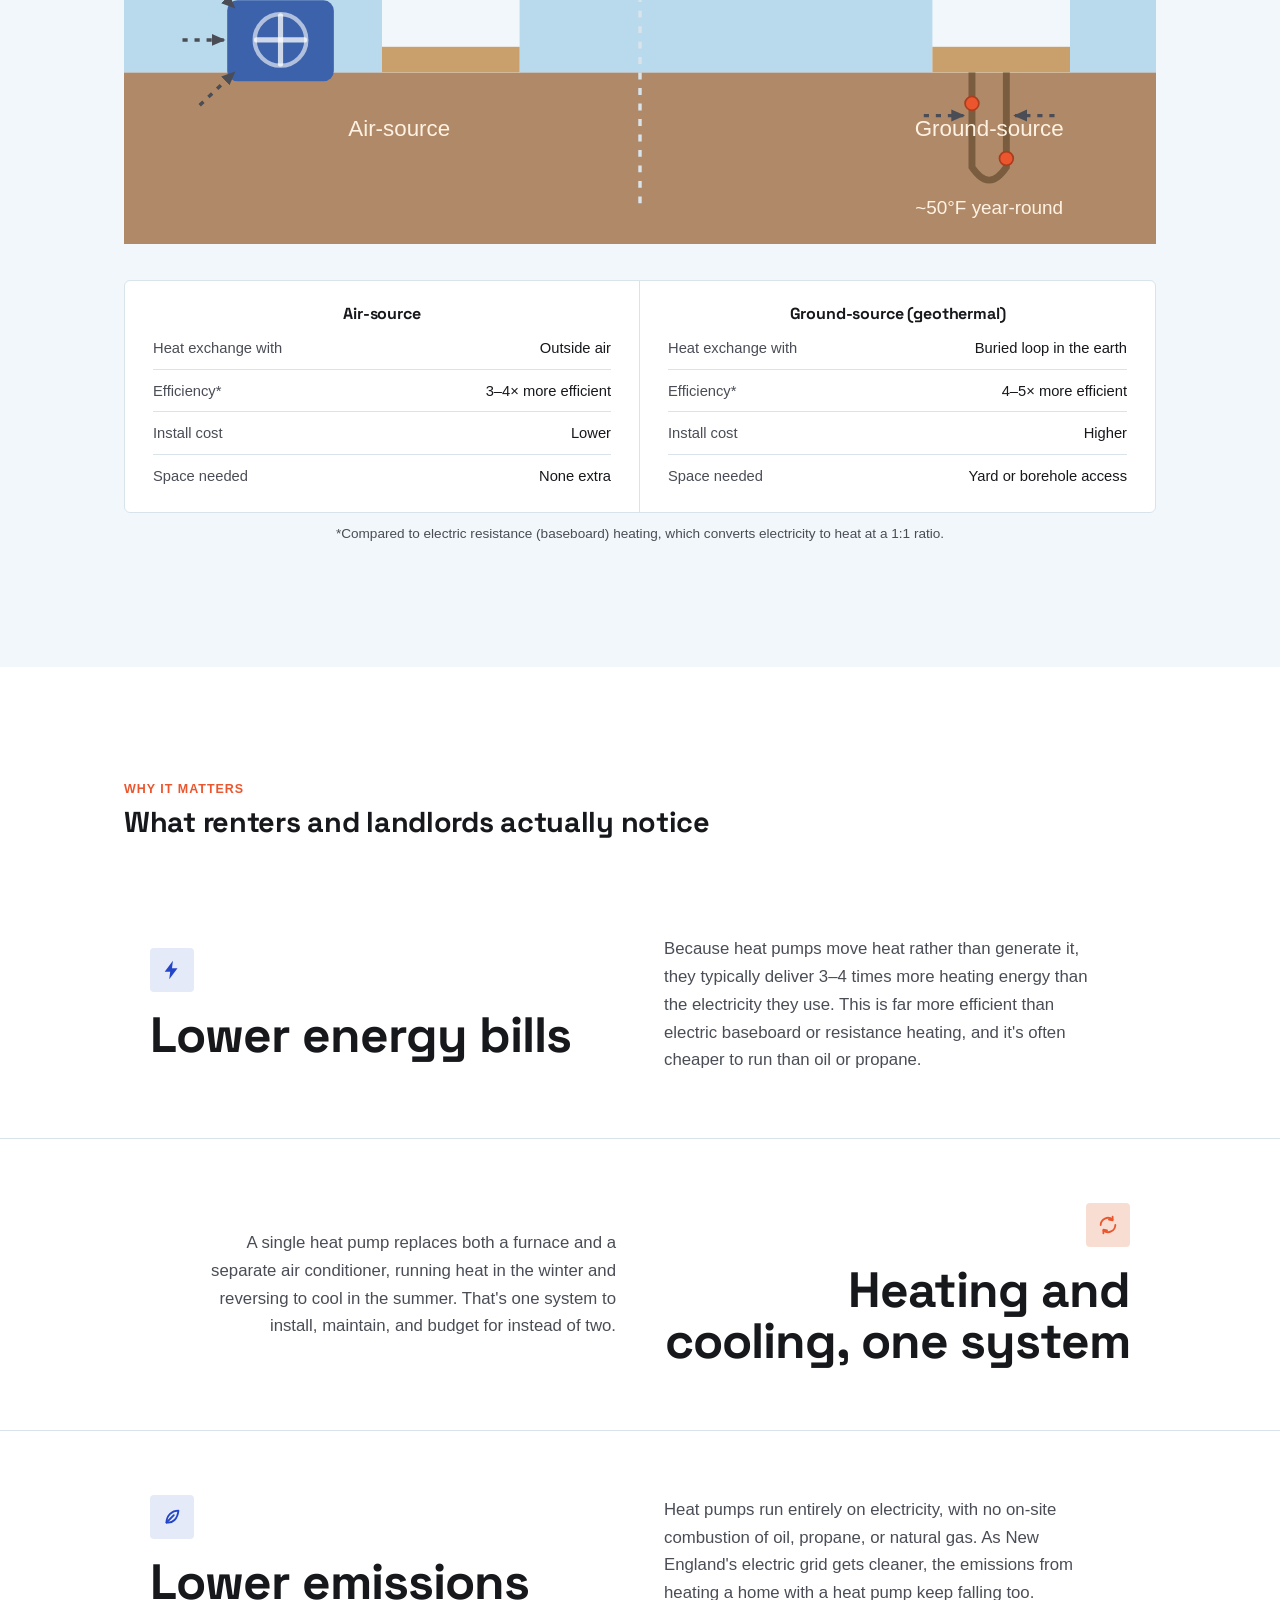
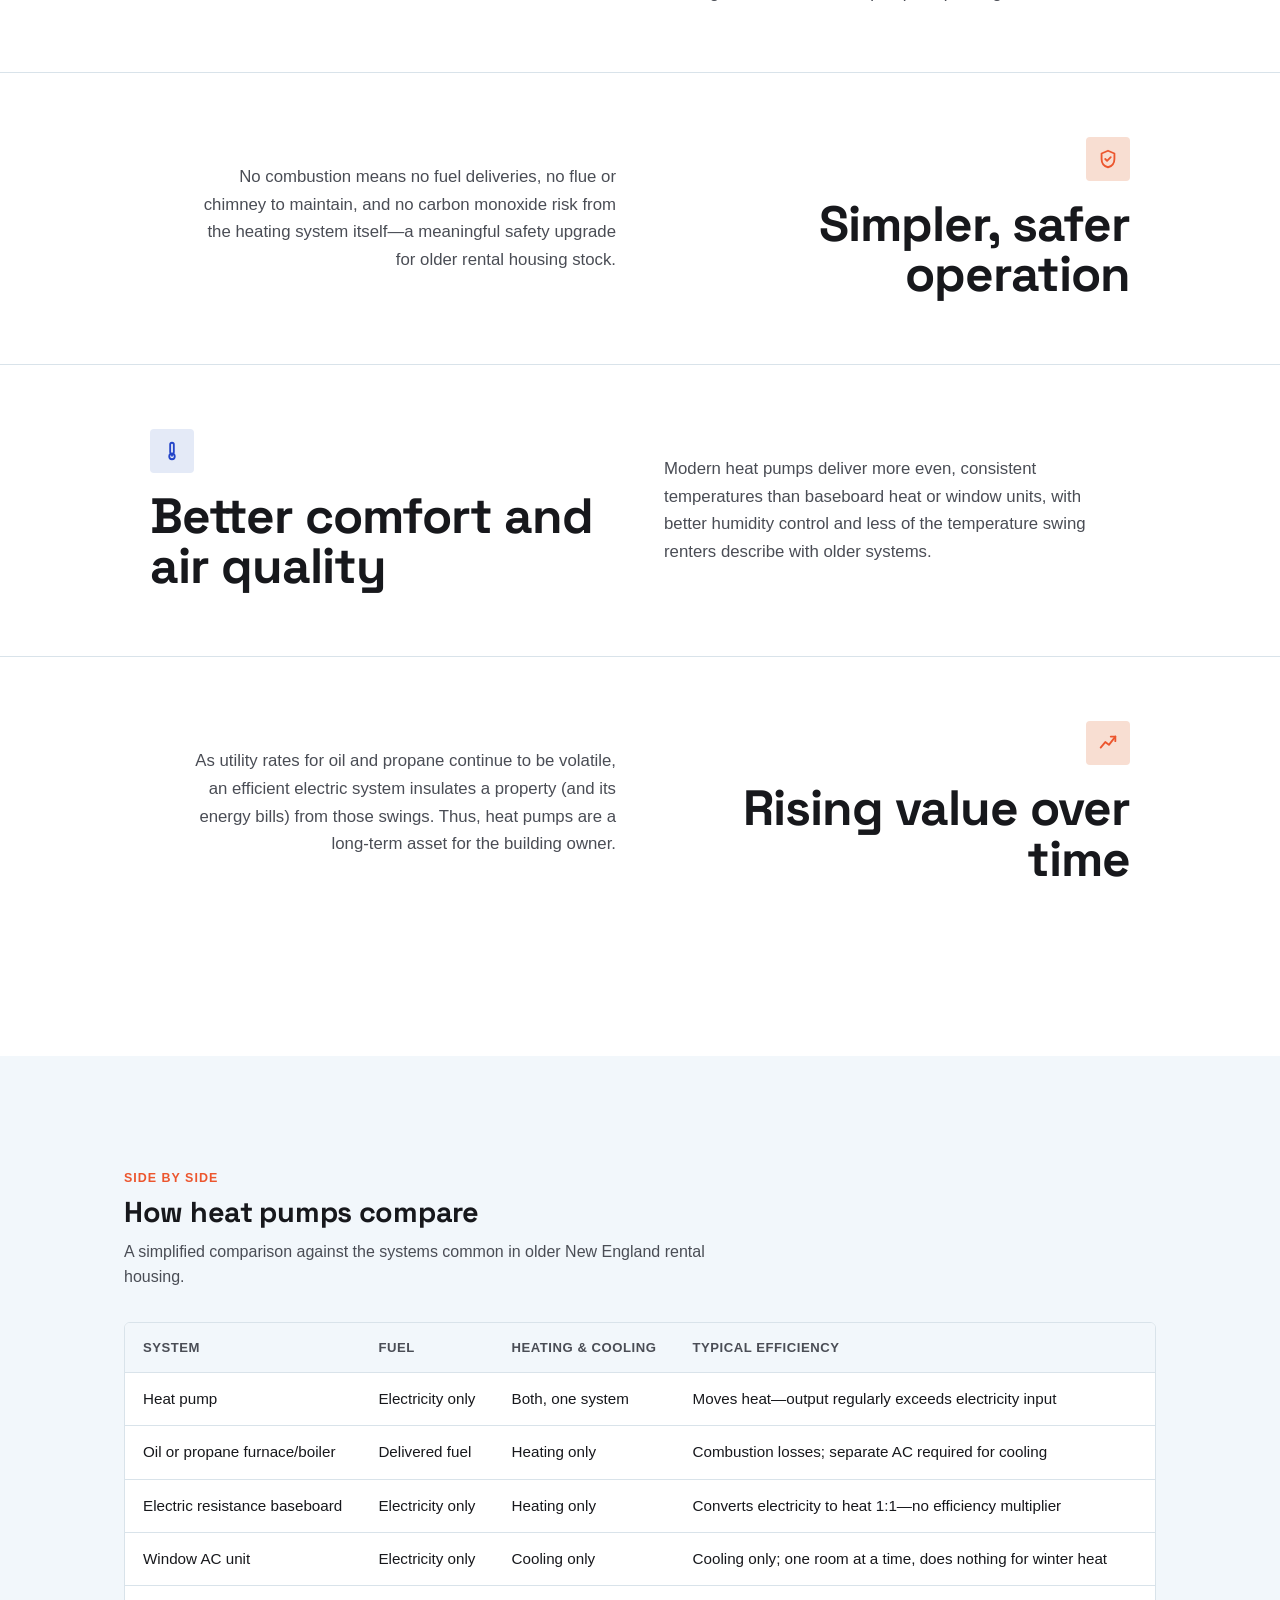
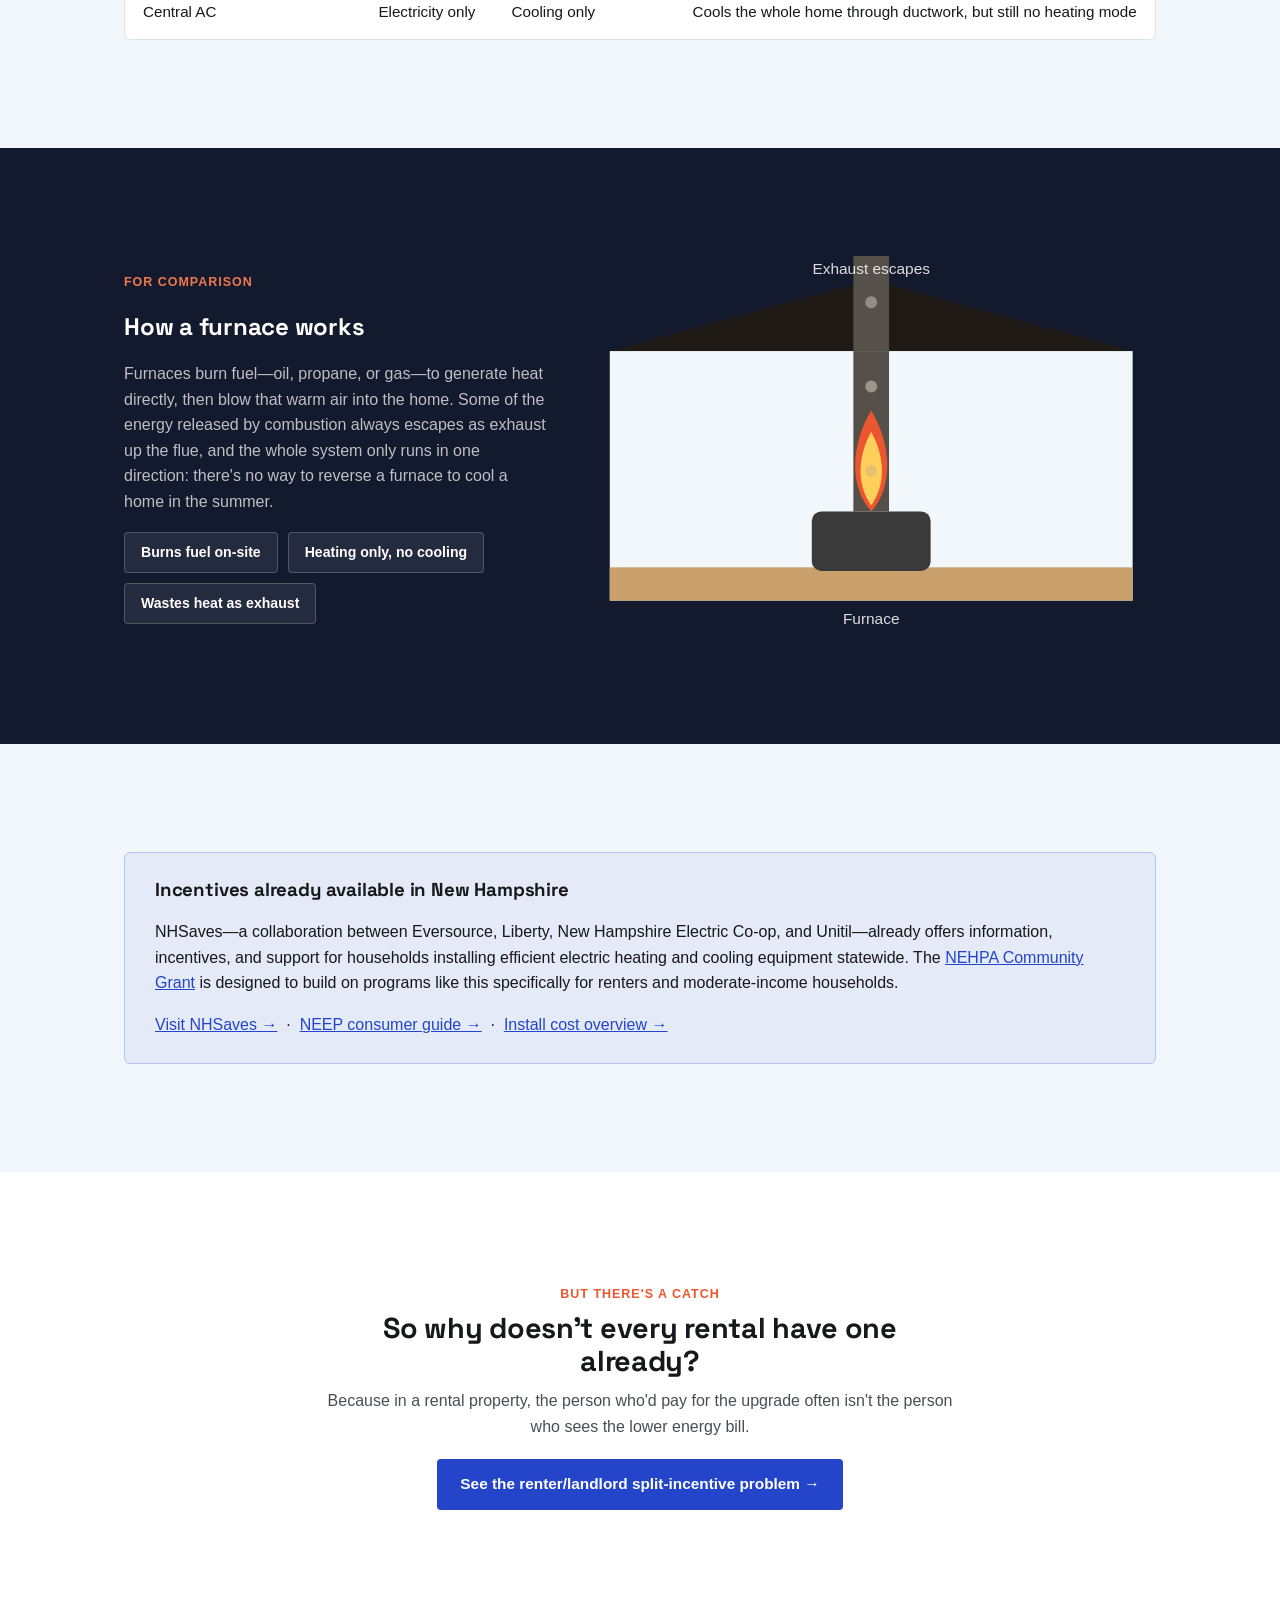
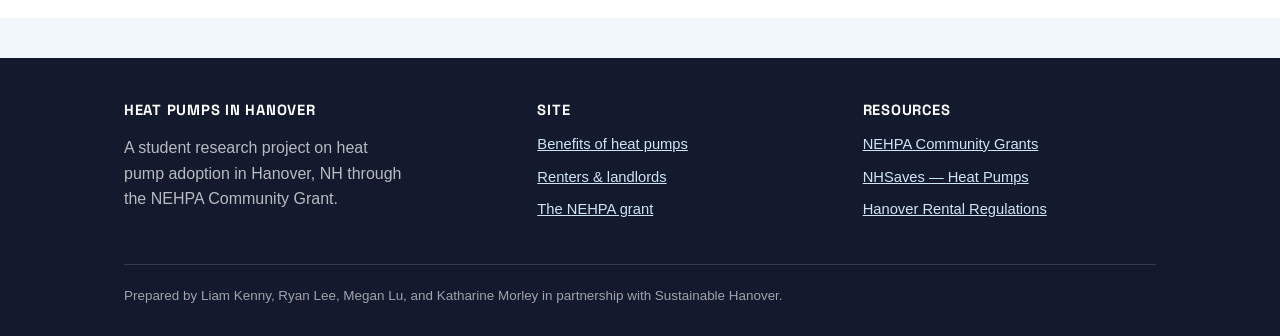
==== commit e0c549a0: "Edited text content" ====
--- a/benefits.html
+++ b/benefits.html
@@ -47,7 +47,7 @@
         <span class="eyebrow">See it in motion</span>
         <h2>How a heat pump moves heat</h2>
         <p class="hp-caption winter">In winter mode, the outdoor unit pulls existing thermal energy out of the cold outside air. The refrigerant loop carries that heat inside, where it's released to warm the home.</p>
-        <p class="hp-caption summer">In summer mode, the indoor unit pulls heat out of the warm air inside the home. The refrigerant loop carries that heat outside, where it's released &mdash; cooling the home in the process.</p>
+        <p class="hp-caption summer">In summer mode, the indoor unit pulls heat out of the warm air inside the home. The refrigerant loop carries that heat outside, where it's released, cooling the home in the process.</p>
         <p class="muted">Use the Winter / Summer toggle above to see the flow reverse.</p>
       </div>
       <svg class="hp-anim" viewBox="0 -20 600 320" xmlns="http://www.w3.org/2000/svg" role="img" aria-label="Animated cutaway of a house showing a heat pump moving heat between the outside and an indoor room, with weather matching the selected season">
@@ -297,7 +297,7 @@
           </ul>
         </div>
       </div>
-      <p class="muted" style="font-size:0.85rem;margin-top:10px;">*Compared to electric resistance (baseboard) heating, which converts electricity to heat at a 1:1 ratio &mdash; the same baseline used elsewhere on this page.</p>
+      <p class="muted" style="font-size:0.85rem;margin-top:10px;">*Compared to electric resistance (baseboard) heating, which converts electricity to heat at a 1:1 ratio.</p>
   </div>
 </section>
 
@@ -315,7 +315,7 @@
         <h3>Lower energy bills</h3>
       </div>
       <div class="story-desc">
-        <p>Because heat pumps move heat rather than generate it, they typically deliver 3&ndash;4 times more heating energy than the electricity they use &mdash; far more efficient than electric baseboard or resistance heating, and often cheaper to run than oil or propane.</p>
+        <p>Because heat pumps move heat rather than generate it, they typically deliver 3&ndash;4 times more heating energy than the electricity they use. This is far more efficient than electric baseboard or resistance heating, and it's often cheaper to run than oil or propane.</p>
       </div>
     </div>
     <div class="story-band reveal">
@@ -342,7 +342,7 @@
         <h3>Simpler, safer operation</h3>
       </div>
       <div class="story-desc">
-        <p>No combustion means no fuel deliveries, no flue or chimney to maintain, and no carbon monoxide risk from the heating system itself &mdash; a meaningful safety upgrade for older rental housing stock.</p>
+        <p>No combustion means no fuel deliveries, no flue or chimney to maintain, and no carbon monoxide risk from the heating system itself&mdash;a meaningful safety upgrade for older rental housing stock.</p>
       </div>
     </div>
     <div class="story-band reveal">
@@ -360,7 +360,7 @@
         <h3>Rising value over time</h3>
       </div>
       <div class="story-desc">
-        <p>As utility rates for oil and propane continue to be volatile, an efficient electric system insulates a property (and its energy bills) from those swings &mdash; a long-term asset for the building owner.</p>
+        <p>As utility rates for oil and propane continue to be volatile, an efficient electric system insulates a property (and its energy bills) from those swings. Thus, heat pumps are a long-term asset for the building owner.</p>
       </div>
     </div>
   </div>
@@ -388,7 +388,7 @@
             <td>Heat pump</td>
             <td>Electricity only</td>
             <td>Both, one system</td>
-            <td>Moves heat &mdash; output regularly exceeds electricity input</td>
+            <td>Moves heat&mdash;output regularly exceeds electricity input</td>
           </tr>
           <tr>
             <td>Oil or propane furnace/boiler</td>
@@ -400,7 +400,7 @@
             <td>Electric resistance baseboard</td>
             <td>Electricity only</td>
             <td>Heating only</td>
-            <td>Converts electricity to heat 1:1 &mdash; no efficiency multiplier</td>
+            <td>Converts electricity to heat 1:1&mdash;no efficiency multiplier</td>
           </tr>
           <tr>
             <td>Window AC unit</td>
@@ -425,8 +425,8 @@
     <div class="how-it-works-grid">
       <div>
         <span class="eyebrow">For comparison</span>
-        <h2>How a furnace works, by contrast</h2>
-        <p>Furnaces burn fuel &mdash; oil, propane, or gas &mdash; to generate heat directly, then blow that warm air into the home. Some of the energy released by combustion always escapes as exhaust up the flue, and the whole system only runs in one direction: there's no way to reverse a furnace to cool a home in the summer.</p>
+        <h2>How a furnace works</h2>
+        <p>Furnaces burn fuel&mdash;oil, propane, or gas&mdash;to generate heat directly, then blow that warm air into the home. Some of the energy released by combustion always escapes as exhaust up the flue, and the whole system only runs in one direction: there's no way to reverse a furnace to cool a home in the summer.</p>
         <ul class="pill-list" style="margin-top: 18px;">
           <li>Burns fuel on-site</li>
           <li>Heating only, no cooling</li>
@@ -471,8 +471,8 @@
     <div class="how-it-works-grid">
       <div>
         <span class="eyebrow">For comparison</span>
-        <h2>How air conditioning compares</h2>
-        <p>A window unit is electric like a heat pump, but it only moves heat in one direction &mdash; pulling warmth out of a room and rejecting it outside to cool the space. Central AC works the same way at whole-home scale, using ductwork instead of a single room unit. Either way, there's no reverse mode, so AC is typically paired with a separate furnace for winter heat rather than replacing it the way a heat pump can.</p>
+        <h2>How an air conditioning unit works</h2>
+        <p>A window unit is electric like a heat pump, but it only moves heat in one direction. It pulls warmth out of a room and rejects it outside to cool the space. Central AC works the same way at whole-home scale, using ductwork instead of a single room unit. Either way, there's no reverse mode, so AC is typically paired with a separate furnace for winter heat rather than replacing it the way a heat pump can.</p>
         <ul class="pill-list" style="margin-top: 18px;">
           <li>Electric, no combustion</li>
           <li>Cooling only, no heat</li>
@@ -515,8 +515,8 @@
 <section class="section-spacious">
   <div class="wrap">
     <div class="callout blue">
-      <h3>Already have incentives available in New Hampshire</h3>
-      <p>NHSaves &mdash; a collaboration between Eversource, Liberty, New Hampshire Electric Co-op, and Unitil &mdash; already offers information, incentives, and support for households installing efficient electric heating and cooling equipment statewide. The <a href="grant.html">NEHPA Community Grant</a> is designed to build on programs like this specifically for renters and moderate-income households.</p>
+      <h3>Incentives already available in New Hampshire</h3>
+      <p>NHSaves&mdash;a collaboration between Eversource, Liberty, New Hampshire Electric Co-op, and Unitil&mdash;already offers information, incentives, and support for households installing efficient electric heating and cooling equipment statewide. The <a href="grant.html">NEHPA Community Grant</a> is designed to build on programs like this specifically for renters and moderate-income households.</p>
       <p style="margin-bottom:0;">
         <a href="https://nhsaves.com/residential/electric-heating-cooling-equipment/" target="_blank" rel="noopener">Visit NHSaves &rarr;</a>
         &nbsp;&middot;&nbsp;
@@ -544,7 +544,7 @@
     <div class="footer-grid">
       <div>
         <h4>Heat Pumps in Hanover</h4>
-        <p class="muted" style="max-width:32ch;">A student research project supporting the NEHPA Community Grant effort in Hanover, NH.</p>
+        <p class="muted" style="max-width:32ch;">A student research project on heat pump adoption in Hanover, NH through the NEHPA Community Grant.</p>
       </div>
       <div>
         <h4>Site</h4>
